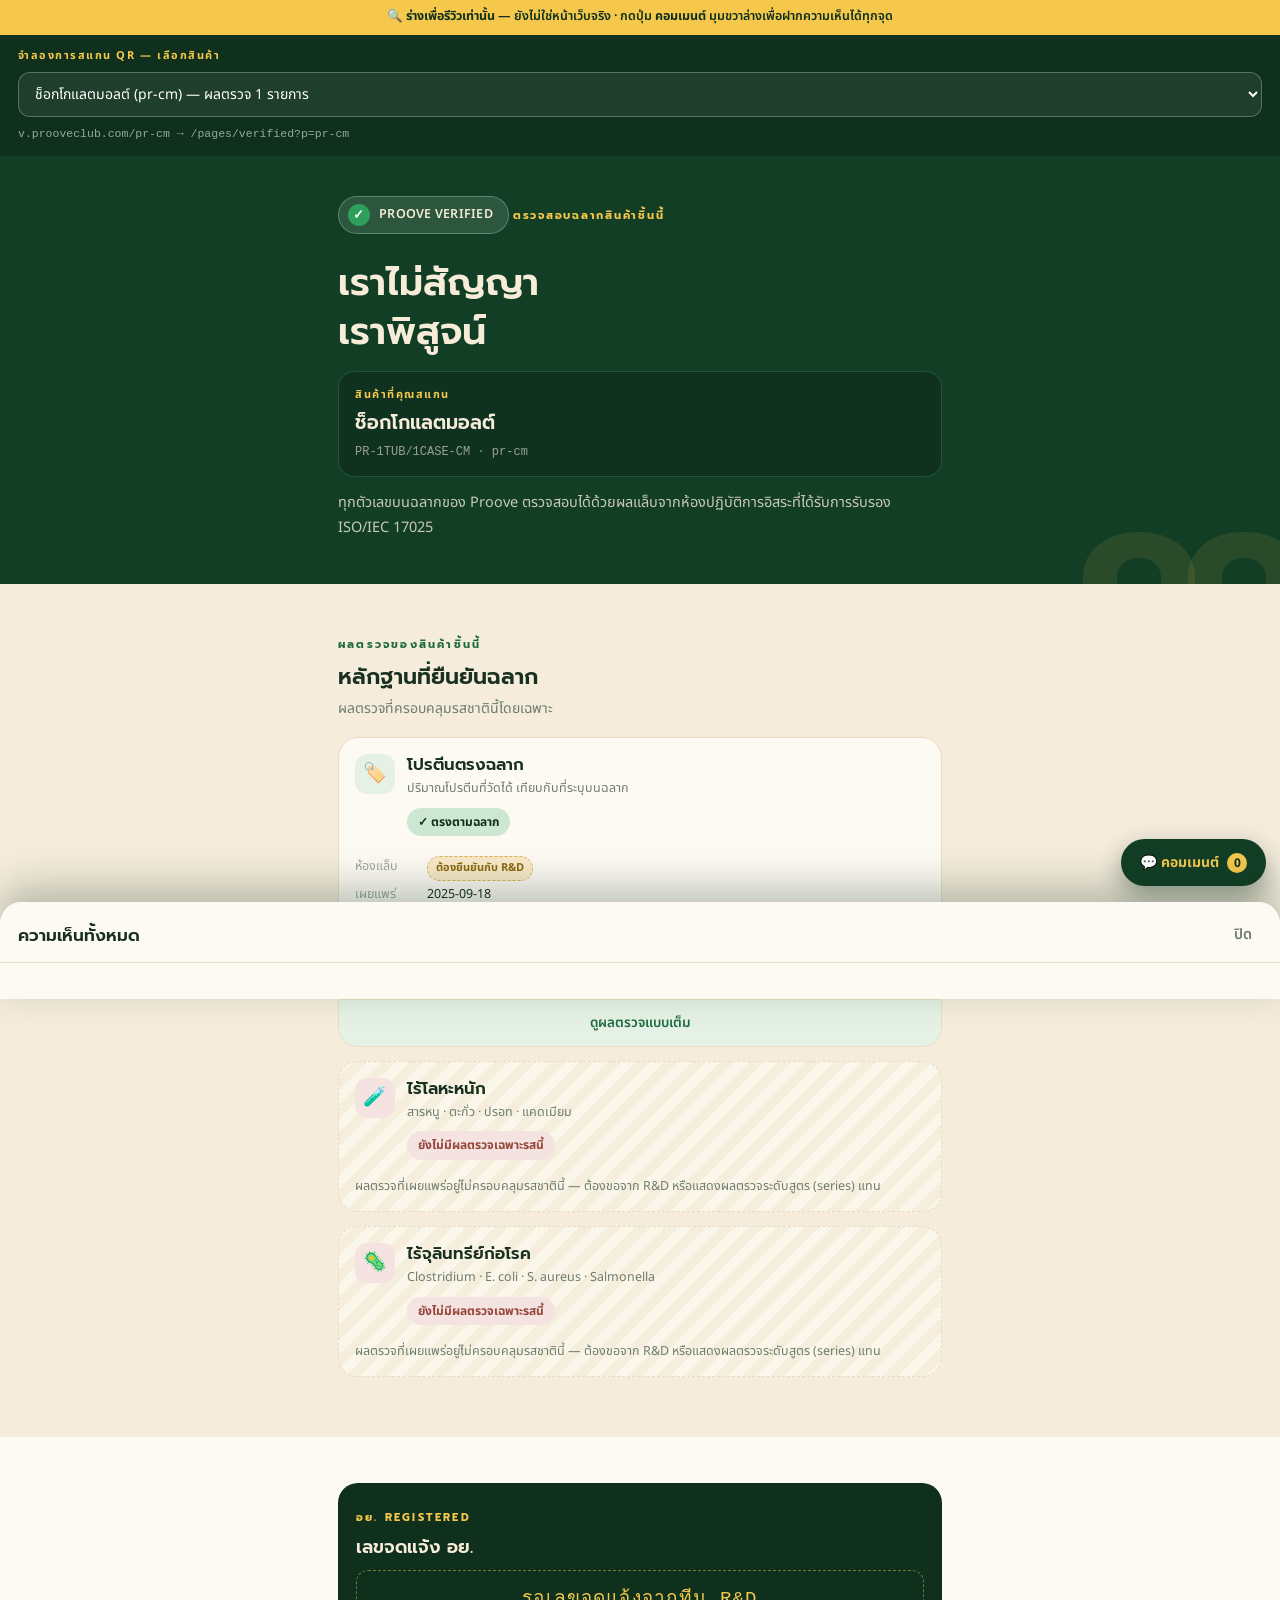
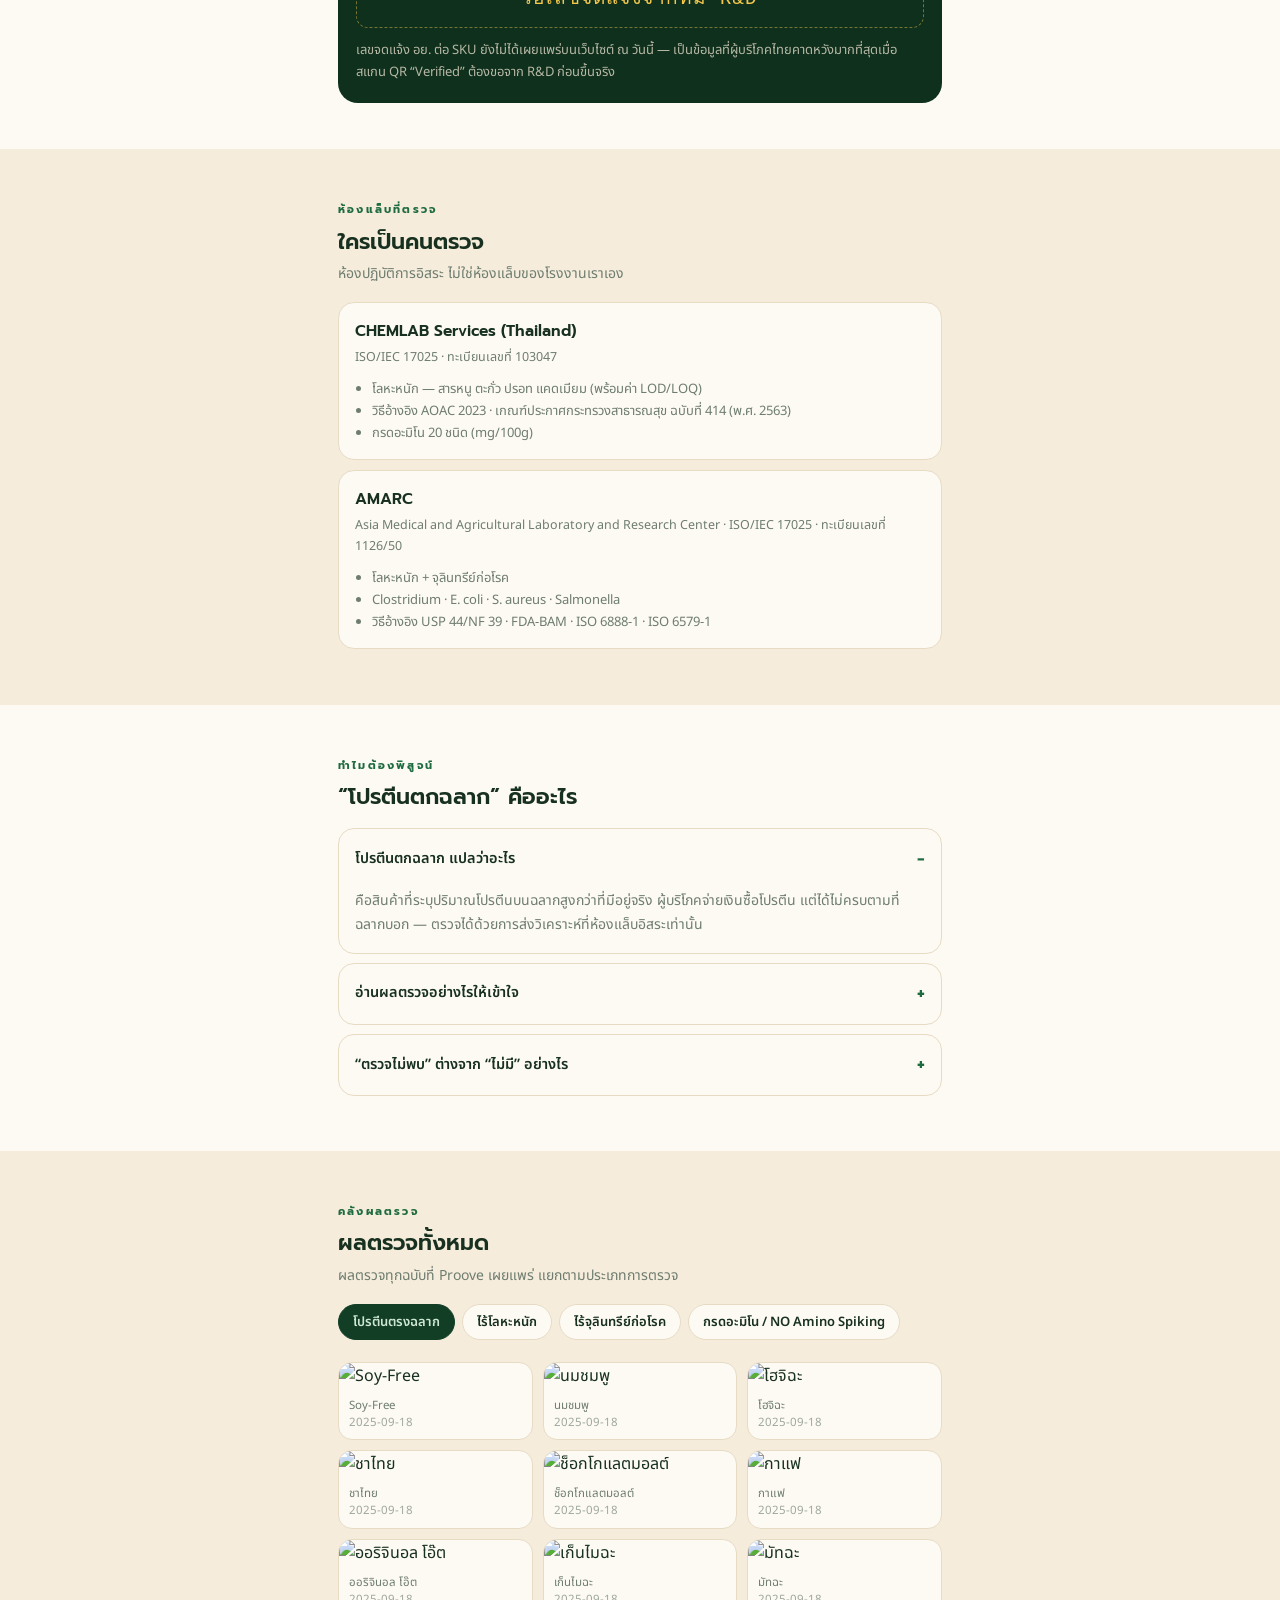
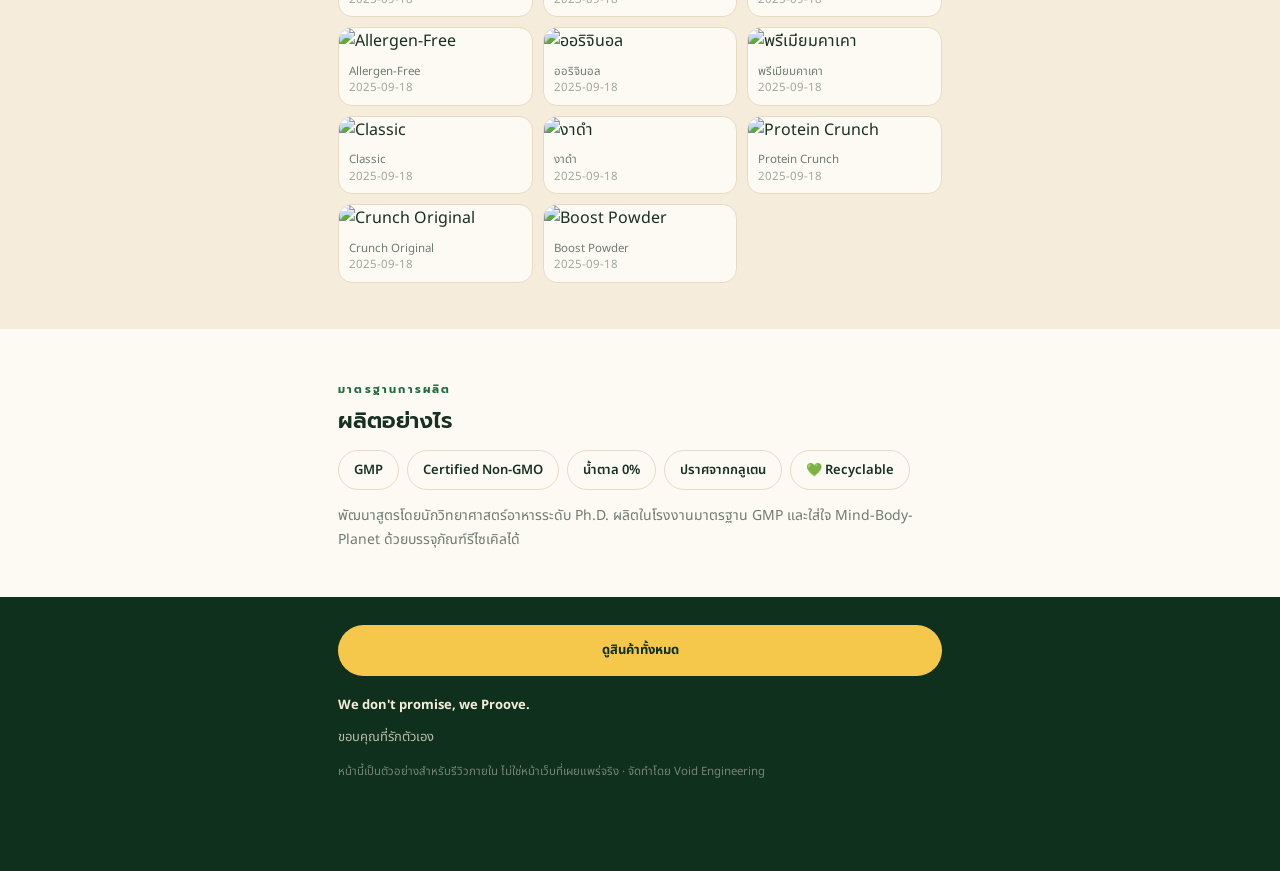
==== index.html @ 9b8b99ee "feat: Proove Verified landing-page staging prototype" ====
<!doctype html>
<html lang="th">
<head>
<meta charset="utf-8">
<meta name="viewport" content="width=device-width, initial-scale=1">
<meta name="robots" content="noindex, nofollow">
<title>Proove Verified — ตัวอย่างหน้าเว็บ (ร่างเพื่อรีวิว)</title>
<link rel="preconnect" href="https://fonts.googleapis.com">
<link rel="preconnect" href="https://fonts.gstatic.com" crossorigin>
<link href="https://fonts.googleapis.com/css2?family=Prompt:wght@500;600;700&family=Noto+Sans+Thai:wght@400;500;600;700&display=swap" rel="stylesheet">
<style>
:root{
  --cream:#F5ECDC; --cream-2:#F0E4CF; --paper:#FDFAF3;
  --green-950:#0E301D; --green-900:#123E26; --green-700:#1E6B40; --green-500:#2E9E5B;
  --mint:#CDE7D2; --mint-soft:#E4F1E4;
  --matcha:#7FA65A; --butter:#F5C84C; --butter-soft:#F9E9C9;
  --coral:#E07A6E; --lilac:#B9AEE0;
  --ink:#17301F; --ink-soft:#6E7D6F; --line:#E7DBC4;
  --radius:20px; --radius-lg:32px;
  --f-display:"Prompt","Noto Sans Thai",sans-serif;
  --f-body:"Noto Sans Thai","Prompt",sans-serif;
}
*{margin:0;padding:0;box-sizing:border-box}
html{scroll-behavior:smooth;-webkit-text-size-adjust:100%}
body{background:var(--cream);color:var(--ink);font-family:var(--f-body);font-size:15.5px;line-height:1.7;-webkit-font-smoothing:antialiased}
img{max-width:100%;display:block}
a{color:inherit}
button{font-family:inherit;cursor:pointer;border:none;background:none;color:inherit;font-size:inherit}
h1,h2,h3{font-family:var(--f-display);line-height:1.3;font-weight:600}
.wrap{max-width:640px;margin:0 auto;padding:0 18px}
.kicker{font-family:var(--f-display);font-size:11px;font-weight:700;letter-spacing:.2em;text-transform:uppercase;color:var(--green-700)}

/* ---------- reviewer bar ---------- */
.draftbar{background:var(--butter);color:var(--green-950);font-size:12.5px;font-weight:600;text-align:center;padding:8px 14px;line-height:1.5}
.draftbar b{font-weight:700}

/* ---------- QR simulator ---------- */
.simbar{background:var(--green-950);color:#DCEDDD;padding:12px 18px}
.simbar .lbl{font-size:11px;letter-spacing:.14em;text-transform:uppercase;color:var(--butter);font-weight:700;display:block;margin-bottom:7px}
.simbar select{width:100%;font-family:inherit;font-size:14px;padding:10px 12px;border-radius:12px;border:1px solid rgba(220,237,221,.3);background:rgba(255,255,255,.07);color:#fff}
.simbar select option{color:#17301F}
.simbar .url{font-size:11.5px;color:rgba(220,237,221,.65);margin-top:7px;word-break:break-all;font-family:ui-monospace,monospace}

/* ---------- hero ---------- */
.hero{background:var(--green-900);color:#F6ECD8;position:relative;overflow:hidden}
.hero .mark{position:absolute;right:-14px;bottom:-72px;font-family:var(--f-display);font-weight:700;font-size:190px;line-height:1;letter-spacing:-.06em;color:rgba(245,200,76,.10);pointer-events:none;user-select:none}
.hero .inner{position:relative;z-index:1;padding:26px 18px 30px;max-width:640px;margin:0 auto}
.hero .kicker{color:var(--butter);letter-spacing:.16em}
.seal{display:inline-flex;align-items:center;gap:9px;background:rgba(205,231,210,.14);border:1px solid rgba(205,231,210,.32);border-radius:999px;padding:7px 15px 7px 9px;margin-bottom:14px}
.seal .tick{width:22px;height:22px;border-radius:999px;background:var(--green-500);color:#fff;display:grid;place-items:center;font-size:13px;font-weight:700}
.seal span{font-size:12.5px;font-weight:600;letter-spacing:.02em}
.hero h1{font-size:clamp(27px,7.6vw,38px);margin:10px 0 0;color:#F6ECD8}
.hero .prod{margin-top:14px;padding:14px 16px;background:rgba(0,0,0,.18);border-radius:16px;border:1px solid rgba(205,231,210,.16)}
.hero .prod .cap{font-size:11px;letter-spacing:.14em;text-transform:uppercase;color:var(--butter);font-weight:700}
.hero .prod .nm{font-family:var(--f-display);font-size:19px;font-weight:600;margin-top:3px}
.hero .prod .sku{font-size:12px;color:rgba(246,236,216,.6);font-family:ui-monospace,monospace;margin-top:2px}
.hero .lead{font-size:14.5px;color:rgba(246,236,216,.8);margin-top:14px}

/* ---------- sections ---------- */
section{padding:34px 0}
section.tint{background:var(--paper)}
.sec-head{margin-bottom:16px}
.sec-head h2{font-size:22px;margin-top:5px}
.sec-head p{font-size:14px;color:var(--ink-soft);margin-top:6px}

/* ---------- evidence cards ---------- */
.ev{background:var(--paper);border:1px solid var(--line);border-radius:var(--radius);overflow:hidden;margin-bottom:14px}
.ev.miss{background:repeating-linear-gradient(135deg,#FBF6EA,#FBF6EA 10px,#F6EEDC 10px,#F6EEDC 20px);border-style:dashed}
.ev-top{display:flex;align-items:flex-start;gap:12px;padding:16px}
.ev-ico{flex:0 0 40px;height:40px;border-radius:12px;background:var(--mint-soft);display:grid;place-items:center;font-size:19px}
.ev-ttl{font-family:var(--f-display);font-size:16.5px;font-weight:600;line-height:1.35}
.ev-sub{font-size:12.5px;color:var(--ink-soft);margin-top:2px}
.res{display:inline-flex;align-items:center;gap:6px;border-radius:999px;padding:4px 11px;font-size:12px;font-weight:700;margin-top:8px}
.res.ok{background:var(--mint);color:var(--green-950)}
.res.tbc{background:var(--butter-soft);color:#8A6A10;border:1px dashed #D8B45C}
.res.none{background:#F4E3E0;color:#96453A}
.ev-meta{padding:0 16px 14px;font-size:12.5px;color:var(--ink-soft)}
.ev-meta dl{display:grid;grid-template-columns:auto 1fr;gap:3px 12px;margin-top:4px}
.ev-meta dt{color:#9AA79B}
.ev-meta dd{color:var(--ink)}
.ev-img{border-top:1px solid var(--line);background:#fff}
.ev-img img{width:100%}
.ev-open{display:block;width:100%;text-align:center;padding:13px;font-size:13.5px;font-weight:600;color:var(--green-700);border-top:1px solid var(--line);background:var(--mint-soft)}

/* ---------- อย. slot ---------- */
.fda{background:var(--green-950);color:#F6ECD8;border-radius:var(--radius);padding:20px 18px}
.fda h3{font-size:18px;color:#F6ECD8}
.fda .num{font-family:ui-monospace,monospace;font-size:19px;letter-spacing:.06em;color:var(--butter);margin-top:10px;padding:12px;border:1px dashed rgba(245,200,76,.45);border-radius:12px;text-align:center}
.fda p{font-size:13px;color:rgba(246,236,216,.72);margin-top:11px}

/* ---------- badges ---------- */
.badges{display:flex;flex-wrap:wrap;gap:8px}
.badge{background:var(--paper);border:1px solid var(--line);border-radius:999px;padding:8px 15px;font-size:13px;font-weight:600}

/* ---------- explainer ---------- */
.acc{border:1px solid var(--line);border-radius:16px;background:var(--paper);margin-bottom:9px;overflow:hidden}
.acc summary{padding:14px 16px;font-weight:600;font-size:14.5px;cursor:pointer;list-style:none;display:flex;justify-content:space-between;gap:10px;align-items:center}
.acc summary::-webkit-details-marker{display:none}
.acc summary::after{content:"+";font-family:var(--f-display);font-size:19px;color:var(--green-700)}
.acc[open] summary::after{content:"−"}
.acc .body{padding:0 16px 16px;font-size:14px;color:var(--ink-soft)}

/* ---------- labs ---------- */
.lab{background:var(--paper);border:1px solid var(--line);border-radius:16px;padding:15px 16px;margin-bottom:10px}
.lab .nm{font-family:var(--f-display);font-weight:600;font-size:15.5px}
.lab .acc2{font-size:12.5px;color:var(--ink-soft);margin-top:3px}
.lab ul{margin:9px 0 0 17px;font-size:13px;color:var(--ink-soft)}

/* ---------- all results ---------- */
.chips{display:flex;gap:7px;overflow-x:auto;padding-bottom:8px;margin-bottom:14px;-webkit-overflow-scrolling:touch}
.chip{flex:0 0 auto;border:1px solid var(--line);background:var(--paper);border-radius:999px;padding:7px 14px;font-size:13px;font-weight:600;white-space:nowrap}
.chip.on{background:var(--green-900);color:var(--mint);border-color:var(--green-900)}
.gal{display:grid;grid-template-columns:repeat(2,1fr);gap:10px}
.gal figure{background:var(--paper);border:1px solid var(--line);border-radius:14px;overflow:hidden}
.gal figcaption{font-size:11.5px;padding:8px 10px;color:var(--ink-soft);line-height:1.45}

/* ---------- footer ---------- */
footer{background:var(--green-950);color:rgba(246,236,216,.75);padding:28px 0 90px;font-size:13px}
footer .cta{display:block;background:var(--butter);color:var(--green-950);text-align:center;font-weight:700;padding:14px;border-radius:999px;text-decoration:none;margin-bottom:18px}
footer a.txt{color:var(--butter)}

/* ---------- lightbox ---------- */
.lb{position:fixed;inset:0;background:rgba(14,48,29,.94);z-index:200;display:none;overflow:auto;padding:52px 12px 24px}
.lb.on{display:block}
.lb img{margin:0 auto;max-width:760px;border-radius:12px}
.lb .x{position:fixed;top:10px;right:12px;width:40px;height:40px;border-radius:999px;background:rgba(255,255,255,.14);color:#fff;font-size:20px}
.lb .cap{color:rgba(246,236,216,.8);text-align:center;font-size:13px;max-width:760px;margin:12px auto 0}

/* ---------- comment layer ---------- */
.cbtn{position:fixed;right:14px;bottom:14px;z-index:150;background:var(--green-900);color:var(--butter);border-radius:999px;padding:13px 19px;font-weight:700;font-size:14px;box-shadow:0 10px 26px rgba(14,48,29,.4);display:flex;align-items:center;gap:8px}
.cbtn .n{background:var(--butter);color:var(--green-950);border-radius:999px;min-width:20px;height:20px;font-size:12px;display:grid;place-items:center;padding:0 5px}
body.cmode .anchor{outline:2px dashed rgba(224,122,110,.75);outline-offset:6px;border-radius:10px;position:relative;cursor:pointer}
body.cmode .anchor::after{content:"＋ คอมเมนต์";position:absolute;top:-11px;left:8px;background:var(--coral);color:#fff;font-size:10.5px;font-weight:700;padding:2px 8px;border-radius:999px;font-family:var(--f-body)}
.anchor.has{outline-color:var(--green-500)}
.panel{position:fixed;inset:auto 0 0 0;z-index:180;background:var(--paper);border-radius:22px 22px 0 0;box-shadow:0 -14px 40px rgba(14,48,29,.28);max-height:82vh;overflow:auto;transform:translateY(102%);transition:transform .28s cubic-bezier(.2,.7,.2,1)}
.panel.on{transform:none}
.panel .ph{position:sticky;top:0;background:var(--paper);padding:16px 18px 10px;border-bottom:1px solid var(--line);display:flex;justify-content:space-between;align-items:center;gap:10px}
.panel .ph h3{font-size:17px}
.panel .pb{padding:14px 18px 22px}
.note{border:1px solid var(--line);border-radius:14px;padding:12px;margin-bottom:10px;background:#fff}
.note .where{font-size:11.5px;font-weight:700;color:var(--green-700);text-transform:uppercase;letter-spacing:.08em}
.note .txt{font-size:14px;margin-top:4px;white-space:pre-wrap}
.note .del{font-size:12px;color:var(--coral);margin-top:6px;font-weight:600}
.panel textarea{width:100%;font-family:inherit;font-size:15px;padding:12px;border:1px solid var(--line);border-radius:14px;min-height:104px;background:#fff;color:var(--ink)}
.pbtn{display:block;width:100%;text-align:center;padding:13px;border-radius:999px;font-weight:700;font-size:14.5px;margin-top:9px}
.pbtn.pri{background:var(--green-700);color:#fff}
.pbtn.sec{background:var(--mint-soft);color:var(--green-900)}
.pbtn.ghost{background:none;color:var(--ink-soft);font-weight:600}
.empty{text-align:center;color:var(--ink-soft);font-size:14px;padding:22px 0}

@media(min-width:700px){
  body{font-size:16px}
  .gal{grid-template-columns:repeat(3,1fr)}
  .hero .inner{padding:40px 18px 44px}
  section{padding:46px 0}
}
</style>
</head>
<body>

<div class="draftbar">
  🔍 <b>ร่างเพื่อรีวิวเท่านั้น</b> — ยังไม่ใช่หน้าเว็บจริง · กดปุ่ม <b>คอมเมนต์</b> มุมขวาล่างเพื่อฝากความเห็นได้ทุกจุด
</div>

<div class="simbar">
  <label class="lbl" for="sim">จำลองการสแกน QR — เลือกสินค้า</label>
  <select id="sim"></select>
  <div class="url" id="simurl"></div>
</div>

<header class="hero">
  <span class="mark" aria-hidden="true">oo</span>
  <div class="inner">
    <div class="seal"><span class="tick">✓</span><span>PROOVE VERIFIED</span></div>
    <span class="kicker">ตรวจสอบฉลากสินค้าชิ้นนี้</span>
    <h1 id="heroTitle">เราไม่สัญญา<br>เราพิสูจน์</h1>
    <div class="prod" id="prodBox">
      <div class="cap">สินค้าที่คุณสแกน</div>
      <div class="nm" id="prodName">—</div>
      <div class="sku" id="prodSku">—</div>
    </div>
    <p class="lead">ทุกตัวเลขบนฉลากของ Proove ตรวจสอบได้ด้วยผลแล็บจากห้องปฏิบัติการอิสระที่ได้รับการรับรอง ISO/IEC 17025</p>
  </div>
</header>

<section>
  <div class="wrap">
    <div class="sec-head anchor" data-a="evidence-head">
      <span class="kicker">ผลตรวจของสินค้าชิ้นนี้</span>
      <h2>หลักฐานที่ยืนยันฉลาก</h2>
      <p>ผลตรวจที่ครอบคลุมรสชาตินี้โดยเฉพาะ</p>
    </div>
    <div id="evidence"></div>
  </div>
</section>

<section class="tint">
  <div class="wrap">
    <div class="anchor" data-a="fda">
      <div class="fda">
        <span class="kicker" style="color:var(--butter)">อย. REGISTERED</span>
        <h3 style="margin-top:6px">เลขจดแจ้ง อย.</h3>
        <div class="num" id="fdaNum">รอเลขจดแจ้งจากทีม R&amp;D</div>
        <p>เลขจดแจ้ง อย. ต่อ SKU ยังไม่ได้เผยแพร่บนเว็บไซต์ ณ วันนี้ — เป็นข้อมูลที่ผู้บริโภคไทยคาดหวังมากที่สุดเมื่อสแกน QR “Verified” ต้องขอจาก R&amp;D ก่อนขึ้นจริง</p>
      </div>
    </div>
  </div>
</section>

<section>
  <div class="wrap">
    <div class="sec-head anchor" data-a="labs">
      <span class="kicker">ห้องแล็บที่ตรวจ</span>
      <h2>ใครเป็นคนตรวจ</h2>
      <p>ห้องปฏิบัติการอิสระ ไม่ใช่ห้องแล็บของโรงงานเราเอง</p>
    </div>
    <div class="lab">
      <div class="nm">CHEMLAB Services (Thailand)</div>
      <div class="acc2">ISO/IEC 17025 · ทะเบียนเลขที่ 103047</div>
      <ul>
        <li>โลหะหนัก — สารหนู ตะกั่ว ปรอท แคดเมียม (พร้อมค่า LOD/LOQ)</li>
        <li>วิธีอ้างอิง AOAC 2023 · เกณฑ์ประกาศกระทรวงสาธารณสุข ฉบับที่ 414 (พ.ศ. 2563)</li>
        <li>กรดอะมิโน 20 ชนิด (mg/100g)</li>
      </ul>
    </div>
    <div class="lab">
      <div class="nm">AMARC</div>
      <div class="acc2">Asia Medical and Agricultural Laboratory and Research Center · ISO/IEC 17025 · ทะเบียนเลขที่ 1126/50</div>
      <ul>
        <li>โลหะหนัก + จุลินทรีย์ก่อโรค</li>
        <li>Clostridium · E. coli · S. aureus · Salmonella</li>
        <li>วิธีอ้างอิง USP 44/NF 39 · FDA-BAM · ISO 6888-1 · ISO 6579-1</li>
      </ul>
    </div>
  </div>
</section>

<section class="tint">
  <div class="wrap">
    <div class="sec-head anchor" data-a="explain">
      <span class="kicker">ทำไมต้องพิสูจน์</span>
      <h2>“โปรตีนตกฉลาก” คืออะไร</h2>
    </div>
    <details class="acc" open>
      <summary>โปรตีนตกฉลาก แปลว่าอะไร</summary>
      <div class="body">คือสินค้าที่ระบุปริมาณโปรตีนบนฉลากสูงกว่าที่มีอยู่จริง ผู้บริโภคจ่ายเงินซื้อโปรตีน แต่ได้ไม่ครบตามที่ฉลากบอก — ตรวจได้ด้วยการส่งวิเคราะห์ที่ห้องแล็บอิสระเท่านั้น</div>
    </details>
    <details class="acc">
      <summary>อ่านผลตรวจอย่างไรให้เข้าใจ</summary>
      <div class="body">ดู 3 อย่าง — (1) ชื่อห้องแล็บและเลขรับรอง ISO/IEC 17025 (2) วันที่ตรวจ และรุ่นการผลิตที่ตรวจ (3) ค่าที่วัดได้เทียบกับเกณฑ์มาตรฐาน ถ้ารายงานไม่มีสามอย่างนี้ ให้ถามต่อ</div>
    </details>
    <details class="acc">
      <summary>“ตรวจไม่พบ” ต่างจาก “ไม่มี” อย่างไร</summary>
      <div class="body">“ตรวจไม่พบ” (Not Detected) หมายถึงต่ำกว่าค่าที่เครื่องมือวัดได้ (LOD) ซึ่งเป็นมาตรฐานที่ห้องแล็บทั่วโลกใช้รายงาน ไม่ใช่การเลี่ยงคำตอบ</div>
    </details>
  </div>
</section>

<section>
  <div class="wrap">
    <div class="sec-head anchor" data-a="all">
      <span class="kicker">คลังผลตรวจ</span>
      <h2>ผลตรวจทั้งหมด</h2>
      <p>ผลตรวจทุกฉบับที่ Proove เผยแพร่ แยกตามประเภทการตรวจ</p>
    </div>
    <div class="chips" id="chips"></div>
    <div class="gal" id="gal"></div>
  </div>
</section>

<section class="tint">
  <div class="wrap">
    <div class="anchor" data-a="badges">
      <span class="kicker">มาตรฐานการผลิต</span>
      <h2 style="font-size:22px;margin:5px 0 14px">ผลิตอย่างไร</h2>
      <div class="badges">
        <span class="badge">GMP</span>
        <span class="badge">Certified Non-GMO</span>
        <span class="badge">น้ำตาล 0%</span>
        <span class="badge">ปราศจากกลูเตน</span>
        <span class="badge">💚 Recyclable</span>
      </div>
      <p style="font-size:14px;color:var(--ink-soft);margin-top:14px">พัฒนาสูตรโดยนักวิทยาศาสตร์อาหารระดับ Ph.D. ผลิตในโรงงานมาตรฐาน GMP และใส่ใจ Mind-Body-Planet ด้วยบรรจุภัณฑ์รีไซเคิลได้</p>
    </div>
  </div>
</section>

<footer>
  <div class="wrap">
    <a class="cta" href="#" onclick="return false">ดูสินค้าทั้งหมด</a>
    <p><b style="color:#F6ECD8">We don't promise, we Proove.</b></p>
    <p style="margin-top:10px">ขอบคุณที่รักตัวเอง</p>
    <p style="margin-top:14px;font-size:11.5px;opacity:.6">หน้านี้เป็นตัวอย่างสำหรับรีวิวภายใน ไม่ใช่หน้าเว็บที่เผยแพร่จริง · จัดทำโดย Void Engineering</p>
  </div>
</footer>

<button class="cbtn" id="cbtn">💬 คอมเมนต์ <span class="n" id="cn">0</span></button>

<div class="panel" id="panel">
  <div class="ph">
    <h3 id="panelTitle">ความเห็นทั้งหมด</h3>
    <button class="pbtn ghost" style="width:auto;margin:0;padding:6px 10px" id="panelClose">ปิด</button>
  </div>
  <div class="pb" id="panelBody"></div>
</div>

<div class="lb" id="lb"><button class="x" id="lbx">✕</button><img id="lbimg" alt=""><div class="cap" id="lbcap"></div></div>

<script>
/* ============================================================
   Proove Verified — landing page prototype
   Data is REAL: every lab image below is a live prooveclub.com
   Shopify CDN asset, pulled from the 5 verification articles.
   Nothing here is invented. Unknowns are shown as "ต้องยืนยัน".
   ============================================================ */

var CDN = "https://cdn.shopify.com/s/files/1/0746/5946/3457/files/";

/* the five source articles */
var SRC = {
  flagship: {t:"Proove ใส่จริง ตรงฉลาก พิสูจน์ได้", d:"2025-09-18", url:"https://prooveclub.com/blogs/news/we-dont-promise-we-proove-เราไม่แค่บอก-แต่เรา-พูดจริง-ใส่จริง-ตรวจสอบได้จริง"},
  heavy:    {t:"Proove โปรตีนพืชที่ปลอดภัย ไร้สารตะกั่ว", d:"2025-11-27", url:"https://prooveclub.com/blogs/news/proove-โปรตีนพืชที่ปลอดภัย-ไร้สารตะกั่ว-ตรวจสอบได้จริง"},
  micro:    {t:"Proove ปลอดภัย พิสูจน์ได้ ไร้เชื้อจุลินทรีย์ก่อโรค", d:"2026-03-17", url:"https://prooveclub.com/blogs/news/proove-ปลอดภัย-พิสูจน์ได้-ไร้เชื้อจุลินทรีย์ก่อโรค-ตรวจสอบได้จริง"},
  creatine: {t:"Proove Creatine+ ครีเอทีนตรงฉลาก", d:"2026-07-17", url:"https://prooveclub.com/blogs/news/proove-creatine-ครีเอทีนตรงฉลาก-ไร้จุลิทนรีย์และโลหะหนัก-มีผลตรวจรองรับ"},
  clear:    {t:"Proove Clear Protein Creatine+ NO Amino Spiking", d:"2026-08-20", url:"https://prooveclub.com/blogs/news/proove-clear-protein-creatineplus"}
};

/* test types */
var TEST = {
  label: {ico:"🏷️", ttl:"โปรตีนตรงฉลาก",        sub:"ปริมาณโปรตีนที่วัดได้ เทียบกับที่ระบุบนฉลาก", res:"ตรงตามฉลาก"},
  heavy: {ico:"🧪", ttl:"ไร้โลหะหนัก",           sub:"สารหนู · ตะกั่ว · ปรอท · แคดเมียม",        res:"ตรวจไม่พบ"},
  micro: {ico:"🦠", ttl:"ไร้จุลินทรีย์ก่อโรค",   sub:"Clostridium · E. coli · S. aureus · Salmonella", res:"ตรวจไม่พบ"},
  amino: {ico:"🔬", ttl:"กรดอะมิโนครบ ไม่มี Amino Spiking", sub:"โปรไฟล์กรดอะมิโน 20 ชนิด", res:"ครบตามโปรไฟล์"}
};

/* products keyed on the printed QR code (see qr-redirect-registry.md) */
var P = [
 {c:"pr-oo",  n:"ออริจินอล โอ๊ต",              sku:"PR-1TUB/1CASE-OO",  ev:{label:"original_oat.png?v=1773744846", heavy:"original-oat.png?v=1764236890"}},
 {c:"pr-on",  n:"ออริจินอล (Nut-free)",         sku:"PR-1TUB/1CASE-ON",  ev:{label:"allergen.png?v=1773744847", heavy:"original-allergen.png?v=1764236874", micro:"allergen.png?v=1773744847"}},
 {c:"pr-mc",  n:"มัทฉะพรีเมียม",                sku:"PR-1TUB/1CASE-MC",  ev:{label:"matcha_3b81e17c-77a2-4413-92d3-df56eaa9f2c9.png?v=1773744846", micro:"matcha_3b976900-d452-4838-80a8-640d9aad143e.png?v=1773745403"}},
 {c:"pr-cm",  n:"ช็อกโกแลตมอลต์",               sku:"PR-1TUB/1CASE-CM",  ev:{label:"choc_malt.png?v=1773744847"}},
 {c:"pr-cc",  n:"พรีเมียมคาเคา",                sku:"PR-1TUB-CC",        ev:{label:"cacao_429a9711-6f4b-4152-b6b8-d3484e6bc0c7.png?v=1773744846"}},
 {c:"pr-c",   n:"ดาร์กช็อกโกแลต",               sku:"PR-1TUB-C",         ev:{micro:"dark_choc.png?v=1773745403"}},
 {c:"pr-mb",  n:"มิกซ์เบอร์รี่",                sku:"PR-1TUB/1CASE-MB",  ev:{micro:"mixed_berry_2af1e2eb-ce90-4811-80f2-3d3c9c266acc.png?v=1773745403"}},
 {c:"pr-hj",  n:"โฮจิฉะ",                       sku:"PR-1TUB/1CASE-HJ",  ev:{label:"hojicha_681d59c5-c538-4f77-8ab2-8db5ebac6455.png?v=1773744847"}},
 {c:"pr-gm",  n:"เก็นไมฉะ",                     sku:"PR-1TUB/1CASE-GM",  ev:{label:"genmaicha_f93d647d-87b7-4d6c-a17b-cf3a6c8990c0.png?v=1773744847"}},
 {c:"pr-tt",  n:"ชาไทย",                        sku:"PR-1CASE-TT",       ev:{label:"thai_tea.png?v=1773744847"}},
 {c:"pr-cof", n:"กาแฟ",                         sku:"PR-1CASE-COF",      ev:{label:"coffee_0ef00254-a670-4a50-b96a-3b577869726c.png?v=1773744847"}},
 {c:"pr-ncp", n:"นมชมพู",                       sku:"PR-1TUB/1CASE-NCP", ev:{label:"nom_chompooh.png?v=1773744847"}},
 {c:"pr-bss", n:"งาดำ",                         sku:"PR-1TUB/1CASE-BSS", ev:{label:"sesame.png?v=1773744847"}},
 {c:"pr-e",   n:"ชาเอิร์ลเกรย์",                sku:"PR-1TUB/1CASE-E",   ev:{}},
 {c:"pr-p",   n:"วานิลลาอัญชัน",                sku:"PR-1TUB/1CASE-P",   ev:{}},
 {c:"clr-tf", n:"Clear Creatine+ ทรอปิคอล ยูซุ", sku:"PR-CREATINE-PT-TF-W1", ev:{heavy:"heavy-yuzu.png?v=1787199980", amino:"amino-yuzu.png?v=1787199981"}},
 {c:"clr-k",  n:"Clear Creatine+ คอมบูฉะ",       sku:"PR-CREATINE-PT-K-W1",  ev:{heavy:"heavy-kombucha.png?v=1787199980", amino:"amino-kombucha_b8bb8ad6-e56f-40ab-8eaa-51efdb68aa90.png?v=1787209333"}},
 {c:"clr-kg", n:"Clear Creatine+ องุ่นเคียวโฮ",  sku:"PR-CREATINE-PT-KG-W1", ev:{heavy:"heavy-kyoho.png?v=1787199980", amino:"amino-kyoho.png?v=1787199981"}}
];

/* which source article each test image came from, per product family */
function srcFor(code, test){
  if(code.indexOf("clr-")===0) return test==="micro" ? SRC.creatine : SRC.clear;
  if(test==="label") return SRC.flagship;
  if(test==="heavy") return SRC.heavy;
  if(test==="micro") return SRC.micro;
  return SRC.flagship;
}

/* the full gallery, grouped by test */
var GAL = {
  label: {ttl:"โปรตีนตรงฉลาก", src:SRC.flagship, items:[
    ["soy_free.png?v=1773744847","Soy-Free"],["nom_chompooh.png?v=1773744847","นมชมพู"],
    ["hojicha_681d59c5-c538-4f77-8ab2-8db5ebac6455.png?v=1773744847","โฮจิฉะ"],
    ["thai_tea.png?v=1773744847","ชาไทย"],["choc_malt.png?v=1773744847","ช็อกโกแลตมอลต์"],
    ["coffee_0ef00254-a670-4a50-b96a-3b577869726c.png?v=1773744847","กาแฟ"],
    ["original_oat.png?v=1773744846","ออริจินอล โอ๊ต"],
    ["genmaicha_f93d647d-87b7-4d6c-a17b-cf3a6c8990c0.png?v=1773744847","เก็นไมฉะ"],
    ["matcha_3b81e17c-77a2-4413-92d3-df56eaa9f2c9.png?v=1773744846","มัทฉะ"],
    ["allergen.png?v=1773744847","Allergen-Free"],
    ["original_b9b79fe7-96ba-465d-8c73-831c101bf50d.png?v=1773744847","ออริจินอล"],
    ["cacao_429a9711-6f4b-4152-b6b8-d3484e6bc0c7.png?v=1773744846","พรีเมียมคาเคา"],
    ["classic.png?v=1773744847","Classic"],["sesame.png?v=1773744847","งาดำ"],
    ["protein_crunch.png?v=1773744847","Protein Crunch"],
    ["crunch_original.png?v=1773744846","Crunch Original"],
    ["boost_powder.png?v=1773744846","Boost Powder"]
  ]},
  heavy: {ttl:"ไร้โลหะหนัก", src:SRC.heavy, items:[
    ["heavy-metal-not-found_cover.png?v=1764236843","ภาพรวมผลตรวจ"],
    ["original-allergen.png?v=1764236874","ออริจินอล Allergen-Free"],
    ["original-oat.png?v=1764236890","ออริจินอล โอ๊ต"],
    ["heavy-yuzu.png?v=1787199980","Clear Creatine+ ยูซุ"],
    ["heavy-kombucha.png?v=1787199980","Clear Creatine+ คอมบูฉะ"],
    ["heavy-kyoho.png?v=1787199980","Clear Creatine+ เคียวโฮ"]
  ]},
  micro: {ttl:"ไร้จุลินทรีย์ก่อโรค", src:SRC.micro, items:[
    ["01-27.png?v=1773745365","ภาพรวมผลตรวจ"],["soy_free.png?v=1773744847","Soy-Free"],
    ["matcha_3b976900-d452-4838-80a8-640d9aad143e.png?v=1773745403","มัทฉะ"],
    ["allergen.png?v=1773744847","Allergen-Free"],
    ["mixed_berry_2af1e2eb-ce90-4811-80f2-3d3c9c266acc.png?v=1773745403","มิกซ์เบอร์รี่"],
    ["classic.png?v=1773744847","Classic"],["dark_choc.png?v=1773745403","ดาร์กช็อกโกแลต"]
  ]},
  amino: {ttl:"กรดอะมิโน / NO Amino Spiking", src:SRC.clear, items:[
    ["amino-yuzu.png?v=1787199981","ยูซุ"],
    ["amino-kombucha_b8bb8ad6-e56f-40ab-8eaa-51efdb68aa90.png?v=1787209333","คอมบูฉะ"],
    ["amino-kyoho.png?v=1787199981","เคียวโฮ"]
  ]}
};

/* ---------- render ---------- */
var $ = function(id){ return document.getElementById(id); };

function currentCode(){
  var q = new URLSearchParams(location.search).get("p");
  if(q && P.filter(function(x){return x.c===q;}).length) return q;
  return "pr-cm";
}

function render(code){
  var p = P.filter(function(x){return x.c===code;})[0];
  $("prodName").textContent = p.n;
  $("prodSku").textContent  = p.sku + "  ·  " + p.c;
  $("simurl").textContent   = "v.prooveclub.com/" + p.c + "  →  /pages/verified?p=" + p.c;
  $("sim").value = code;
  history.replaceState(null,"","?p="+code);

  var order = ["label","heavy","micro","amino"];
  var out = "";
  var have = 0;
  order.forEach(function(t){
    var img = p.ev[t];
    if(t==="amino" && code.indexOf("clr-")!==0 && !img) return;   /* amino only applies to Clear */
    var T = TEST[t];
    if(img){
      have++;
      var s = srcFor(code,t);
      out += '<div class="ev anchor" data-a="ev-'+t+'">'
        + '<div class="ev-top"><div class="ev-ico">'+T.ico+'</div><div>'
        + '<div class="ev-ttl">'+T.ttl+'</div><div class="ev-sub">'+T.sub+'</div>'
        + '<span class="res ok">✓ '+T.res+'</span></div></div>'
        + '<div class="ev-meta"><dl>'
        + '<dt>ห้องแล็บ</dt><dd><span class="res tbc" style="margin:0;padding:2px 8px;font-size:11px">ต้องยืนยันกับ R&amp;D</span></dd>'
        + '<dt>เผยแพร่</dt><dd>'+s.d+'</dd>'
        + '<dt>ที่มา</dt><dd><a href="'+s.url+'" target="_blank" rel="noopener">'+s.t+'</a></dd>'
        + '<dt>ไฟล์ต้นฉบับ</dt><dd><span class="res tbc" style="margin:0;padding:2px 8px;font-size:11px">ยังไม่มี PDF</span></dd>'
        + '</dl></div>'
        + '<div class="ev-img"><img loading="lazy" src="'+CDN+img+'" alt="'+T.ttl+' '+p.n+'"></div>'
        + '<button class="ev-open" data-img="'+CDN+img+'" data-cap="'+T.ttl+' — '+p.n+'">ดูผลตรวจแบบเต็ม</button>'
        + '</div>';
    } else {
      out += '<div class="ev miss anchor" data-a="ev-'+t+'"><div class="ev-top">'
        + '<div class="ev-ico" style="background:#F4E3E0">'+T.ico+'</div><div>'
        + '<div class="ev-ttl">'+T.ttl+'</div><div class="ev-sub">'+T.sub+'</div>'
        + '<span class="res none">ยังไม่มีผลตรวจเฉพาะรสนี้</span></div></div>'
        + '<div class="ev-meta">ผลตรวจที่เผยแพร่อยู่ไม่ครอบคลุมรสชาตินี้ — ต้องขอจาก R&amp;D หรือแสดงผลตรวจระดับสูตร (series) แทน</div></div>';
    }
  });
  if(have===0){
    out = '<div class="ev miss anchor" data-a="ev-none"><div class="ev-top">'
      + '<div class="ev-ico" style="background:#F4E3E0">⚠️</div><div>'
      + '<div class="ev-ttl">ยังไม่มีผลตรวจสำหรับรสนี้เลย</div>'
      + '<div class="ev-sub">QR บนแพ็กเกจรสนี้จะพาผู้บริโภคมาเจอหน้าว่าง</div>'
      + '<span class="res none">ต้องตัดสินใจก่อนพิมพ์สติกเกอร์</span></div></div>'
      + '<div class="ev-meta">ทางเลือก — (1) ขอผลตรวจรสนี้จาก R&amp;D (2) แสดงผลตรวจระดับสูตรแทนรสชาติ (3) ยังไม่ติด QR บนรสนี้ในรอบพิมพ์แรก</div></div>' + out;
  }
  $("evidence").innerHTML = out;
  bindAnchors();
  paintNotes();
}

/* gallery */
var galKey = "label";
function paintGal(){
  var g = GAL[galKey];
  $("chips").innerHTML = Object.keys(GAL).map(function(k){
    return '<button class="chip'+(k===galKey?' on':'')+'" data-k="'+k+'">'+GAL[k].ttl+'</button>';
  }).join("");
  $("gal").innerHTML = g.items.map(function(it){
    return '<figure><img loading="lazy" src="'+CDN+it[0]+'" alt="'+it[1]+'">'
      + '<figcaption>'+it[1]+'<br><span style="opacity:.65">'+g.src.d+'</span></figcaption></figure>';
  }).join("");
  Array.prototype.forEach.call($("chips").children, function(b){
    b.onclick = function(){ galKey = b.dataset.k; paintGal(); };
  });
  Array.prototype.forEach.call($("gal").querySelectorAll("img"), function(im){
    im.onclick = function(){ openLB(im.src, im.alt); };
  });
}

/* lightbox */
function openLB(src,cap){ $("lbimg").src=src; $("lbcap").textContent=cap||""; $("lb").classList.add("on"); }
$("lbx").onclick = function(){ $("lb").classList.remove("on"); };
$("lb").onclick = function(e){ if(e.target===$("lb")) $("lb").classList.remove("on"); };
document.addEventListener("click", function(e){
  var b = e.target.closest && e.target.closest(".ev-open");
  if(b) openLB(b.dataset.img, b.dataset.cap);
});

/* ---------- comment layer ---------- */
var KEY = "proove-verified-notes-v1";
var notes = [];
try{ notes = JSON.parse(localStorage.getItem(KEY) || "[]"); }catch(e){ notes = []; }
function save(){ try{ localStorage.setItem(KEY, JSON.stringify(notes)); }catch(e){} paintNotes(); }

var LABELS = {
  "evidence-head":"หัวข้อ: หลักฐานที่ยืนยันฉลาก","ev-label":"การ์ด: โปรตีนตรงฉลาก",
  "ev-heavy":"การ์ด: ไร้โลหะหนัก","ev-micro":"การ์ด: ไร้จุลินทรีย์","ev-amino":"การ์ด: กรดอะมิโน",
  "ev-none":"การ์ด: ไม่มีผลตรวจ","fda":"ส่วน: เลขจดแจ้ง อย.","labs":"ส่วน: ห้องแล็บที่ตรวจ",
  "explain":"ส่วน: โปรตีนตกฉลากคืออะไร","all":"ส่วน: คลังผลตรวจ","badges":"ส่วน: มาตรฐานการผลิต",
  "general":"ความเห็นรวม"
};
function labelOf(a){ return LABELS[a] || a; }

var cmode = false;
$("cbtn").onclick = function(){
  if(!cmode){ cmode = true; document.body.classList.add("cmode"); openPanel("list"); }
  else { openPanel("list"); }
};
$("panelClose").onclick = function(){ $("panel").classList.remove("on"); };

function bindAnchors(){
  Array.prototype.forEach.call(document.querySelectorAll(".anchor"), function(el){
    el.onclick = function(e){
      if(!cmode) return;
      e.preventDefault(); e.stopPropagation();
      openPanel("add", el.dataset.a);
    };
  });
}

function openPanel(mode, anchor){
  var b = $("panelBody");
  if(mode === "add"){
    $("panelTitle").textContent = labelOf(anchor);
    b.innerHTML = '<textarea id="ta" placeholder="เขียนความเห็นตรงนี้ เช่น อยากให้ย้ายส่วนนี้ขึ้นบน / คำนี้ควรใช้คำว่า…"></textarea>'
      + '<button class="pbtn pri" id="addb">บันทึกความเห็น</button>'
      + '<button class="pbtn ghost" id="backb">ดูความเห็นทั้งหมด</button>';
    $("ta").focus();
    $("addb").onclick = function(){
      var v = $("ta").value.trim();
      if(v){ notes.push({a:anchor, t:v, at:new Date().toISOString(), p:currentCode()}); save(); }
      openPanel("list");
    };
    $("backb").onclick = function(){ openPanel("list"); };
  } else {
    $("panelTitle").textContent = "ความเห็นทั้งหมด (" + notes.length + ")";
    var list = notes.length
      ? notes.map(function(n,i){
          return '<div class="note"><div class="where">'+labelOf(n.a)+' · '+n.p+'</div>'
            + '<div class="txt">'+n.t.replace(/</g,"&lt;")+'</div>'
            + '<button class="del" data-i="'+i+'">ลบ</button></div>';
        }).join("")
      : '<div class="empty">ยังไม่มีความเห็น<br>แตะที่ส่วนไหนก็ได้บนหน้าเว็บเพื่อเพิ่มความเห็น</div>';
    b.innerHTML = list
      + '<button class="pbtn sec" id="genb">＋ เพิ่มความเห็นรวม</button>'
      + '<button class="pbtn pri" id="copyb">คัดลอกความเห็นทั้งหมด</button>'
      + '<button class="pbtn ghost" id="offb">ออกจากโหมดคอมเมนต์</button>';
    Array.prototype.forEach.call(b.querySelectorAll(".del"), function(d){
      d.onclick = function(){ notes.splice(+d.dataset.i,1); save(); openPanel("list"); };
    });
    $("genb").onclick = function(){ openPanel("add","general"); };
    $("offb").onclick = function(){ cmode=false; document.body.classList.remove("cmode"); $("panel").classList.remove("on"); };
    $("copyb").onclick = function(){
      var txt = "ความเห็นหน้า Proove Verified (ร่าง)\n" + new Date().toLocaleString("th-TH") + "\n\n"
        + notes.map(function(n,i){ return (i+1)+". ["+labelOf(n.a)+" · "+n.p+"]\n   "+n.t; }).join("\n\n");
      var done = function(){ $("copyb").textContent = "คัดลอกแล้ว ✓ วางในแชทได้เลย"; setTimeout(function(){ $("copyb").textContent="คัดลอกความเห็นทั้งหมด"; },2600); };
      if(navigator.clipboard && navigator.clipboard.writeText){ navigator.clipboard.writeText(txt).then(done, fallback); }
      else fallback();
      function fallback(){
        var ta = document.createElement("textarea");
        ta.value = txt; ta.style.position="fixed"; ta.style.opacity="0";
        document.body.appendChild(ta); ta.select();
        try{ document.execCommand("copy"); done(); }catch(e){ alert(txt); }
        document.body.removeChild(ta);
      }
    };
  }
  $("panel").classList.add("on");
}

function paintNotes(){
  $("cn").textContent = notes.length;
  Array.prototype.forEach.call(document.querySelectorAll(".anchor"), function(el){
    el.classList.toggle("has", notes.some(function(n){ return n.a === el.dataset.a; }));
  });
}

/* ---------- boot ---------- */
$("sim").innerHTML = P.map(function(p){
  var n = Object.keys(p.ev).length;
  return '<option value="'+p.c+'">'+p.n+'  ('+p.c+') — ผลตรวจ '+n+' รายการ</option>';
}).join("");
$("sim").onchange = function(){ render(this.value); window.scrollTo({top:0,behavior:"smooth"}); };

paintGal();
render(currentCode());
</script>
</body>
</html>
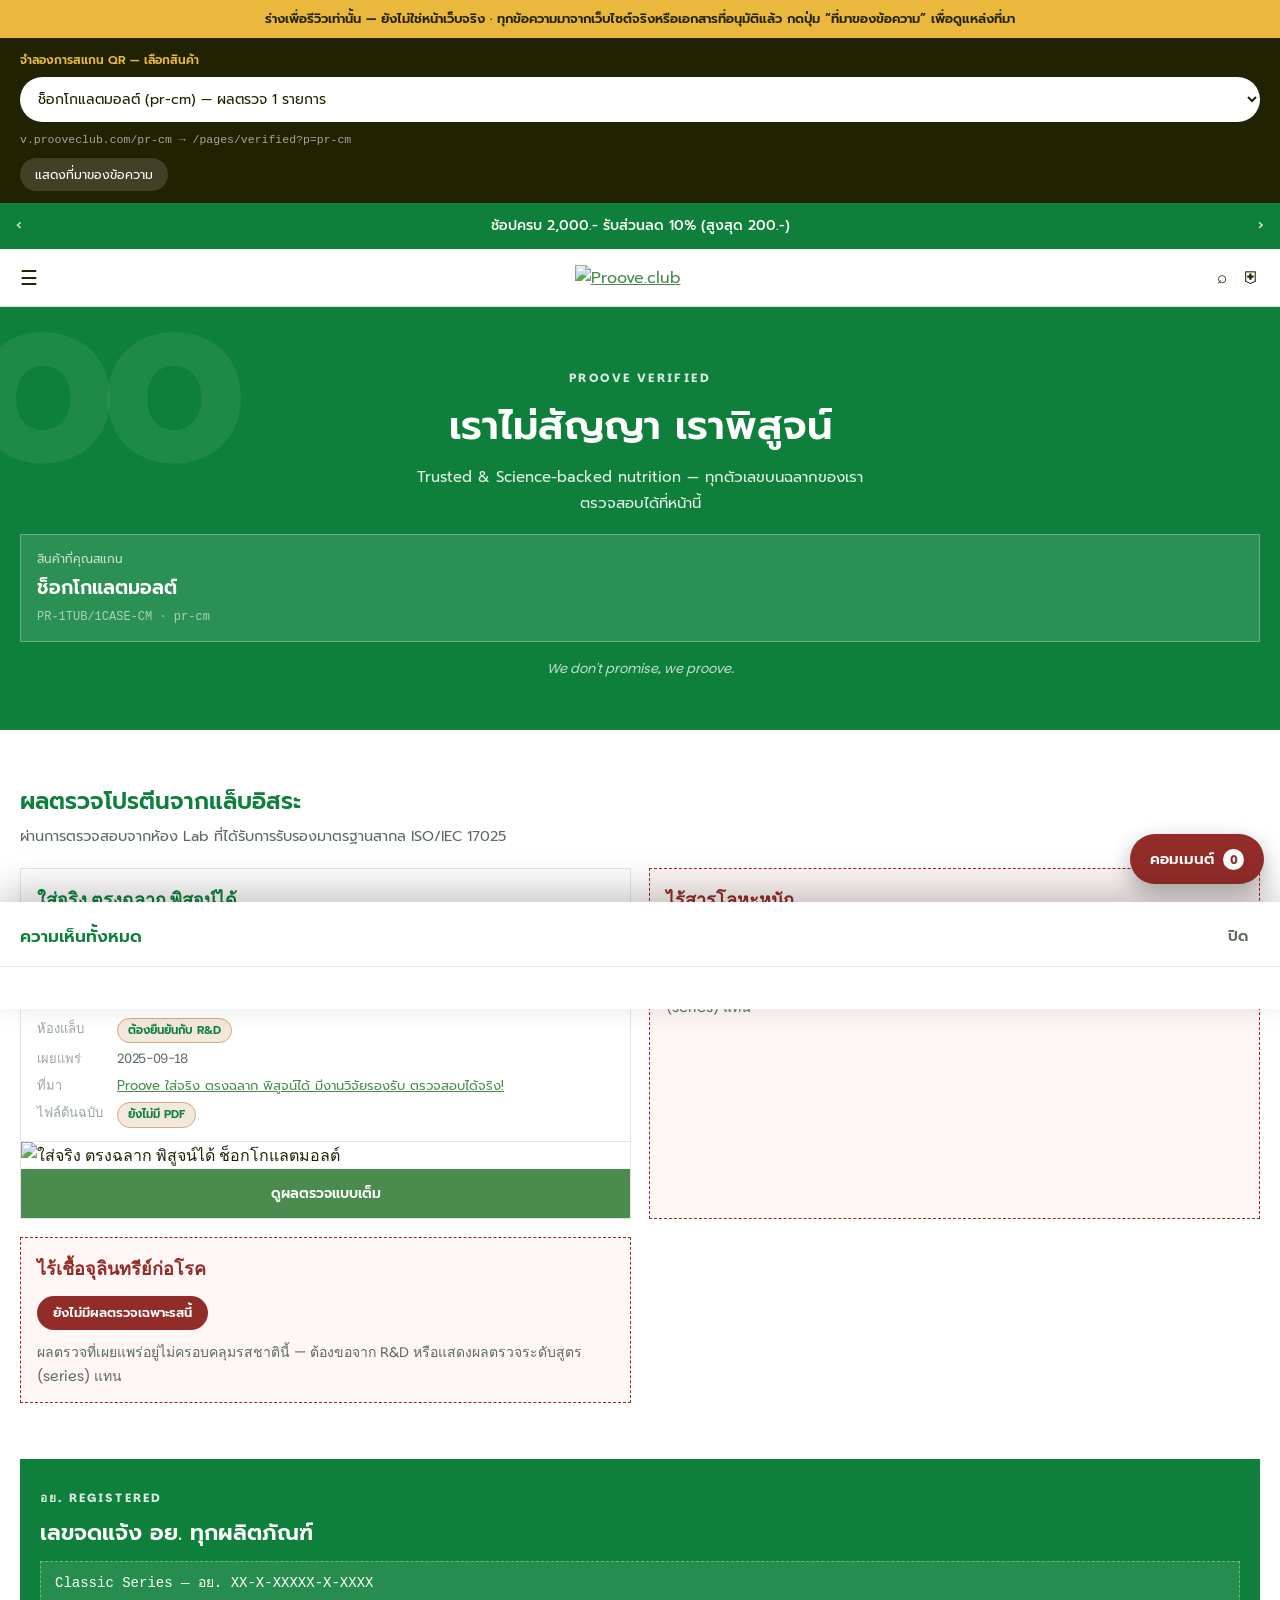
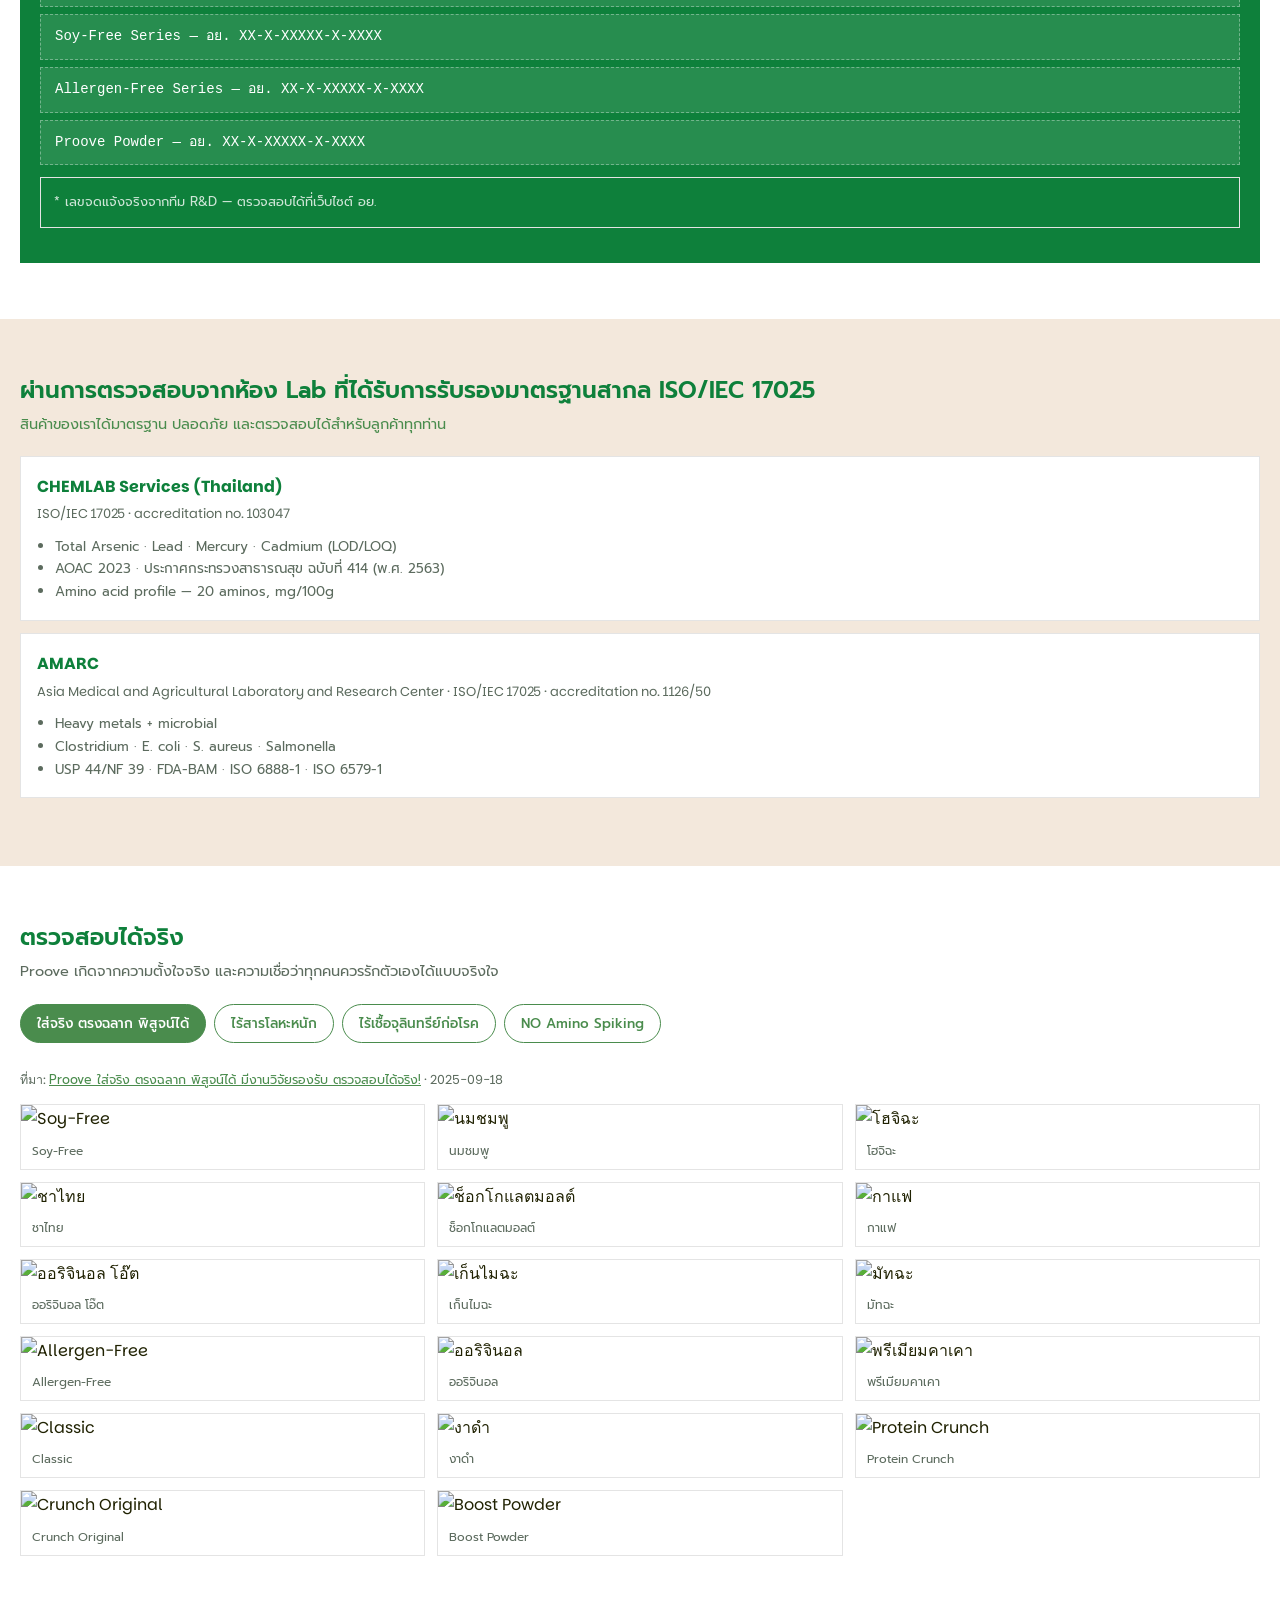
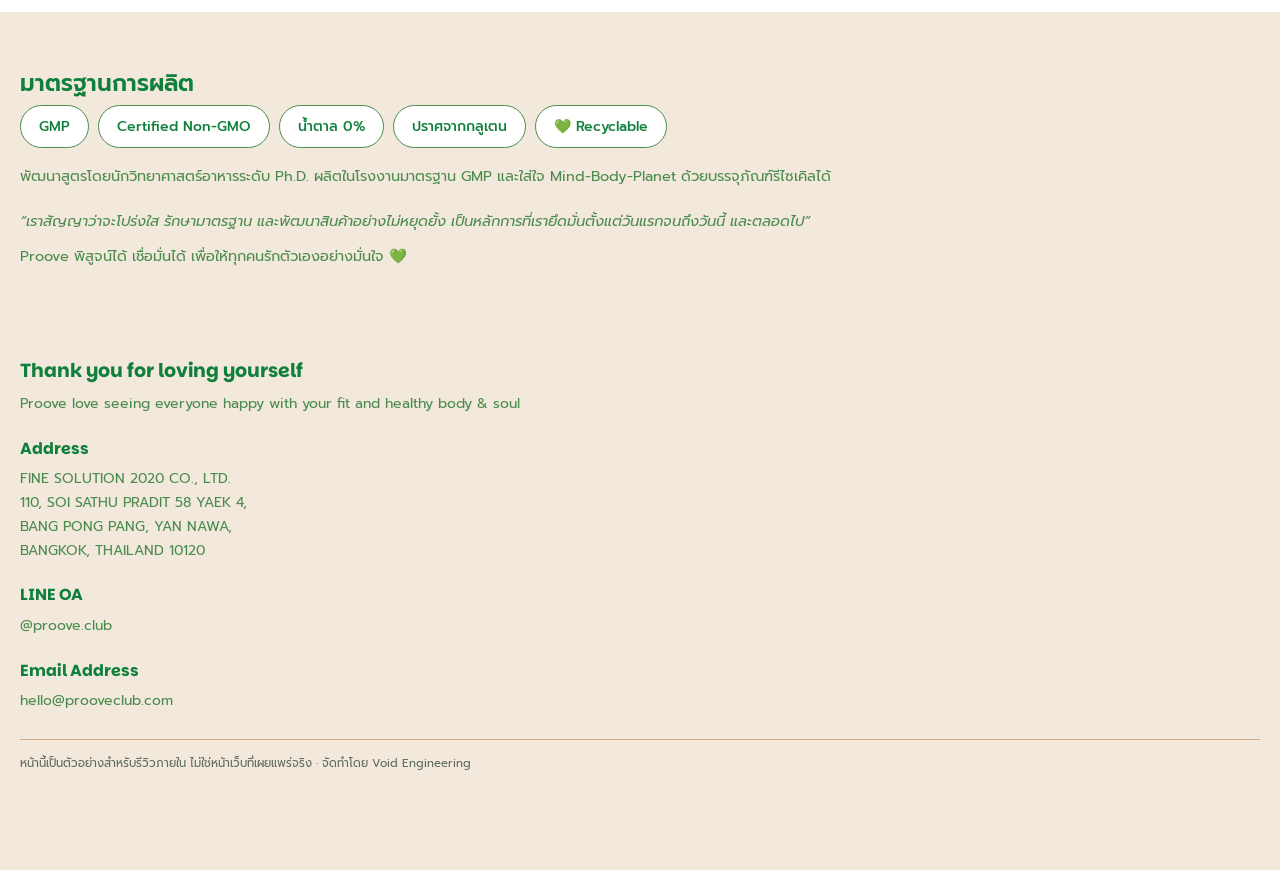
==== commit 6283d5b7: "fix: align to the live prooveclub.com theme and source every string Rebuilt against the live theme (" ====
--- a/index.html
+++ b/index.html
@@ -7,366 +7,428 @@
 <title>Proove Verified — ตัวอย่างหน้าเว็บ (ร่างเพื่อรีวิว)</title>
 <link rel="preconnect" href="https://fonts.googleapis.com">
 <link rel="preconnect" href="https://fonts.gstatic.com" crossorigin>
-<link href="https://fonts.googleapis.com/css2?family=Prompt:wght@500;600;700&family=Noto+Sans+Thai:wght@400;500;600;700&display=swap" rel="stylesheet">
+<link href="https://fonts.googleapis.com/css2?family=Prompt:wght@400;500;600;700&family=Parkinsans:wght@400;500;600;700&display=swap" rel="stylesheet">
 <style>
+/* ------------------------------------------------------------------
+   Palette, type and shape are lifted from the LIVE prooveclub.com
+   theme ("Proove - New Home | 14 Feb 25", Dawn 13.0.1), not from the
+   R5 redesign:
+     .color-inverse            bg 14,128,59   #0E803B  fg white
+     .color-background-1       fg/button 74,140,77 #4A8C4D
+     .color-scheme-993eb272    bg 243,232,220 #F3E8DC fg #0E803B
+     .color-accent-1           bg 145,44,41   #912C29
+     --buttons-radius 40px · --media-radius 0px · --page-width 130rem
+     body { font-family: "Parkinsans" }  html[lang=th] h1-h6,p,a,li { 'Prompt' }
+   ------------------------------------------------------------------ */
 :root{
-  --cream:#F5ECDC; --cream-2:#F0E4CF; --paper:#FDFAF3;
-  --green-950:#0E301D; --green-900:#123E26; --green-700:#1E6B40; --green-500:#2E9E5B;
-  --mint:#CDE7D2; --mint-soft:#E4F1E4;
-  --matcha:#7FA65A; --butter:#F5C84C; --butter-soft:#F9E9C9;
-  --coral:#E07A6E; --lilac:#B9AEE0;
-  --ink:#17301F; --ink-soft:#6E7D6F; --line:#E7DBC4;
-  --radius:20px; --radius-lg:32px;
-  --f-display:"Prompt","Noto Sans Thai",sans-serif;
-  --f-body:"Noto Sans Thai","Prompt",sans-serif;
+  --green:#0E803B;        /* .color-inverse background */
+  --green-2:#4A8C4D;      /* .color-background-1 foreground / buttons */
+  --green-dark:#010D06;   /* .color-inverse background-contrast */
+  --cream:#F3E8DC;        /* footer / scheme-993eb272 */
+  --tan:#D2AA7D;          /* scheme-993eb272 background-contrast */
+  --red:#912C29;          /* .color-accent-1 */
+  --gold:#EAB83C;         /* link colour, scheme-06a6eb29 */
+  --ink:#202202;          /* .color-background-2 button / Froonze text */
+  --grey:#5C6B5E;
+  --line:#E4E4E4;
+  --btn-radius:40px;      /* --buttons-radius */
+  --media-radius:0px;     /* --media-radius */
+  --page:1300px;          /* --page-width 130rem */
+  --f-th:"Prompt","Noto Sans Thai",sans-serif;
+  --f-en:"Parkinsans",Arial,sans-serif;
 }
 *{margin:0;padding:0;box-sizing:border-box}
-html{scroll-behavior:smooth;-webkit-text-size-adjust:100%}
-body{background:var(--cream);color:var(--ink);font-family:var(--f-body);font-size:15.5px;line-height:1.7;-webkit-font-smoothing:antialiased}
-img{max-width:100%;display:block}
-a{color:inherit}
+html{-webkit-text-size-adjust:100%}
+body{background:#fff;color:var(--ink);font-family:var(--f-en);font-size:16px;line-height:1.7}
+h1,h2,h3,h4,p,a,li{font-family:var(--f-th)}
+h1,h2,h3,h4{line-height:1.35;font-weight:600}
+.en{font-family:var(--f-en)}
+img{max-width:100%;display:block;border-radius:var(--media-radius)}
+a{color:var(--green-2)}
 button{font-family:inherit;cursor:pointer;border:none;background:none;color:inherit;font-size:inherit}
-h1,h2,h3{font-family:var(--f-display);line-height:1.3;font-weight:600}
-.wrap{max-width:640px;margin:0 auto;padding:0 18px}
-.kicker{font-family:var(--f-display);font-size:11px;font-weight:700;letter-spacing:.2em;text-transform:uppercase;color:var(--green-700)}
-
-/* ---------- reviewer bar ---------- */
-.draftbar{background:var(--butter);color:var(--green-950);font-size:12.5px;font-weight:600;text-align:center;padding:8px 14px;line-height:1.5}
-.draftbar b{font-weight:700}
-
-/* ---------- QR simulator ---------- */
-.simbar{background:var(--green-950);color:#DCEDDD;padding:12px 18px}
-.simbar .lbl{font-size:11px;letter-spacing:.14em;text-transform:uppercase;color:var(--butter);font-weight:700;display:block;margin-bottom:7px}
-.simbar select{width:100%;font-family:inherit;font-size:14px;padding:10px 12px;border-radius:12px;border:1px solid rgba(220,237,221,.3);background:rgba(255,255,255,.07);color:#fff}
-.simbar select option{color:#17301F}
-.simbar .url{font-size:11.5px;color:rgba(220,237,221,.65);margin-top:7px;word-break:break-all;font-family:ui-monospace,monospace}
-
-/* ---------- hero ---------- */
-.hero{background:var(--green-900);color:#F6ECD8;position:relative;overflow:hidden}
-.hero .mark{position:absolute;right:-14px;bottom:-72px;font-family:var(--f-display);font-weight:700;font-size:190px;line-height:1;letter-spacing:-.06em;color:rgba(245,200,76,.10);pointer-events:none;user-select:none}
-.hero .inner{position:relative;z-index:1;padding:26px 18px 30px;max-width:640px;margin:0 auto}
-.hero .kicker{color:var(--butter);letter-spacing:.16em}
-.seal{display:inline-flex;align-items:center;gap:9px;background:rgba(205,231,210,.14);border:1px solid rgba(205,231,210,.32);border-radius:999px;padding:7px 15px 7px 9px;margin-bottom:14px}
-.seal .tick{width:22px;height:22px;border-radius:999px;background:var(--green-500);color:#fff;display:grid;place-items:center;font-size:13px;font-weight:700}
-.seal span{font-size:12.5px;font-weight:600;letter-spacing:.02em}
-.hero h1{font-size:clamp(27px,7.6vw,38px);margin:10px 0 0;color:#F6ECD8}
-.hero .prod{margin-top:14px;padding:14px 16px;background:rgba(0,0,0,.18);border-radius:16px;border:1px solid rgba(205,231,210,.16)}
-.hero .prod .cap{font-size:11px;letter-spacing:.14em;text-transform:uppercase;color:var(--butter);font-weight:700}
-.hero .prod .nm{font-family:var(--f-display);font-size:19px;font-weight:600;margin-top:3px}
-.hero .prod .sku{font-size:12px;color:rgba(246,236,216,.6);font-family:ui-monospace,monospace;margin-top:2px}
-.hero .lead{font-size:14.5px;color:rgba(246,236,216,.8);margin-top:14px}
+.wrap{max-width:var(--page);margin:0 auto;padding:0 20px}
+
+/* ---------- staging chrome (not part of the design) ---------- */
+.draftbar{background:var(--gold);color:var(--ink);font-size:13px;font-weight:600;text-align:center;padding:9px 16px;line-height:1.5;font-family:var(--f-th)}
+.simbar{background:var(--ink);color:#fff;padding:12px 20px}
+.simbar .lbl{font-family:var(--f-th);font-size:12px;color:var(--gold);font-weight:600;display:block;margin-bottom:7px}
+.simbar select{width:100%;font-family:var(--f-th);font-size:14px;padding:11px 14px;border-radius:var(--btn-radius);border:none;background:#fff;color:var(--ink)}
+.simbar .url{font-size:11.5px;color:rgba(255,255,255,.6);margin-top:8px;word-break:break-all;font-family:ui-monospace,monospace}
+.srcbtn{display:inline-block;margin-top:9px;background:rgba(255,255,255,.14);color:#fff;font-family:var(--f-th);font-size:12.5px;padding:7px 15px;border-radius:var(--btn-radius)}
+
+/* ---------- source badges ---------- */
+[data-src]{position:relative}
+body.showsrc [data-src]{outline:1px dashed rgba(145,44,41,.4);outline-offset:3px}
+body.showsrc [data-src]::before{
+  content:attr(data-src);position:absolute;top:-9px;left:0;z-index:5;
+  background:var(--red);color:#fff;font-family:var(--f-en);font-size:9.5px;font-weight:700;
+  letter-spacing:.06em;padding:1px 7px;border-radius:var(--btn-radius);white-space:nowrap}
+body.showsrc [data-src="TODO"]::before{background:var(--gold);color:var(--ink)}
+
+/* ---------- live site chrome ---------- */
+.announce{background:var(--green);color:#fff;text-align:center;font-family:var(--f-th);font-size:14px;font-weight:500;padding:11px 44px;position:relative}
+.announce .ar{position:absolute;top:50%;transform:translateY(-50%);opacity:.8;font-size:15px}
+.announce .ar.l{left:16px} .announce .ar.r{right:16px}
+header.site{background:#fff;border-bottom:1px solid var(--line)}
+header.site .bar{max-width:var(--page);margin:0 auto;display:flex;align-items:center;padding:14px 20px}
+header.site .burger{font-size:20px;line-height:1;color:var(--ink)}
+header.site .logo{margin:0 auto}
+header.site .logo img{height:26px;width:auto}
+header.site .icons{display:flex;gap:16px;font-size:17px;color:var(--ink)}
+
+/* ---------- hero (mirrors the live article banner) ---------- */
+.hero{background:var(--green);color:#fff;position:relative;overflow:hidden;text-align:center}
+.hero .mark{position:absolute;left:-30px;top:-40px;font-family:var(--f-en);font-weight:700;font-size:230px;line-height:1;letter-spacing:-.08em;color:rgba(255,255,255,.07);pointer-events:none;user-select:none}
+.hero .inner{position:relative;z-index:1;max-width:var(--page);margin:0 auto;padding:34px 20px 30px}
+.hero .kick{font-family:var(--f-en);font-size:12px;font-weight:700;letter-spacing:.2em;color:#fff;opacity:.85}
+.hero h1{font-size:clamp(28px,7.4vw,40px);color:#fff;margin:9px 0 0;font-weight:600}
+.hero .lead{font-size:15px;color:rgba(255,255,255,.9);margin-top:12px;max-width:46ch;margin-left:auto;margin-right:auto}
+.hero .tag{font-family:var(--f-en);font-size:13px;color:rgba(255,255,255,.75);margin-top:16px;font-style:italic}
+.prodbox{background:rgba(255,255,255,.12);border:1px solid rgba(255,255,255,.28);padding:14px 16px;margin-top:18px;text-align:left}
+.prodbox .cap{font-family:var(--f-th);font-size:12px;color:rgba(255,255,255,.75)}
+.prodbox .nm{font-family:var(--f-th);font-size:19px;font-weight:600;margin-top:2px;color:#fff}
+.prodbox .sku{font-family:ui-monospace,monospace;font-size:12px;color:rgba(255,255,255,.6);margin-top:3px}
 
 /* ---------- sections ---------- */
-section{padding:34px 0}
-section.tint{background:var(--paper)}
-.sec-head{margin-bottom:16px}
-.sec-head h2{font-size:22px;margin-top:5px}
-.sec-head p{font-size:14px;color:var(--ink-soft);margin-top:6px}
-
-/* ---------- evidence cards ---------- */
-.ev{background:var(--paper);border:1px solid var(--line);border-radius:var(--radius);overflow:hidden;margin-bottom:14px}
-.ev.miss{background:repeating-linear-gradient(135deg,#FBF6EA,#FBF6EA 10px,#F6EEDC 10px,#F6EEDC 20px);border-style:dashed}
-.ev-top{display:flex;align-items:flex-start;gap:12px;padding:16px}
-.ev-ico{flex:0 0 40px;height:40px;border-radius:12px;background:var(--mint-soft);display:grid;place-items:center;font-size:19px}
-.ev-ttl{font-family:var(--f-display);font-size:16.5px;font-weight:600;line-height:1.35}
-.ev-sub{font-size:12.5px;color:var(--ink-soft);margin-top:2px}
-.res{display:inline-flex;align-items:center;gap:6px;border-radius:999px;padding:4px 11px;font-size:12px;font-weight:700;margin-top:8px}
-.res.ok{background:var(--mint);color:var(--green-950)}
-.res.tbc{background:var(--butter-soft);color:#8A6A10;border:1px dashed #D8B45C}
-.res.none{background:#F4E3E0;color:#96453A}
-.ev-meta{padding:0 16px 14px;font-size:12.5px;color:var(--ink-soft)}
-.ev-meta dl{display:grid;grid-template-columns:auto 1fr;gap:3px 12px;margin-top:4px}
-.ev-meta dt{color:#9AA79B}
-.ev-meta dd{color:var(--ink)}
-.ev-img{border-top:1px solid var(--line);background:#fff}
-.ev-img img{width:100%}
-.ev-open{display:block;width:100%;text-align:center;padding:13px;font-size:13.5px;font-weight:600;color:var(--green-700);border-top:1px solid var(--line);background:var(--mint-soft)}
-
-/* ---------- อย. slot ---------- */
-.fda{background:var(--green-950);color:#F6ECD8;border-radius:var(--radius);padding:20px 18px}
-.fda h3{font-size:18px;color:#F6ECD8}
-.fda .num{font-family:ui-monospace,monospace;font-size:19px;letter-spacing:.06em;color:var(--butter);margin-top:10px;padding:12px;border:1px dashed rgba(245,200,76,.45);border-radius:12px;text-align:center}
-.fda p{font-size:13px;color:rgba(246,236,216,.72);margin-top:11px}
+section{padding:38px 0}
+section.cream{background:var(--cream)}
+.sec-h{font-size:23px;color:var(--green);font-weight:600;margin-bottom:6px}
+.sec-p{font-size:14.5px;color:var(--grey);margin-bottom:20px}
+section.cream .sec-p{color:var(--green-2)}
+
+/* ---------- evidence ---------- */
+.ev{border:1px solid var(--line);margin-bottom:18px;background:#fff}
+.ev.gap{border:1px dashed var(--red);background:#FDF6F5}
+.ev-h{padding:16px 16px 14px}
+.ev-h .t{font-size:18px;font-weight:600;color:var(--green)}
+.ev.gap .ev-h .t{color:var(--red)}
+.ev-h .s{font-size:14px;color:var(--grey);margin-top:5px}
+.pillres{display:inline-block;font-family:var(--f-th);font-size:13px;font-weight:600;padding:6px 16px;border-radius:var(--btn-radius);margin-top:11px}
+.pillres.ok{background:var(--green);color:#fff}
+.pillres.no{background:var(--red);color:#fff}
+.pillres.tbc{background:var(--cream);color:var(--green);border:1px solid var(--tan)}
+.ev-lines{padding:0 16px 14px;font-size:14.5px;color:var(--ink)}
+.ev-lines div{margin-top:3px}
+.ev-meta{border-top:1px solid var(--line);padding:13px 16px;font-size:13px;color:var(--grey);display:grid;grid-template-columns:auto 1fr;gap:5px 14px}
+.ev-meta b{font-weight:500;color:#9AA79B}
+.ev-open{display:block;width:100%;text-align:center;padding:14px;font-family:var(--f-th);font-size:14px;font-weight:600;color:#fff;background:var(--green-2)}
+.ev-img{border-top:1px solid var(--line)}
+
+/* ---------- อย. ---------- */
+.fda{background:var(--green);color:#fff;padding:24px 20px}
+.fda .kick{font-family:var(--f-en);font-size:12px;font-weight:700;letter-spacing:.18em;opacity:.85}
+.fda h2{font-size:22px;color:#fff;margin-top:7px}
+.fda ul{list-style:none;margin-top:14px}
+.fda li{font-family:ui-monospace,monospace;font-size:14px;padding:10px 14px;background:rgba(255,255,255,.1);margin-bottom:7px;border:1px dashed rgba(255,255,255,.35)}
+.fda .note{font-size:13px;color:rgba(255,255,255,.8);margin-top:12px}
+
+/* ---------- labs ---------- */
+.lab{border:1px solid var(--line);padding:16px;margin-bottom:12px;background:#fff}
+.lab .n{font-family:var(--f-en);font-weight:700;font-size:16px;color:var(--green)}
+.lab .a{font-size:13px;color:var(--grey);margin-top:3px}
+.lab ul{margin:10px 0 0 18px;font-size:13.5px;color:var(--grey)}
 
 /* ---------- badges ---------- */
-.badges{display:flex;flex-wrap:wrap;gap:8px}
-.badge{background:var(--paper);border:1px solid var(--line);border-radius:999px;padding:8px 15px;font-size:13px;font-weight:600}
-
-/* ---------- explainer ---------- */
-.acc{border:1px solid var(--line);border-radius:16px;background:var(--paper);margin-bottom:9px;overflow:hidden}
-.acc summary{padding:14px 16px;font-weight:600;font-size:14.5px;cursor:pointer;list-style:none;display:flex;justify-content:space-between;gap:10px;align-items:center}
-.acc summary::-webkit-details-marker{display:none}
-.acc summary::after{content:"+";font-family:var(--f-display);font-size:19px;color:var(--green-700)}
-.acc[open] summary::after{content:"−"}
-.acc .body{padding:0 16px 16px;font-size:14px;color:var(--ink-soft)}
-
-/* ---------- labs ---------- */
-.lab{background:var(--paper);border:1px solid var(--line);border-radius:16px;padding:15px 16px;margin-bottom:10px}
-.lab .nm{font-family:var(--f-display);font-weight:600;font-size:15.5px}
-.lab .acc2{font-size:12.5px;color:var(--ink-soft);margin-top:3px}
-.lab ul{margin:9px 0 0 17px;font-size:13px;color:var(--ink-soft)}
-
-/* ---------- all results ---------- */
-.chips{display:flex;gap:7px;overflow-x:auto;padding-bottom:8px;margin-bottom:14px;-webkit-overflow-scrolling:touch}
-.chip{flex:0 0 auto;border:1px solid var(--line);background:var(--paper);border-radius:999px;padding:7px 14px;font-size:13px;font-weight:600;white-space:nowrap}
-.chip.on{background:var(--green-900);color:var(--mint);border-color:var(--green-900)}
-.gal{display:grid;grid-template-columns:repeat(2,1fr);gap:10px}
-.gal figure{background:var(--paper);border:1px solid var(--line);border-radius:14px;overflow:hidden}
-.gal figcaption{font-size:11.5px;padding:8px 10px;color:var(--ink-soft);line-height:1.45}
-
-/* ---------- footer ---------- */
-footer{background:var(--green-950);color:rgba(246,236,216,.75);padding:28px 0 90px;font-size:13px}
-footer .cta{display:block;background:var(--butter);color:var(--green-950);text-align:center;font-weight:700;padding:14px;border-radius:999px;text-decoration:none;margin-bottom:18px}
-footer a.txt{color:var(--butter)}
+.badges{display:flex;flex-wrap:wrap;gap:9px}
+.badge{background:#fff;border:1px solid var(--green-2);color:var(--green);border-radius:var(--btn-radius);padding:9px 18px;font-family:var(--f-th);font-size:14px;font-weight:500}
+
+/* ---------- archive ---------- */
+.chips{display:flex;gap:8px;overflow-x:auto;padding-bottom:10px;margin-bottom:16px}
+.chip{flex:0 0 auto;border:1px solid var(--green-2);color:var(--green-2);background:#fff;border-radius:var(--btn-radius);padding:8px 16px;font-family:var(--f-th);font-size:13.5px;font-weight:500;white-space:nowrap}
+.chip.on{background:var(--green-2);color:#fff}
+.gal{display:grid;grid-template-columns:repeat(2,1fr);gap:12px}
+.gal figure{border:1px solid var(--line);background:#fff}
+.gal figcaption{font-family:var(--f-th);font-size:12px;padding:9px 11px;color:var(--grey);line-height:1.5}
+.galsrc{font-size:12.5px;color:var(--grey);margin-bottom:14px}
+
+/* ---------- footer (live: cream + green) ---------- */
+footer.site{background:var(--cream);color:var(--green);padding:34px 0 96px}
+footer.site h3{font-family:var(--f-en);font-size:19px;font-weight:700;color:var(--green)}
+footer.site h4{font-family:var(--f-en);font-size:16px;font-weight:700;margin-top:22px;color:var(--green)}
+footer.site p{font-size:14px;margin-top:8px;color:var(--green-2)}
+footer.site .fine{font-size:11.5px;color:var(--grey);margin-top:26px;border-top:1px solid var(--tan);padding-top:14px}
 
 /* ---------- lightbox ---------- */
-.lb{position:fixed;inset:0;background:rgba(14,48,29,.94);z-index:200;display:none;overflow:auto;padding:52px 12px 24px}
+.lb{position:fixed;inset:0;background:rgba(1,13,6,.95);z-index:200;display:none;overflow:auto;padding:56px 12px 24px}
 .lb.on{display:block}
-.lb img{margin:0 auto;max-width:760px;border-radius:12px}
-.lb .x{position:fixed;top:10px;right:12px;width:40px;height:40px;border-radius:999px;background:rgba(255,255,255,.14);color:#fff;font-size:20px}
-.lb .cap{color:rgba(246,236,216,.8);text-align:center;font-size:13px;max-width:760px;margin:12px auto 0}
+.lb img{margin:0 auto;max-width:820px}
+.lb .x{position:fixed;top:12px;right:14px;width:42px;height:42px;border-radius:50%;background:rgba(255,255,255,.16);color:#fff;font-size:20px}
+.lb .cap{color:rgba(255,255,255,.85);text-align:center;font-family:var(--f-th);font-size:13.5px;max-width:820px;margin:12px auto 0}
 
 /* ---------- comment layer ---------- */
-.cbtn{position:fixed;right:14px;bottom:14px;z-index:150;background:var(--green-900);color:var(--butter);border-radius:999px;padding:13px 19px;font-weight:700;font-size:14px;box-shadow:0 10px 26px rgba(14,48,29,.4);display:flex;align-items:center;gap:8px}
-.cbtn .n{background:var(--butter);color:var(--green-950);border-radius:999px;min-width:20px;height:20px;font-size:12px;display:grid;place-items:center;padding:0 5px}
-body.cmode .anchor{outline:2px dashed rgba(224,122,110,.75);outline-offset:6px;border-radius:10px;position:relative;cursor:pointer}
-body.cmode .anchor::after{content:"＋ คอมเมนต์";position:absolute;top:-11px;left:8px;background:var(--coral);color:#fff;font-size:10.5px;font-weight:700;padding:2px 8px;border-radius:999px;font-family:var(--f-body)}
-.anchor.has{outline-color:var(--green-500)}
-.panel{position:fixed;inset:auto 0 0 0;z-index:180;background:var(--paper);border-radius:22px 22px 0 0;box-shadow:0 -14px 40px rgba(14,48,29,.28);max-height:82vh;overflow:auto;transform:translateY(102%);transition:transform .28s cubic-bezier(.2,.7,.2,1)}
+.cbtn{position:fixed;right:16px;bottom:16px;z-index:150;background:var(--red);color:#fff;border-radius:var(--btn-radius);padding:14px 20px;font-family:var(--f-th);font-weight:600;font-size:15px;box-shadow:0 8px 22px rgba(0,0,0,.3);display:flex;align-items:center;gap:9px}
+.cbtn .n{background:#fff;color:var(--red);border-radius:50%;min-width:21px;height:21px;font-size:12px;display:grid;place-items:center;padding:0 5px;font-family:var(--f-en);font-weight:700}
+body.cmode .anchor{outline:2px dashed rgba(145,44,41,.7);outline-offset:6px;cursor:pointer;position:relative}
+body.cmode .anchor::after{content:"＋ คอมเมนต์";position:absolute;top:-12px;right:6px;background:var(--red);color:#fff;font-family:var(--f-th);font-size:11px;font-weight:600;padding:2px 10px;border-radius:var(--btn-radius);z-index:6}
+.anchor.has{outline-color:var(--green)}
+.panel{position:fixed;inset:auto 0 0 0;z-index:180;background:#fff;max-height:84vh;overflow:auto;transform:translateY(102%);transition:transform .28s ease;box-shadow:0 -12px 34px rgba(0,0,0,.22)}
 .panel.on{transform:none}
-.panel .ph{position:sticky;top:0;background:var(--paper);padding:16px 18px 10px;border-bottom:1px solid var(--line);display:flex;justify-content:space-between;align-items:center;gap:10px}
-.panel .ph h3{font-size:17px}
-.panel .pb{padding:14px 18px 22px}
-.note{border:1px solid var(--line);border-radius:14px;padding:12px;margin-bottom:10px;background:#fff}
-.note .where{font-size:11.5px;font-weight:700;color:var(--green-700);text-transform:uppercase;letter-spacing:.08em}
-.note .txt{font-size:14px;margin-top:4px;white-space:pre-wrap}
-.note .del{font-size:12px;color:var(--coral);margin-top:6px;font-weight:600}
-.panel textarea{width:100%;font-family:inherit;font-size:15px;padding:12px;border:1px solid var(--line);border-radius:14px;min-height:104px;background:#fff;color:var(--ink)}
-.pbtn{display:block;width:100%;text-align:center;padding:13px;border-radius:999px;font-weight:700;font-size:14.5px;margin-top:9px}
-.pbtn.pri{background:var(--green-700);color:#fff}
-.pbtn.sec{background:var(--mint-soft);color:var(--green-900)}
-.pbtn.ghost{background:none;color:var(--ink-soft);font-weight:600}
-.empty{text-align:center;color:var(--ink-soft);font-size:14px;padding:22px 0}
-
-@media(min-width:700px){
-  body{font-size:16px}
+.panel .ph{position:sticky;top:0;background:#fff;padding:16px 20px 12px;border-bottom:1px solid var(--line);display:flex;justify-content:space-between;align-items:center;gap:10px}
+.panel .ph h3{font-size:17px;color:var(--green)}
+.panel .pb{padding:16px 20px 26px}
+.note{border:1px solid var(--line);padding:13px;margin-bottom:11px}
+.note .where{font-family:var(--f-en);font-size:11px;font-weight:700;color:var(--red);letter-spacing:.05em}
+.note .txt{font-family:var(--f-th);font-size:14.5px;margin-top:5px;white-space:pre-wrap}
+.note .del{font-family:var(--f-th);font-size:12.5px;color:var(--red);margin-top:7px;font-weight:600}
+.panel textarea{width:100%;font-family:var(--f-th);font-size:15px;padding:13px;border:1px solid var(--line);min-height:110px;color:var(--ink)}
+.pbtn{display:block;width:100%;text-align:center;padding:14px;border-radius:var(--btn-radius);font-family:var(--f-th);font-weight:600;font-size:15px;margin-top:10px}
+.pbtn.pri{background:var(--green-2);color:#fff}
+.pbtn.sec{background:var(--cream);color:var(--green)}
+.pbtn.ghost{background:none;color:var(--grey)}
+.empty{text-align:center;color:var(--grey);font-family:var(--f-th);font-size:14.5px;padding:26px 0}
+
+@media(min-width:760px){
   .gal{grid-template-columns:repeat(3,1fr)}
-  .hero .inner{padding:40px 18px 44px}
-  section{padding:46px 0}
+  .hero .inner{padding:56px 20px 50px}
+  section{padding:56px 0}
+  .evgrid{display:grid;grid-template-columns:repeat(2,1fr);gap:18px}
+  .evgrid .ev{margin-bottom:0}
 }
 </style>
 </head>
 <body>
 
 <div class="draftbar">
-  🔍 <b>ร่างเพื่อรีวิวเท่านั้น</b> — ยังไม่ใช่หน้าเว็บจริง · กดปุ่ม <b>คอมเมนต์</b> มุมขวาล่างเพื่อฝากความเห็นได้ทุกจุด
+  ร่างเพื่อรีวิวเท่านั้น — ยังไม่ใช่หน้าเว็บจริง · ทุกข้อความมาจากเว็บไซต์จริงหรือเอกสารที่อนุมัติแล้ว กดปุ่ม “ที่มาของข้อความ” เพื่อดูแหล่งที่มา
 </div>
 
 <div class="simbar">
   <label class="lbl" for="sim">จำลองการสแกน QR — เลือกสินค้า</label>
   <select id="sim"></select>
   <div class="url" id="simurl"></div>
+  <button class="srcbtn" id="srcbtn">แสดงที่มาของข้อความ</button>
 </div>
 
-<header class="hero">
+<!-- live site chrome ------------------------------------------------ -->
+<div class="announce" data-src="SITE">
+  <span class="ar l">‹</span>ช้อปครบ 2,000.- รับส่วนลด 10% (สูงสุด 200.-)<span class="ar r">›</span>
+</div>
+<header class="site">
+  <div class="bar">
+    <span class="burger">☰</span>
+    <a class="logo" href="https://prooveclub.com" target="_blank" rel="noopener">
+      <img src="https://prooveclub.com/cdn/shop/files/LOGO-2025.png?v=1754565949&width=180" alt="Proove.club">
+    </a>
+    <span class="icons"><span>⌕</span><span>⛨</span></span>
+  </div>
+</header>
+
+<!-- hero ------------------------------------------------------------ -->
+<div class="hero">
   <span class="mark" aria-hidden="true">oo</span>
   <div class="inner">
-    <div class="seal"><span class="tick">✓</span><span>PROOVE VERIFIED</span></div>
-    <span class="kicker">ตรวจสอบฉลากสินค้าชิ้นนี้</span>
-    <h1 id="heroTitle">เราไม่สัญญา<br>เราพิสูจน์</h1>
-    <div class="prod" id="prodBox">
-      <div class="cap">สินค้าที่คุณสแกน</div>
+    <span class="kick" data-src="CAMPAIGN">PROOVE VERIFIED</span>
+    <h1 data-src="TRUST">เราไม่สัญญา เราพิสูจน์</h1>
+    <p class="lead" data-src="TRUST">Trusted &amp; Science-backed nutrition — ทุกตัวเลขบนฉลากของเรา ตรวจสอบได้ที่หน้านี้</p>
+    <div class="prodbox">
+      <div class="cap" data-src="TODO">สินค้าที่คุณสแกน</div>
       <div class="nm" id="prodName">—</div>
       <div class="sku" id="prodSku">—</div>
     </div>
-    <p class="lead">ทุกตัวเลขบนฉลากของ Proove ตรวจสอบได้ด้วยผลแล็บจากห้องปฏิบัติการอิสระที่ได้รับการรับรอง ISO/IEC 17025</p>
-  </div>
-</header>
-
+    <p class="tag en" data-src="SITE">We don't promise, we proove.</p>
+  </div>
+</div>
+
+<!-- evidence -------------------------------------------------------- -->
 <section>
   <div class="wrap">
-    <div class="sec-head anchor" data-a="evidence-head">
-      <span class="kicker">ผลตรวจของสินค้าชิ้นนี้</span>
-      <h2>หลักฐานที่ยืนยันฉลาก</h2>
-      <p>ผลตรวจที่ครอบคลุมรสชาตินี้โดยเฉพาะ</p>
+    <div class="anchor" data-a="evidence-head">
+      <h2 class="sec-h" data-src="TRUST">ผลตรวจโปรตีนจากแล็บอิสระ</h2>
+      <p class="sec-p" data-src="A4">ผ่านการตรวจสอบจากห้อง Lab ที่ได้รับการรับรองมาตรฐานสากล ISO/IEC 17025</p>
     </div>
-    <div id="evidence"></div>
+    <div id="evidence" class="evgrid"></div>
   </div>
 </section>
 
-<section class="tint">
+<!-- อย. ------------------------------------------------------------- -->
+<section style="padding-top:0">
   <div class="wrap">
     <div class="anchor" data-a="fda">
       <div class="fda">
-        <span class="kicker" style="color:var(--butter)">อย. REGISTERED</span>
-        <h3 style="margin-top:6px">เลขจดแจ้ง อย.</h3>
-        <div class="num" id="fdaNum">รอเลขจดแจ้งจากทีม R&amp;D</div>
-        <p>เลขจดแจ้ง อย. ต่อ SKU ยังไม่ได้เผยแพร่บนเว็บไซต์ ณ วันนี้ — เป็นข้อมูลที่ผู้บริโภคไทยคาดหวังมากที่สุดเมื่อสแกน QR “Verified” ต้องขอจาก R&amp;D ก่อนขึ้นจริง</p>
+        <span class="kick en" data-src="TRUST">อย. REGISTERED</span>
+        <h2 data-src="TRUST">เลขจดแจ้ง อย. ทุกผลิตภัณฑ์</h2>
+        <ul data-src="TODO">
+          <li>Classic Series — อย. XX-X-XXXXX-X-XXXX</li>
+          <li>Soy-Free Series — อย. XX-X-XXXXX-X-XXXX</li>
+          <li>Allergen-Free Series — อย. XX-X-XXXXX-X-XXXX</li>
+          <li>Proove Powder — อย. XX-X-XXXXX-X-XXXX</li>
+        </ul>
+        <p class="note" data-src="TRUST">* เลขจดแจ้งจริงจากทีม R&amp;D — ตรวจสอบได้ที่เว็บไซต์ อย.</p>
       </div>
     </div>
   </div>
 </section>
 
+<!-- labs ------------------------------------------------------------ -->
+<section class="cream">
+  <div class="wrap">
+    <div class="anchor" data-a="labs">
+      <h2 class="sec-h" data-src="A4">ผ่านการตรวจสอบจากห้อง Lab ที่ได้รับการรับรองมาตรฐานสากล ISO/IEC 17025</h2>
+      <p class="sec-p" data-src="A4">สินค้าของเราได้มาตรฐาน ปลอดภัย และตรวจสอบได้สำหรับลูกค้าทุกท่าน</p>
+      <div class="lab" data-src="INVENTORY">
+        <div class="n">CHEMLAB Services (Thailand)</div>
+        <div class="a">ISO/IEC 17025 · accreditation no. 103047</div>
+        <ul>
+          <li>Total Arsenic · Lead · Mercury · Cadmium (LOD/LOQ)</li>
+          <li>AOAC 2023 · ประกาศกระทรวงสาธารณสุข ฉบับที่ 414 (พ.ศ. 2563)</li>
+          <li>Amino acid profile — 20 aminos, mg/100g</li>
+        </ul>
+      </div>
+      <div class="lab" data-src="INVENTORY">
+        <div class="n">AMARC</div>
+        <div class="a">Asia Medical and Agricultural Laboratory and Research Center · ISO/IEC 17025 · accreditation no. 1126/50</div>
+        <ul>
+          <li>Heavy metals + microbial</li>
+          <li>Clostridium · E. coli · S. aureus · Salmonella</li>
+          <li>USP 44/NF 39 · FDA-BAM · ISO 6888-1 · ISO 6579-1</li>
+        </ul>
+      </div>
+    </div>
+  </div>
+</section>
+
+<!-- archive --------------------------------------------------------- -->
 <section>
   <div class="wrap">
-    <div class="sec-head anchor" data-a="labs">
-      <span class="kicker">ห้องแล็บที่ตรวจ</span>
-      <h2>ใครเป็นคนตรวจ</h2>
-      <p>ห้องปฏิบัติการอิสระ ไม่ใช่ห้องแล็บของโรงงานเราเอง</p>
+    <div class="anchor" data-a="archive">
+      <h2 class="sec-h" data-src="A3">ตรวจสอบได้จริง</h2>
+      <p class="sec-p" data-src="A5">Proove เกิดจากความตั้งใจจริง และความเชื่อว่าทุกคนควรรักตัวเองได้แบบจริงใจ</p>
+      <div class="chips" id="chips"></div>
+      <div class="galsrc" id="galsrc"></div>
+      <div class="gal" id="gal"></div>
     </div>
-    <div class="lab">
-      <div class="nm">CHEMLAB Services (Thailand)</div>
-      <div class="acc2">ISO/IEC 17025 · ทะเบียนเลขที่ 103047</div>
-      <ul>
-        <li>โลหะหนัก — สารหนู ตะกั่ว ปรอท แคดเมียม (พร้อมค่า LOD/LOQ)</li>
-        <li>วิธีอ้างอิง AOAC 2023 · เกณฑ์ประกาศกระทรวงสาธารณสุข ฉบับที่ 414 (พ.ศ. 2563)</li>
-        <li>กรดอะมิโน 20 ชนิด (mg/100g)</li>
-      </ul>
-    </div>
-    <div class="lab">
-      <div class="nm">AMARC</div>
-      <div class="acc2">Asia Medical and Agricultural Laboratory and Research Center · ISO/IEC 17025 · ทะเบียนเลขที่ 1126/50</div>
-      <ul>
-        <li>โลหะหนัก + จุลินทรีย์ก่อโรค</li>
-        <li>Clostridium · E. coli · S. aureus · Salmonella</li>
-        <li>วิธีอ้างอิง USP 44/NF 39 · FDA-BAM · ISO 6888-1 · ISO 6579-1</li>
-      </ul>
-    </div>
   </div>
 </section>
 
-<section class="tint">
-  <div class="wrap">
-    <div class="sec-head anchor" data-a="explain">
-      <span class="kicker">ทำไมต้องพิสูจน์</span>
-      <h2>“โปรตีนตกฉลาก” คืออะไร</h2>
-    </div>
-    <details class="acc" open>
-      <summary>โปรตีนตกฉลาก แปลว่าอะไร</summary>
-      <div class="body">คือสินค้าที่ระบุปริมาณโปรตีนบนฉลากสูงกว่าที่มีอยู่จริง ผู้บริโภคจ่ายเงินซื้อโปรตีน แต่ได้ไม่ครบตามที่ฉลากบอก — ตรวจได้ด้วยการส่งวิเคราะห์ที่ห้องแล็บอิสระเท่านั้น</div>
-    </details>
-    <details class="acc">
-      <summary>อ่านผลตรวจอย่างไรให้เข้าใจ</summary>
-      <div class="body">ดู 3 อย่าง — (1) ชื่อห้องแล็บและเลขรับรอง ISO/IEC 17025 (2) วันที่ตรวจ และรุ่นการผลิตที่ตรวจ (3) ค่าที่วัดได้เทียบกับเกณฑ์มาตรฐาน ถ้ารายงานไม่มีสามอย่างนี้ ให้ถามต่อ</div>
-    </details>
-    <details class="acc">
-      <summary>“ตรวจไม่พบ” ต่างจาก “ไม่มี” อย่างไร</summary>
-      <div class="body">“ตรวจไม่พบ” (Not Detected) หมายถึงต่ำกว่าค่าที่เครื่องมือวัดได้ (LOD) ซึ่งเป็นมาตรฐานที่ห้องแล็บทั่วโลกใช้รายงาน ไม่ใช่การเลี่ยงคำตอบ</div>
-    </details>
-  </div>
-</section>
-
-<section>
-  <div class="wrap">
-    <div class="sec-head anchor" data-a="all">
-      <span class="kicker">คลังผลตรวจ</span>
-      <h2>ผลตรวจทั้งหมด</h2>
-      <p>ผลตรวจทุกฉบับที่ Proove เผยแพร่ แยกตามประเภทการตรวจ</p>
-    </div>
-    <div class="chips" id="chips"></div>
-    <div class="gal" id="gal"></div>
-  </div>
-</section>
-
-<section class="tint">
+<!-- badges ---------------------------------------------------------- -->
+<section class="cream">
   <div class="wrap">
     <div class="anchor" data-a="badges">
-      <span class="kicker">มาตรฐานการผลิต</span>
-      <h2 style="font-size:22px;margin:5px 0 14px">ผลิตอย่างไร</h2>
-      <div class="badges">
-        <span class="badge">GMP</span>
-        <span class="badge">Certified Non-GMO</span>
+      <h2 class="sec-h" data-src="TRUST">มาตรฐานการผลิต</h2>
+      <div class="badges" data-src="TRUST">
+        <span class="badge en">GMP</span>
+        <span class="badge en">Certified Non-GMO</span>
         <span class="badge">น้ำตาล 0%</span>
         <span class="badge">ปราศจากกลูเตน</span>
         <span class="badge">💚 Recyclable</span>
       </div>
-      <p style="font-size:14px;color:var(--ink-soft);margin-top:14px">พัฒนาสูตรโดยนักวิทยาศาสตร์อาหารระดับ Ph.D. ผลิตในโรงงานมาตรฐาน GMP และใส่ใจ Mind-Body-Planet ด้วยบรรจุภัณฑ์รีไซเคิลได้</p>
+      <p class="sec-p" style="margin-top:16px" data-src="TRUST">พัฒนาสูตรโดยนักวิทยาศาสตร์อาหารระดับ Ph.D. ผลิตในโรงงานมาตรฐาน GMP และใส่ใจ Mind-Body-Planet ด้วยบรรจุภัณฑ์รีไซเคิลได้</p>
+      <p class="sec-p" style="margin:14px 0 0;font-style:italic" data-src="A4">“เราสัญญาว่าจะโปร่งใส รักษามาตรฐาน และพัฒนาสินค้าอย่างไม่หยุดยั้ง เป็นหลักการที่เรายึดมั่นตั้งแต่วันแรกจนถึงวันนี้ และตลอดไป”</p>
+      <p class="sec-p" style="margin:10px 0 0" data-src="A4">Proove พิสูจน์ได้ เชื่อมั่นได้ เพื่อให้ทุกคนรักตัวเองอย่างมั่นใจ 💚</p>
     </div>
   </div>
 </section>
 
-<footer>
-  <div class="wrap">
-    <a class="cta" href="#" onclick="return false">ดูสินค้าทั้งหมด</a>
-    <p><b style="color:#F6ECD8">We don't promise, we Proove.</b></p>
-    <p style="margin-top:10px">ขอบคุณที่รักตัวเอง</p>
-    <p style="margin-top:14px;font-size:11.5px;opacity:.6">หน้านี้เป็นตัวอย่างสำหรับรีวิวภายใน ไม่ใช่หน้าเว็บที่เผยแพร่จริง · จัดทำโดย Void Engineering</p>
+<!-- footer (live) --------------------------------------------------- -->
+<footer class="site">
+  <div class="wrap" data-src="SITE">
+    <h3>Thank you for loving yourself</h3>
+    <p>Proove love seeing everyone happy with your fit and healthy body &amp; soul</p>
+    <h4>Address</h4>
+    <p>FINE SOLUTION 2020 CO., LTD.<br>110, SOI SATHU PRADIT 58 YAEK 4,<br>BANG PONG PANG, YAN NAWA,<br>BANGKOK, THAILAND 10120</p>
+    <h4>LINE OA</h4>
+    <p>@proove.club</p>
+    <h4>Email Address</h4>
+    <p>hello@prooveclub.com</p>
+    <p class="fine">หน้านี้เป็นตัวอย่างสำหรับรีวิวภายใน ไม่ใช่หน้าเว็บที่เผยแพร่จริง · จัดทำโดย Void Engineering</p>
   </div>
 </footer>
 
-<button class="cbtn" id="cbtn">💬 คอมเมนต์ <span class="n" id="cn">0</span></button>
+<button class="cbtn" id="cbtn">คอมเมนต์ <span class="n" id="cn">0</span></button>
 
 <div class="panel" id="panel">
-  <div class="ph">
-    <h3 id="panelTitle">ความเห็นทั้งหมด</h3>
-    <button class="pbtn ghost" style="width:auto;margin:0;padding:6px 10px" id="panelClose">ปิด</button>
-  </div>
+  <div class="ph"><h3 id="panelTitle">ความเห็นทั้งหมด</h3>
+    <button class="pbtn ghost" style="width:auto;margin:0;padding:7px 12px" id="panelClose">ปิด</button></div>
   <div class="pb" id="panelBody"></div>
 </div>
 
 <div class="lb" id="lb"><button class="x" id="lbx">✕</button><img id="lbimg" alt=""><div class="cap" id="lbcap"></div></div>
 
 <script>
-/* ============================================================
-   Proove Verified — landing page prototype
-   Data is REAL: every lab image below is a live prooveclub.com
-   Shopify CDN asset, pulled from the 5 verification articles.
-   Nothing here is invented. Unknowns are shown as "ต้องยืนยัน".
-   ============================================================ */
+/* =========================================================================
+   Proove Verified — landing-page prototype (staging)
+
+   COPY RULE: every visible Thai/English string carries data-src naming where
+   it came from. Nothing is written by the agent except strings marked TODO,
+   which are placeholders awaiting Pimmy's copywriter (requirements G-5).
+     SITE      live prooveclub.com (header, footer, banner, announcement)
+     TRUST     proove-shopify-theme templates/page.trust.json (approved R5 copy)
+     A1..A5    the five live verification articles (title / summary / body)
+     INVENTORY blogs-verification-content-inventory.md (lab accreditations)
+     CAMPAIGN  2026-08-24 Pimmy sync — the campaign name
+     TODO      placeholder, not proposed copy
+
+   DATA: every image is a live prooveclub.com Shopify CDN asset.
+   ========================================================================= */
 
 var CDN = "https://cdn.shopify.com/s/files/1/0746/5946/3457/files/";
 
-/* the five source articles */
+/* the five source articles — titles verbatim from the live store */
 var SRC = {
-  flagship: {t:"Proove ใส่จริง ตรงฉลาก พิสูจน์ได้", d:"2025-09-18", url:"https://prooveclub.com/blogs/news/we-dont-promise-we-proove-เราไม่แค่บอก-แต่เรา-พูดจริง-ใส่จริง-ตรวจสอบได้จริง"},
-  heavy:    {t:"Proove โปรตีนพืชที่ปลอดภัย ไร้สารตะกั่ว", d:"2025-11-27", url:"https://prooveclub.com/blogs/news/proove-โปรตีนพืชที่ปลอดภัย-ไร้สารตะกั่ว-ตรวจสอบได้จริง"},
-  micro:    {t:"Proove ปลอดภัย พิสูจน์ได้ ไร้เชื้อจุลินทรีย์ก่อโรค", d:"2026-03-17", url:"https://prooveclub.com/blogs/news/proove-ปลอดภัย-พิสูจน์ได้-ไร้เชื้อจุลินทรีย์ก่อโรค-ตรวจสอบได้จริง"},
-  creatine: {t:"Proove Creatine+ ครีเอทีนตรงฉลาก", d:"2026-07-17", url:"https://prooveclub.com/blogs/news/proove-creatine-ครีเอทีนตรงฉลาก-ไร้จุลิทนรีย์และโลหะหนัก-มีผลตรวจรองรับ"},
-  clear:    {t:"Proove Clear Protein Creatine+ NO Amino Spiking", d:"2026-08-20", url:"https://prooveclub.com/blogs/news/proove-clear-protein-creatineplus"}
+  A5:{k:"A5", t:"Proove ใส่จริง ตรงฉลาก พิสูจน์ได้ มีงานวิจัยรองรับ ตรวจสอบได้จริง!", d:"2025-09-18",
+      u:"https://prooveclub.com/blogs/news/we-dont-promise-we-proove-เราไม่แค่บอก-แต่เรา-พูดจริง-ใส่จริง-ตรวจสอบได้จริง"},
+  A4:{k:"A4", t:"Proove โปรตีนพืชที่ปลอดภัย ไร้สารตะกั่ว ตรวจสอบได้จริง", d:"2025-11-27",
+      u:"https://prooveclub.com/blogs/news/proove-โปรตีนพืชที่ปลอดภัย-ไร้สารตะกั่ว-ตรวจสอบได้จริง"},
+  A3:{k:"A3", t:"Proove ปลอดภัย พิสูจน์ได้ ไร้เชื้อจุลินทรีย์ก่อโรค ตรวจสอบได้จริง!", d:"2026-03-17",
+      u:"https://prooveclub.com/blogs/news/proove-ปลอดภัย-พิสูจน์ได้-ไร้เชื้อจุลินทรีย์ก่อโรค-ตรวจสอบได้จริง"},
+  A2:{k:"A2", t:"Proove Creatine+ ครีเอทีนตรงฉลาก ไร้จุลินทรีย์ก่อโรคและโลหะหนัก มีผลตรวจรองรับ", d:"2026-07-17",
+      u:"https://prooveclub.com/blogs/news/proove-creatine-ครีเอทีนตรงฉลาก-ไร้จุลิทนรีย์และโลหะหนัก-มีผลตรวจรองรับ"},
+  A1:{k:"A1", t:"Proove Clear Protein Creatine+ โปรตีนใสตรงฉลาก ไร้จุลินทรีย์ก่อโรคและโลหะหนัก มีผลตรวจรองรับ NO Amino Spiking", d:"2026-08-20",
+      u:"https://prooveclub.com/blogs/news/proove-clear-protein-creatineplus"}
 };
 
-/* test types */
+/* test types — every string verbatim from the article it summarises */
 var TEST = {
-  label: {ico:"🏷️", ttl:"โปรตีนตรงฉลาก",        sub:"ปริมาณโปรตีนที่วัดได้ เทียบกับที่ระบุบนฉลาก", res:"ตรงตามฉลาก"},
-  heavy: {ico:"🧪", ttl:"ไร้โลหะหนัก",           sub:"สารหนู · ตะกั่ว · ปรอท · แคดเมียม",        res:"ตรวจไม่พบ"},
-  micro: {ico:"🦠", ttl:"ไร้จุลินทรีย์ก่อโรค",   sub:"Clostridium · E. coli · S. aureus · Salmonella", res:"ตรวจไม่พบ"},
-  amino: {ico:"🔬", ttl:"กรดอะมิโนครบ ไม่มี Amino Spiking", sub:"โปรไฟล์กรดอะมิโน 20 ชนิด", res:"ครบตามโปรไฟล์"}
+  label:{ ttl:"ใส่จริง ตรงฉลาก พิสูจน์ได้", ttlSrc:"A5",
+          sub:"ยืนยันด้วยงานวิจัย คุณภาพที่มั่นใจได้ 100%", subSrc:"A5",
+          res:"ตรวจสอบได้จริง", resSrc:"A5", lines:[] },
+  heavy:{ ttl:"ไร้สารโลหะหนัก", ttlSrc:"A4",
+          sub:"ผลการตรวจวิเคราะห์สารปนเปื้อนในโปรตีนพืช Proove", subSrc:"A4",
+          res:"ตรวจไม่พบ", resSrc:"A4",
+          lines:["✅ สารหนู (Arsenic) : ตรวจไม่พบ","✅ สารตะกั่ว (Lead) : ตรวจไม่พบ",
+                 "✅ สารปรอท (Mercury) : ตรวจไม่พบ","✅ สารแคดเมียม (Cadmium) : ตรวจไม่พบ"],
+          linesSrc:"A4" },
+  micro:{ ttl:"ไร้เชื้อจุลินทรีย์ก่อโรค", ttlSrc:"A3",
+          sub:"Proove มีผลตรวจตามมาตรฐานตามประกาศกระทรวงสาธารณสุข ปลอดภัย มั่นใจ ไร้เชื้อจุลินทรีย์ก่อโรคปนเปื้อน", subSrc:"A3",
+          res:"ตรวจไม่พบ", resSrc:"A3", lines:[] },
+  amino:{ ttl:"NO Amino Spiking", ttlSrc:"A1",
+          sub:"โปรตีนใสตรงฉลาก ไร้จุลินทรีย์ก่อโรคและโลหะหนัก มีผลตรวจรองรับ จาก Lab มาตรฐาน ISO", subSrc:"SITE",
+          res:"มีผลตรวจรองรับ", resSrc:"A1", lines:[] }
 };
 
-/* products keyed on the printed QR code (see qr-redirect-registry.md) */
+/* products keyed on the printed QR code (qr-redirect-registry.md) */
 var P = [
- {c:"pr-oo",  n:"ออริจินอล โอ๊ต",              sku:"PR-1TUB/1CASE-OO",  ev:{label:"original_oat.png?v=1773744846", heavy:"original-oat.png?v=1764236890"}},
- {c:"pr-on",  n:"ออริจินอล (Nut-free)",         sku:"PR-1TUB/1CASE-ON",  ev:{label:"allergen.png?v=1773744847", heavy:"original-allergen.png?v=1764236874", micro:"allergen.png?v=1773744847"}},
- {c:"pr-mc",  n:"มัทฉะพรีเมียม",                sku:"PR-1TUB/1CASE-MC",  ev:{label:"matcha_3b81e17c-77a2-4413-92d3-df56eaa9f2c9.png?v=1773744846", micro:"matcha_3b976900-d452-4838-80a8-640d9aad143e.png?v=1773745403"}},
- {c:"pr-cm",  n:"ช็อกโกแลตมอลต์",               sku:"PR-1TUB/1CASE-CM",  ev:{label:"choc_malt.png?v=1773744847"}},
- {c:"pr-cc",  n:"พรีเมียมคาเคา",                sku:"PR-1TUB-CC",        ev:{label:"cacao_429a9711-6f4b-4152-b6b8-d3484e6bc0c7.png?v=1773744846"}},
- {c:"pr-c",   n:"ดาร์กช็อกโกแลต",               sku:"PR-1TUB-C",         ev:{micro:"dark_choc.png?v=1773745403"}},
- {c:"pr-mb",  n:"มิกซ์เบอร์รี่",                sku:"PR-1TUB/1CASE-MB",  ev:{micro:"mixed_berry_2af1e2eb-ce90-4811-80f2-3d3c9c266acc.png?v=1773745403"}},
- {c:"pr-hj",  n:"โฮจิฉะ",                       sku:"PR-1TUB/1CASE-HJ",  ev:{label:"hojicha_681d59c5-c538-4f77-8ab2-8db5ebac6455.png?v=1773744847"}},
- {c:"pr-gm",  n:"เก็นไมฉะ",                     sku:"PR-1TUB/1CASE-GM",  ev:{label:"genmaicha_f93d647d-87b7-4d6c-a17b-cf3a6c8990c0.png?v=1773744847"}},
- {c:"pr-tt",  n:"ชาไทย",                        sku:"PR-1CASE-TT",       ev:{label:"thai_tea.png?v=1773744847"}},
- {c:"pr-cof", n:"กาแฟ",                         sku:"PR-1CASE-COF",      ev:{label:"coffee_0ef00254-a670-4a50-b96a-3b577869726c.png?v=1773744847"}},
- {c:"pr-ncp", n:"นมชมพู",                       sku:"PR-1TUB/1CASE-NCP", ev:{label:"nom_chompooh.png?v=1773744847"}},
- {c:"pr-bss", n:"งาดำ",                         sku:"PR-1TUB/1CASE-BSS", ev:{label:"sesame.png?v=1773744847"}},
- {c:"pr-e",   n:"ชาเอิร์ลเกรย์",                sku:"PR-1TUB/1CASE-E",   ev:{}},
- {c:"pr-p",   n:"วานิลลาอัญชัน",                sku:"PR-1TUB/1CASE-P",   ev:{}},
- {c:"clr-tf", n:"Clear Creatine+ ทรอปิคอล ยูซุ", sku:"PR-CREATINE-PT-TF-W1", ev:{heavy:"heavy-yuzu.png?v=1787199980", amino:"amino-yuzu.png?v=1787199981"}},
- {c:"clr-k",  n:"Clear Creatine+ คอมบูฉะ",       sku:"PR-CREATINE-PT-K-W1",  ev:{heavy:"heavy-kombucha.png?v=1787199980", amino:"amino-kombucha_b8bb8ad6-e56f-40ab-8eaa-51efdb68aa90.png?v=1787209333"}},
- {c:"clr-kg", n:"Clear Creatine+ องุ่นเคียวโฮ",  sku:"PR-CREATINE-PT-KG-W1", ev:{heavy:"heavy-kyoho.png?v=1787199980", amino:"amino-kyoho.png?v=1787199981"}}
+ {c:"pr-oo",  n:"ออริจินอล โอ๊ต",               sku:"PR-1TUB/1CASE-OO",  ev:{label:"original_oat.png?v=1773744846", heavy:"original-oat.png?v=1764236890"}},
+ {c:"pr-on",  n:"ออริจินอล (Nut-free)",          sku:"PR-1TUB/1CASE-ON",  ev:{label:"allergen.png?v=1773744847", heavy:"original-allergen.png?v=1764236874", micro:"allergen.png?v=1773744847"}},
+ {c:"pr-mc",  n:"มัทฉะพรีเมียม",                 sku:"PR-1TUB/1CASE-MC",  ev:{label:"matcha_3b81e17c-77a2-4413-92d3-df56eaa9f2c9.png?v=1773744846", micro:"matcha_3b976900-d452-4838-80a8-640d9aad143e.png?v=1773745403"}},
+ {c:"pr-cm",  n:"ช็อกโกแลตมอลต์",                sku:"PR-1TUB/1CASE-CM",  ev:{label:"choc_malt.png?v=1773744847"}},
+ {c:"pr-cc",  n:"พรีเมียมคาเคา",                 sku:"PR-1TUB-CC",        ev:{label:"cacao_429a9711-6f4b-4152-b6b8-d3484e6bc0c7.png?v=1773744846"}},
+ {c:"pr-c",   n:"ดาร์กช็อกโกแลต",                sku:"PR-1TUB-C",         ev:{micro:"dark_choc.png?v=1773745403"}},
+ {c:"pr-mb",  n:"มิกซ์เบอร์รี่",                 sku:"PR-1TUB/1CASE-MB",  ev:{micro:"mixed_berry_2af1e2eb-ce90-4811-80f2-3d3c9c266acc.png?v=1773745403"}},
+ {c:"pr-hj",  n:"โฮจิฉะ",                        sku:"PR-1TUB/1CASE-HJ",  ev:{label:"hojicha_681d59c5-c538-4f77-8ab2-8db5ebac6455.png?v=1773744847"}},
+ {c:"pr-gm",  n:"เก็นไมฉะ",                      sku:"PR-1TUB/1CASE-GM",  ev:{label:"genmaicha_f93d647d-87b7-4d6c-a17b-cf3a6c8990c0.png?v=1773744847"}},
+ {c:"pr-tt",  n:"ชาไทย",                         sku:"PR-1CASE-TT",       ev:{label:"thai_tea.png?v=1773744847"}},
+ {c:"pr-cof", n:"กาแฟ",                          sku:"PR-1CASE-COF",      ev:{label:"coffee_0ef00254-a670-4a50-b96a-3b577869726c.png?v=1773744847"}},
+ {c:"pr-ncp", n:"นมชมพู",                        sku:"PR-1TUB/1CASE-NCP", ev:{label:"nom_chompooh.png?v=1773744847"}},
+ {c:"pr-bss", n:"งาดำ",                          sku:"PR-1TUB/1CASE-BSS", ev:{label:"sesame.png?v=1773744847"}},
+ {c:"pr-e",   n:"ชาเอิร์ลเกรย์",                 sku:"PR-1TUB/1CASE-E",   ev:{}},
+ {c:"pr-p",   n:"วานิลลาอัญชัน",                 sku:"PR-1TUB/1CASE-P",   ev:{}},
+ {c:"clr-tf", n:"Clear Creatine+ ทรอปิคอล ยูซุ",  sku:"PR-CREATINE-PT-TF-W1", ev:{heavy:"heavy-yuzu.png?v=1787199980", amino:"amino-yuzu.png?v=1787199981"}},
+ {c:"clr-k",  n:"Clear Creatine+ คอมบูฉะ",        sku:"PR-CREATINE-PT-K-W1",  ev:{heavy:"heavy-kombucha.png?v=1787199980", amino:"amino-kombucha_b8bb8ad6-e56f-40ab-8eaa-51efdb68aa90.png?v=1787209333"}},
+ {c:"clr-kg", n:"Clear Creatine+ องุ่นเคียวโฮ",   sku:"PR-CREATINE-PT-KG-W1", ev:{heavy:"heavy-kyoho.png?v=1787199980", amino:"amino-kyoho.png?v=1787199981"}}
 ];
 
-/* which source article each test image came from, per product family */
 function srcFor(code, test){
-  if(code.indexOf("clr-")===0) return test==="micro" ? SRC.creatine : SRC.clear;
-  if(test==="label") return SRC.flagship;
-  if(test==="heavy") return SRC.heavy;
-  if(test==="micro") return SRC.micro;
-  return SRC.flagship;
-}
-
-/* the full gallery, grouped by test */
+  var clear = code.indexOf("clr-") === 0;
+  if(clear) return (test === "micro") ? SRC.A2 : SRC.A1;
+  if(test === "heavy") return SRC.A4;
+  if(test === "micro") return SRC.A3;
+  return SRC.A5;
+}
+
+/* archive, grouped by the article it came from */
 var GAL = {
-  label: {ttl:"โปรตีนตรงฉลาก", src:SRC.flagship, items:[
+  A5:{ chip:"ใส่จริง ตรงฉลาก พิสูจน์ได้", src:SRC.A5, items:[
     ["soy_free.png?v=1773744847","Soy-Free"],["nom_chompooh.png?v=1773744847","นมชมพู"],
     ["hojicha_681d59c5-c538-4f77-8ab2-8db5ebac6455.png?v=1773744847","โฮจิฉะ"],
     ["thai_tea.png?v=1773744847","ชาไทย"],["choc_malt.png?v=1773744847","ช็อกโกแลตมอลต์"],
@@ -382,136 +444,143 @@
     ["crunch_original.png?v=1773744846","Crunch Original"],
     ["boost_powder.png?v=1773744846","Boost Powder"]
   ]},
-  heavy: {ttl:"ไร้โลหะหนัก", src:SRC.heavy, items:[
-    ["heavy-metal-not-found_cover.png?v=1764236843","ภาพรวมผลตรวจ"],
+  A4:{ chip:"ไร้สารโลหะหนัก", src:SRC.A4, items:[
+    ["heavy-metal-not-found_cover.png?v=1764236843","ภาพรวม"],
     ["original-allergen.png?v=1764236874","ออริจินอล Allergen-Free"],
-    ["original-oat.png?v=1764236890","ออริจินอล โอ๊ต"],
-    ["heavy-yuzu.png?v=1787199980","Clear Creatine+ ยูซุ"],
-    ["heavy-kombucha.png?v=1787199980","Clear Creatine+ คอมบูฉะ"],
-    ["heavy-kyoho.png?v=1787199980","Clear Creatine+ เคียวโฮ"]
+    ["original-oat.png?v=1764236890","ออริจินอล โอ๊ต"]
   ]},
-  micro: {ttl:"ไร้จุลินทรีย์ก่อโรค", src:SRC.micro, items:[
-    ["01-27.png?v=1773745365","ภาพรวมผลตรวจ"],["soy_free.png?v=1773744847","Soy-Free"],
+  A3:{ chip:"ไร้เชื้อจุลินทรีย์ก่อโรค", src:SRC.A3, items:[
+    ["01-27.png?v=1773745365","ภาพรวม"],["soy_free.png?v=1773744847","Soy-Free"],
     ["matcha_3b976900-d452-4838-80a8-640d9aad143e.png?v=1773745403","มัทฉะ"],
     ["allergen.png?v=1773744847","Allergen-Free"],
     ["mixed_berry_2af1e2eb-ce90-4811-80f2-3d3c9c266acc.png?v=1773745403","มิกซ์เบอร์รี่"],
     ["classic.png?v=1773744847","Classic"],["dark_choc.png?v=1773745403","ดาร์กช็อกโกแลต"]
   ]},
-  amino: {ttl:"กรดอะมิโน / NO Amino Spiking", src:SRC.clear, items:[
-    ["amino-yuzu.png?v=1787199981","ยูซุ"],
-    ["amino-kombucha_b8bb8ad6-e56f-40ab-8eaa-51efdb68aa90.png?v=1787209333","คอมบูฉะ"],
-    ["amino-kyoho.png?v=1787199981","เคียวโฮ"]
+  A1:{ chip:"NO Amino Spiking", src:SRC.A1, items:[
+    ["heavy-yuzu.png?v=1787199980","ทรอปิคอล ยูซุ — โลหะหนัก"],
+    ["heavy-kombucha.png?v=1787199980","คอมบูฉะ — โลหะหนัก"],
+    ["heavy-kyoho.png?v=1787199980","องุ่นเคียวโฮ — โลหะหนัก"],
+    ["amino-yuzu.png?v=1787199981","ทรอปิคอล ยูซุ — กรดอะมิโน"],
+    ["amino-kombucha_b8bb8ad6-e56f-40ab-8eaa-51efdb68aa90.png?v=1787209333","คอมบูฉะ — กรดอะมิโน"],
+    ["amino-kyoho.png?v=1787199981","องุ่นเคียวโฮ — กรดอะมิโน"]
   ]}
 };
 
-/* ---------- render ---------- */
 var $ = function(id){ return document.getElementById(id); };
+function esc(s){ return String(s).replace(/&/g,"&amp;").replace(/</g,"&lt;").replace(/"/g,"&quot;"); }
 
 function currentCode(){
   var q = new URLSearchParams(location.search).get("p");
-  if(q && P.filter(function(x){return x.c===q;}).length) return q;
-  return "pr-cm";
+  return (q && P.some(function(x){ return x.c === q; })) ? q : "pr-cm";
 }
 
 function render(code){
-  var p = P.filter(function(x){return x.c===code;})[0];
+  var p = P.filter(function(x){ return x.c === code; })[0];
   $("prodName").textContent = p.n;
   $("prodSku").textContent  = p.sku + "  ·  " + p.c;
   $("simurl").textContent   = "v.prooveclub.com/" + p.c + "  →  /pages/verified?p=" + p.c;
   $("sim").value = code;
-  history.replaceState(null,"","?p="+code);
-
-  var order = ["label","heavy","micro","amino"];
-  var out = "";
-  var have = 0;
-  order.forEach(function(t){
-    var img = p.ev[t];
-    if(t==="amino" && code.indexOf("clr-")!==0 && !img) return;   /* amino only applies to Clear */
-    var T = TEST[t];
+  history.replaceState(null, "", "?p=" + code);
+
+  var out = "", have = 0;
+  ["label","heavy","micro","amino"].forEach(function(t){
+    var img = p.ev[t], T = TEST[t];
+    if(t === "amino" && code.indexOf("clr-") !== 0 && !img) return;
     if(img){
       have++;
-      var s = srcFor(code,t);
+      var s = srcFor(code, t);
       out += '<div class="ev anchor" data-a="ev-'+t+'">'
-        + '<div class="ev-top"><div class="ev-ico">'+T.ico+'</div><div>'
-        + '<div class="ev-ttl">'+T.ttl+'</div><div class="ev-sub">'+T.sub+'</div>'
-        + '<span class="res ok">✓ '+T.res+'</span></div></div>'
-        + '<div class="ev-meta"><dl>'
-        + '<dt>ห้องแล็บ</dt><dd><span class="res tbc" style="margin:0;padding:2px 8px;font-size:11px">ต้องยืนยันกับ R&amp;D</span></dd>'
-        + '<dt>เผยแพร่</dt><dd>'+s.d+'</dd>'
-        + '<dt>ที่มา</dt><dd><a href="'+s.url+'" target="_blank" rel="noopener">'+s.t+'</a></dd>'
-        + '<dt>ไฟล์ต้นฉบับ</dt><dd><span class="res tbc" style="margin:0;padding:2px 8px;font-size:11px">ยังไม่มี PDF</span></dd>'
-        + '</dl></div>'
-        + '<div class="ev-img"><img loading="lazy" src="'+CDN+img+'" alt="'+T.ttl+' '+p.n+'"></div>'
-        + '<button class="ev-open" data-img="'+CDN+img+'" data-cap="'+T.ttl+' — '+p.n+'">ดูผลตรวจแบบเต็ม</button>'
+        + '<div class="ev-h">'
+        +   '<div class="t" data-src="'+T.ttlSrc+'">'+esc(T.ttl)+'</div>'
+        +   '<div class="s" data-src="'+T.subSrc+'">'+esc(T.sub)+'</div>'
+        +   '<span class="pillres ok" data-src="'+T.resSrc+'">'+esc(T.res)+'</span>'
+        + '</div>'
+        + (T.lines.length
+            ? '<div class="ev-lines" data-src="'+T.linesSrc+'">'+T.lines.map(function(l){ return '<div>'+esc(l)+'</div>'; }).join("")+'</div>'
+            : '')
+        + '<div class="ev-meta">'
+        +   '<b>ห้องแล็บ</b><span><span class="pillres tbc" style="margin:0;padding:2px 10px;font-size:11.5px">ต้องยืนยันกับ R&amp;D</span></span>'
+        +   '<b>เผยแพร่</b><span>'+s.d+'</span>'
+        +   '<b>ที่มา</b><span><a href="'+s.u+'" target="_blank" rel="noopener">'+esc(s.t)+'</a></span>'
+        +   '<b>ไฟล์ต้นฉบับ</b><span><span class="pillres tbc" style="margin:0;padding:2px 10px;font-size:11.5px">ยังไม่มี PDF</span></span>'
+        + '</div>'
+        + '<div class="ev-img"><img loading="lazy" src="'+CDN+img+'" alt="'+esc(T.ttl+" "+p.n)+'"></div>'
+        + '<button class="ev-open" data-img="'+CDN+img+'" data-cap="'+esc(T.ttl+" — "+p.n)+'">ดูผลตรวจแบบเต็ม</button>'
         + '</div>';
     } else {
-      out += '<div class="ev miss anchor" data-a="ev-'+t+'"><div class="ev-top">'
-        + '<div class="ev-ico" style="background:#F4E3E0">'+T.ico+'</div><div>'
-        + '<div class="ev-ttl">'+T.ttl+'</div><div class="ev-sub">'+T.sub+'</div>'
-        + '<span class="res none">ยังไม่มีผลตรวจเฉพาะรสนี้</span></div></div>'
-        + '<div class="ev-meta">ผลตรวจที่เผยแพร่อยู่ไม่ครอบคลุมรสชาตินี้ — ต้องขอจาก R&amp;D หรือแสดงผลตรวจระดับสูตร (series) แทน</div></div>';
+      out += '<div class="ev gap anchor" data-a="ev-'+t+'"><div class="ev-h">'
+        + '<div class="t" data-src="'+T.ttlSrc+'">'+esc(T.ttl)+'</div>'
+        + '<span class="pillres no" data-src="TODO">ยังไม่มีผลตรวจเฉพาะรสนี้</span>'
+        + '<div class="s" data-src="TODO" style="margin-top:11px">ผลตรวจที่เผยแพร่อยู่ไม่ครอบคลุมรสชาตินี้ — ต้องขอจาก R&amp;D หรือแสดงผลตรวจระดับสูตร (series) แทน</div>'
+        + '</div></div>';
     }
   });
-  if(have===0){
-    out = '<div class="ev miss anchor" data-a="ev-none"><div class="ev-top">'
-      + '<div class="ev-ico" style="background:#F4E3E0">⚠️</div><div>'
-      + '<div class="ev-ttl">ยังไม่มีผลตรวจสำหรับรสนี้เลย</div>'
-      + '<div class="ev-sub">QR บนแพ็กเกจรสนี้จะพาผู้บริโภคมาเจอหน้าว่าง</div>'
-      + '<span class="res none">ต้องตัดสินใจก่อนพิมพ์สติกเกอร์</span></div></div>'
-      + '<div class="ev-meta">ทางเลือก — (1) ขอผลตรวจรสนี้จาก R&amp;D (2) แสดงผลตรวจระดับสูตรแทนรสชาติ (3) ยังไม่ติด QR บนรสนี้ในรอบพิมพ์แรก</div></div>' + out;
+  if(have === 0){
+    out = '<div class="ev gap anchor" data-a="ev-none"><div class="ev-h">'
+      + '<div class="t" data-src="TODO">ยังไม่มีผลตรวจสำหรับรสนี้เลย</div>'
+      + '<span class="pillres no" data-src="TODO">ต้องตัดสินใจก่อนพิมพ์สติกเกอร์</span>'
+      + '<div class="s" data-src="TODO" style="margin-top:11px">QR บนแพ็กเกจรสนี้จะพาผู้บริโภคมาเจอหน้าที่ไม่มีข้อมูลของสินค้าในมือ — '
+      + 'ทางเลือก: ขอผลตรวจรสนี้จาก R&amp;D · แสดงผลตรวจระดับสูตรแทนรสชาติ · ยังไม่ติด QR บนรสนี้ในรอบพิมพ์แรก</div>'
+      + '</div></div>' + out;
   }
   $("evidence").innerHTML = out;
   bindAnchors();
   paintNotes();
 }
 
-/* gallery */
-var galKey = "label";
+/* archive */
+var galKey = "A5";
 function paintGal(){
   var g = GAL[galKey];
   $("chips").innerHTML = Object.keys(GAL).map(function(k){
-    return '<button class="chip'+(k===galKey?' on':'')+'" data-k="'+k+'">'+GAL[k].ttl+'</button>';
+    return '<button class="chip'+(k===galKey?" on":"")+'" data-k="'+k+'">'+esc(GAL[k].chip)+'</button>';
   }).join("");
+  $("galsrc").innerHTML = 'ที่มา: <a href="'+g.src.u+'" target="_blank" rel="noopener">'+esc(g.src.t)+'</a> · '+g.src.d;
   $("gal").innerHTML = g.items.map(function(it){
-    return '<figure><img loading="lazy" src="'+CDN+it[0]+'" alt="'+it[1]+'">'
-      + '<figcaption>'+it[1]+'<br><span style="opacity:.65">'+g.src.d+'</span></figcaption></figure>';
+    return '<figure><img loading="lazy" src="'+CDN+it[0]+'" alt="'+esc(it[1])+'"><figcaption>'+esc(it[1])+'</figcaption></figure>';
   }).join("");
   Array.prototype.forEach.call($("chips").children, function(b){
     b.onclick = function(){ galKey = b.dataset.k; paintGal(); };
   });
   Array.prototype.forEach.call($("gal").querySelectorAll("img"), function(im){
-    im.onclick = function(){ openLB(im.src, im.alt); };
+    im.onclick = function(){ if(!cmode) openLB(im.src, im.alt); };
   });
 }
 
 /* lightbox */
-function openLB(src,cap){ $("lbimg").src=src; $("lbcap").textContent=cap||""; $("lb").classList.add("on"); }
+function openLB(src, cap){ $("lbimg").src = src; $("lbcap").textContent = cap || ""; $("lb").classList.add("on"); }
 $("lbx").onclick = function(){ $("lb").classList.remove("on"); };
-$("lb").onclick = function(e){ if(e.target===$("lb")) $("lb").classList.remove("on"); };
+$("lb").onclick  = function(e){ if(e.target === $("lb")) $("lb").classList.remove("on"); };
 document.addEventListener("click", function(e){
   var b = e.target.closest && e.target.closest(".ev-open");
-  if(b) openLB(b.dataset.img, b.dataset.cap);
+  if(b && !cmode) openLB(b.dataset.img, b.dataset.cap);
 });
 
+/* source-badge toggle */
+$("srcbtn").onclick = function(){
+  document.body.classList.toggle("showsrc");
+  this.textContent = document.body.classList.contains("showsrc")
+    ? "ซ่อนที่มาของข้อความ" : "แสดงที่มาของข้อความ";
+};
+
 /* ---------- comment layer ---------- */
-var KEY = "proove-verified-notes-v1";
-var notes = [];
+var KEY = "proove-verified-notes-v1", notes = [];
 try{ notes = JSON.parse(localStorage.getItem(KEY) || "[]"); }catch(e){ notes = []; }
 function save(){ try{ localStorage.setItem(KEY, JSON.stringify(notes)); }catch(e){} paintNotes(); }
 
 var LABELS = {
-  "evidence-head":"หัวข้อ: หลักฐานที่ยืนยันฉลาก","ev-label":"การ์ด: โปรตีนตรงฉลาก",
-  "ev-heavy":"การ์ด: ไร้โลหะหนัก","ev-micro":"การ์ด: ไร้จุลินทรีย์","ev-amino":"การ์ด: กรดอะมิโน",
-  "ev-none":"การ์ด: ไม่มีผลตรวจ","fda":"ส่วน: เลขจดแจ้ง อย.","labs":"ส่วน: ห้องแล็บที่ตรวจ",
-  "explain":"ส่วน: โปรตีนตกฉลากคืออะไร","all":"ส่วน: คลังผลตรวจ","badges":"ส่วน: มาตรฐานการผลิต",
-  "general":"ความเห็นรวม"
+  "evidence-head":"หัวข้อ: ผลตรวจโปรตีนจากแล็บอิสระ","ev-label":"การ์ด: ใส่จริง ตรงฉลาก พิสูจน์ได้",
+  "ev-heavy":"การ์ด: ไร้สารโลหะหนัก","ev-micro":"การ์ด: ไร้เชื้อจุลินทรีย์ก่อโรค",
+  "ev-amino":"การ์ด: NO Amino Spiking","ev-none":"การ์ด: ไม่มีผลตรวจ",
+  "fda":"ส่วน: เลขจดแจ้ง อย.","labs":"ส่วน: ห้องแล็บ","archive":"ส่วน: คลังผลตรวจ",
+  "badges":"ส่วน: มาตรฐานการผลิต","general":"ความเห็นรวม"
 };
 function labelOf(a){ return LABELS[a] || a; }
 
 var cmode = false;
 $("cbtn").onclick = function(){
-  if(!cmode){ cmode = true; document.body.classList.add("cmode"); openPanel("list"); }
-  else { openPanel("list"); }
+  if(!cmode){ cmode = true; document.body.classList.add("cmode"); }
+  openPanel("list");
 };
 $("panelClose").onclick = function(){ $("panel").classList.remove("on"); };
 
@@ -529,47 +598,48 @@
   var b = $("panelBody");
   if(mode === "add"){
     $("panelTitle").textContent = labelOf(anchor);
-    b.innerHTML = '<textarea id="ta" placeholder="เขียนความเห็นตรงนี้ เช่น อยากให้ย้ายส่วนนี้ขึ้นบน / คำนี้ควรใช้คำว่า…"></textarea>'
+    b.innerHTML = '<textarea id="ta" placeholder="เขียนความเห็นตรงนี้"></textarea>'
       + '<button class="pbtn pri" id="addb">บันทึกความเห็น</button>'
       + '<button class="pbtn ghost" id="backb">ดูความเห็นทั้งหมด</button>';
     $("ta").focus();
     $("addb").onclick = function(){
       var v = $("ta").value.trim();
-      if(v){ notes.push({a:anchor, t:v, at:new Date().toISOString(), p:currentCode()}); save(); }
+      if(v) { notes.push({a:anchor, t:v, at:new Date().toISOString(), p:currentCode()}); save(); }
       openPanel("list");
     };
     $("backb").onclick = function(){ openPanel("list"); };
   } else {
     $("panelTitle").textContent = "ความเห็นทั้งหมด (" + notes.length + ")";
-    var list = notes.length
-      ? notes.map(function(n,i){
-          return '<div class="note"><div class="where">'+labelOf(n.a)+' · '+n.p+'</div>'
-            + '<div class="txt">'+n.t.replace(/</g,"&lt;")+'</div>'
-            + '<button class="del" data-i="'+i+'">ลบ</button></div>';
-        }).join("")
-      : '<div class="empty">ยังไม่มีความเห็น<br>แตะที่ส่วนไหนก็ได้บนหน้าเว็บเพื่อเพิ่มความเห็น</div>';
-    b.innerHTML = list
+    b.innerHTML = (notes.length
+        ? notes.map(function(n,i){
+            return '<div class="note"><div class="where">'+esc(labelOf(n.a))+' · '+esc(n.p)+'</div>'
+              + '<div class="txt">'+esc(n.t)+'</div><button class="del" data-i="'+i+'">ลบ</button></div>';
+          }).join("")
+        : '<div class="empty">ยังไม่มีความเห็น<br>แตะที่ส่วนไหนก็ได้บนหน้าเว็บเพื่อเพิ่มความเห็น</div>')
       + '<button class="pbtn sec" id="genb">＋ เพิ่มความเห็นรวม</button>'
       + '<button class="pbtn pri" id="copyb">คัดลอกความเห็นทั้งหมด</button>'
       + '<button class="pbtn ghost" id="offb">ออกจากโหมดคอมเมนต์</button>';
     Array.prototype.forEach.call(b.querySelectorAll(".del"), function(d){
-      d.onclick = function(){ notes.splice(+d.dataset.i,1); save(); openPanel("list"); };
+      d.onclick = function(){ notes.splice(+d.dataset.i, 1); save(); openPanel("list"); };
     });
-    $("genb").onclick = function(){ openPanel("add","general"); };
-    $("offb").onclick = function(){ cmode=false; document.body.classList.remove("cmode"); $("panel").classList.remove("on"); };
+    $("genb").onclick = function(){ openPanel("add", "general"); };
+    $("offb").onclick = function(){ cmode = false; document.body.classList.remove("cmode"); $("panel").classList.remove("on"); };
     $("copyb").onclick = function(){
       var txt = "ความเห็นหน้า Proove Verified (ร่าง)\n" + new Date().toLocaleString("th-TH") + "\n\n"
         + notes.map(function(n,i){ return (i+1)+". ["+labelOf(n.a)+" · "+n.p+"]\n   "+n.t; }).join("\n\n");
-      var done = function(){ $("copyb").textContent = "คัดลอกแล้ว ✓ วางในแชทได้เลย"; setTimeout(function(){ $("copyb").textContent="คัดลอกความเห็นทั้งหมด"; },2600); };
-      if(navigator.clipboard && navigator.clipboard.writeText){ navigator.clipboard.writeText(txt).then(done, fallback); }
-      else fallback();
+      var done = function(){
+        $("copyb").textContent = "คัดลอกแล้ว ✓ วางในแชทได้เลย";
+        setTimeout(function(){ $("copyb").textContent = "คัดลอกความเห็นทั้งหมด"; }, 2600);
+      };
       function fallback(){
         var ta = document.createElement("textarea");
-        ta.value = txt; ta.style.position="fixed"; ta.style.opacity="0";
+        ta.value = txt; ta.style.position = "fixed"; ta.style.opacity = "0";
         document.body.appendChild(ta); ta.select();
         try{ document.execCommand("copy"); done(); }catch(e){ alert(txt); }
         document.body.removeChild(ta);
       }
+      if(navigator.clipboard && navigator.clipboard.writeText) navigator.clipboard.writeText(txt).then(done, fallback);
+      else fallback();
     };
   }
   $("panel").classList.add("on");
@@ -584,10 +654,9 @@
 
 /* ---------- boot ---------- */
 $("sim").innerHTML = P.map(function(p){
-  var n = Object.keys(p.ev).length;
-  return '<option value="'+p.c+'">'+p.n+'  ('+p.c+') — ผลตรวจ '+n+' รายการ</option>';
+  return '<option value="'+p.c+'">'+p.n+'  ('+p.c+') — ผลตรวจ '+Object.keys(p.ev).length+' รายการ</option>';
 }).join("");
-$("sim").onchange = function(){ render(this.value); window.scrollTo({top:0,behavior:"smooth"}); };
+$("sim").onchange = function(){ render(this.value); window.scrollTo({top:0, behavior:"smooth"}); };
 
 paintGal();
 render(currentCode());
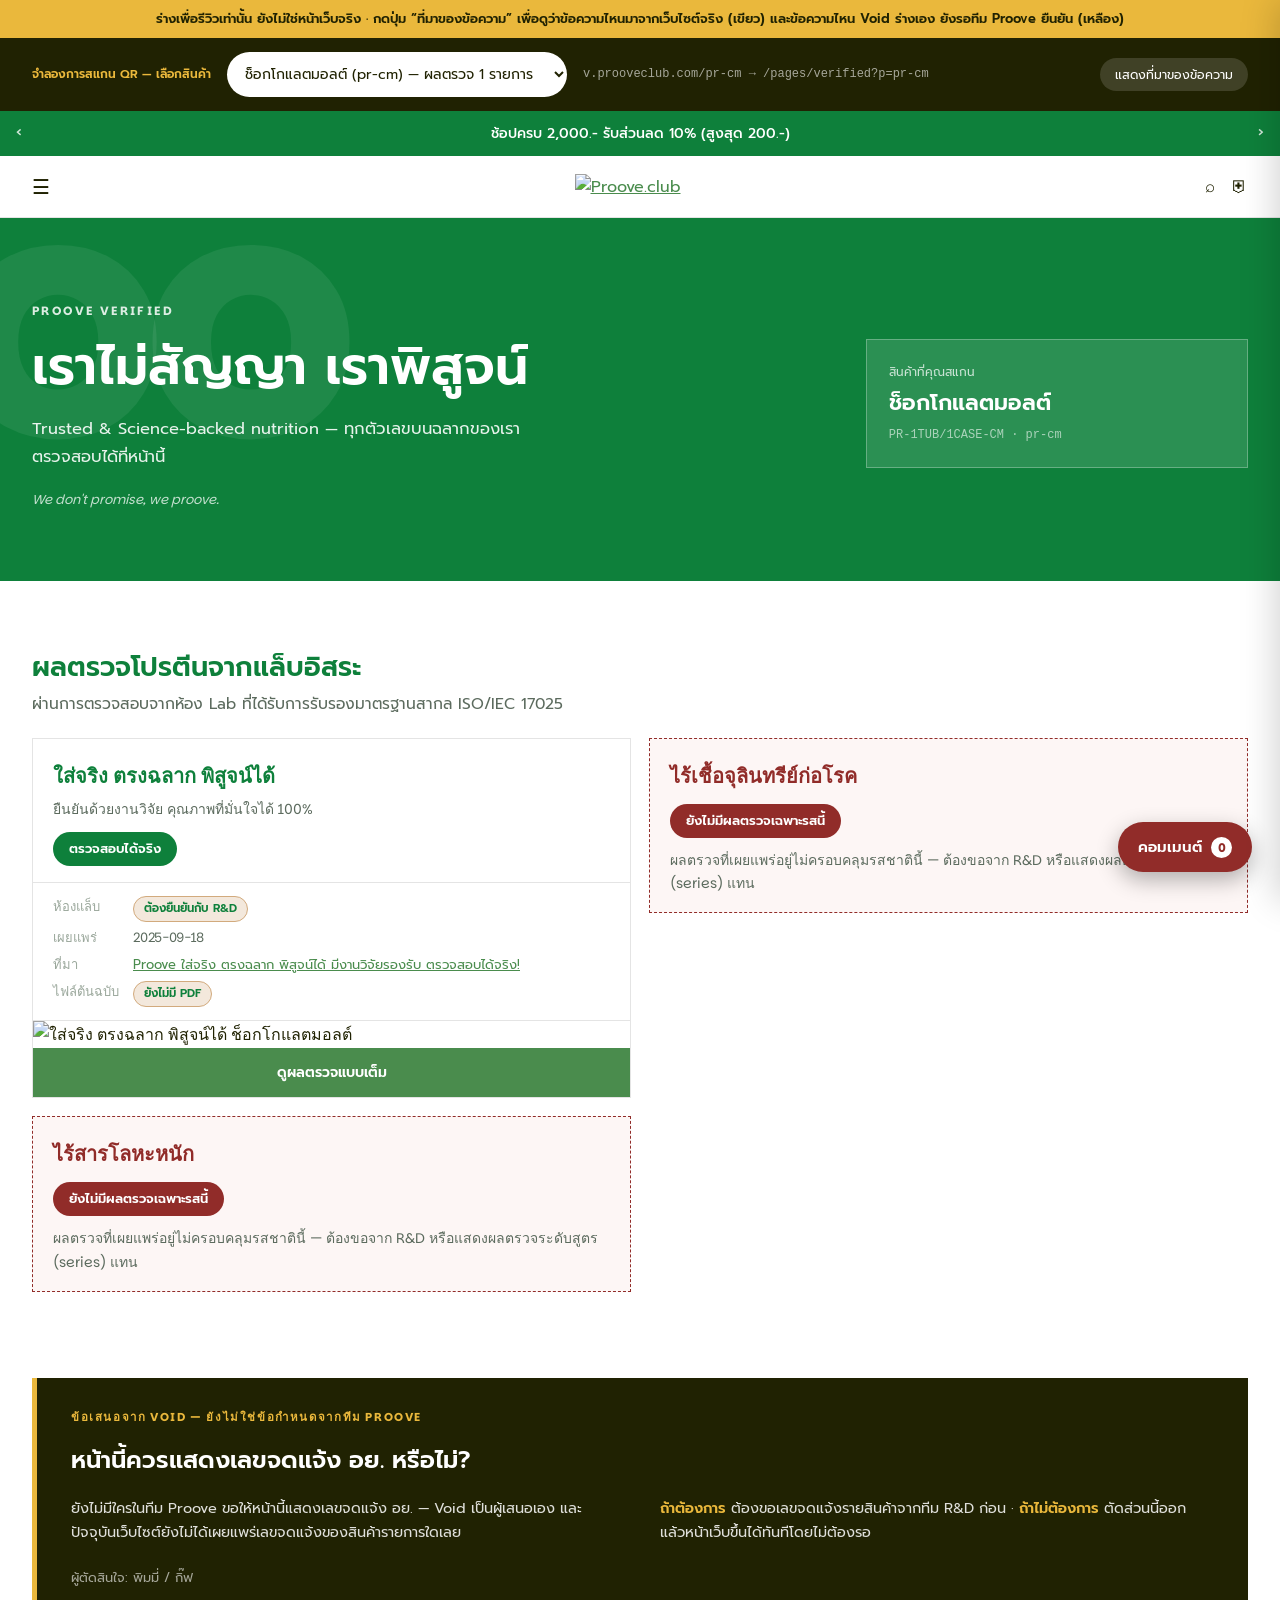
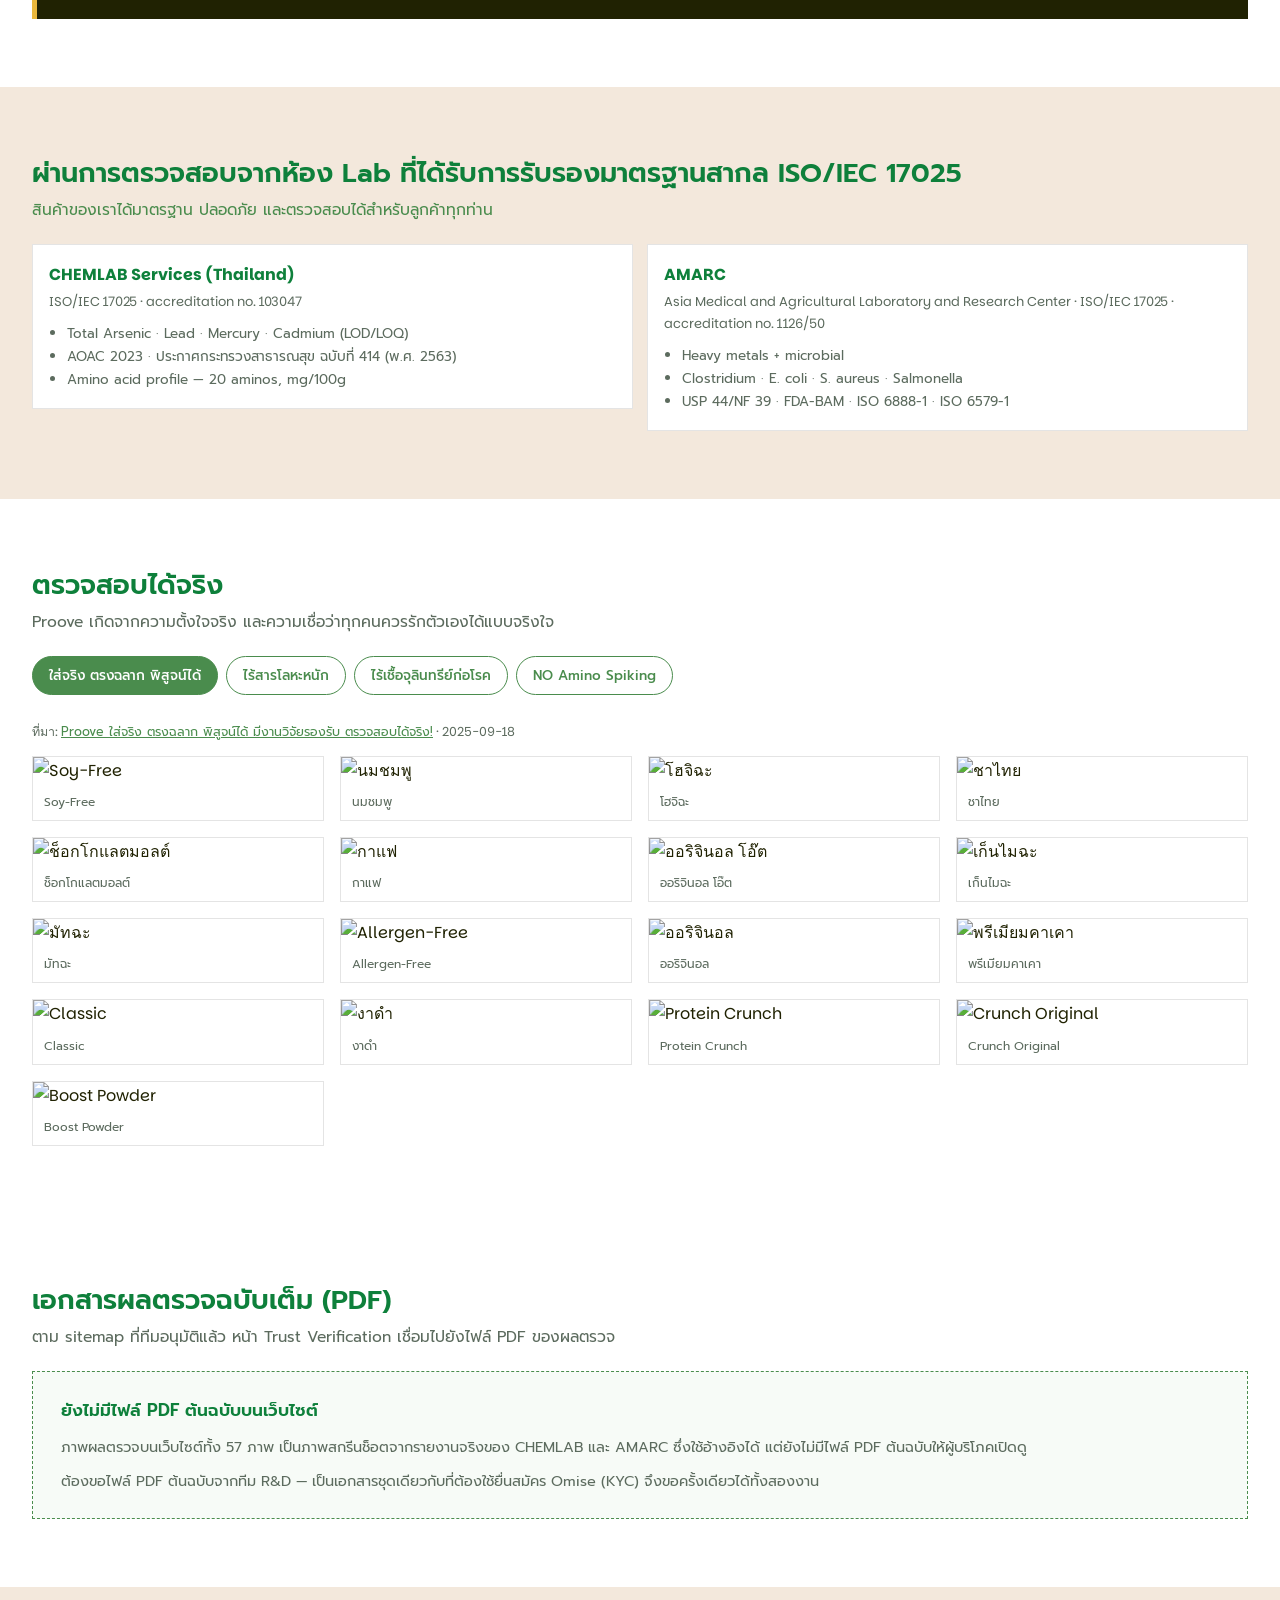
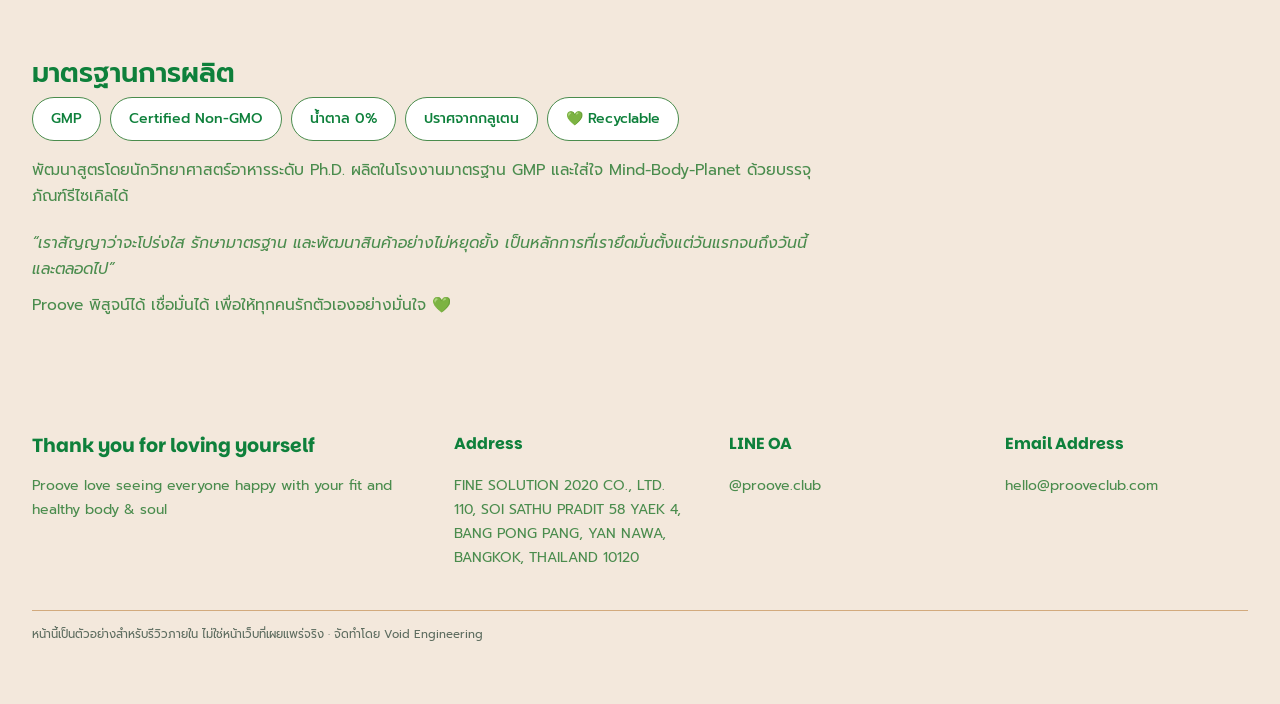
==== commit 9a9e723c: "fix: correct copy provenance, demote อย., restore the PDF requirement, add desktop Follows the 2026-" ====
--- a/index.html
+++ b/index.html
@@ -63,7 +63,10 @@
   content:attr(data-src);position:absolute;top:-9px;left:0;z-index:5;
   background:var(--red);color:#fff;font-family:var(--f-en);font-size:9.5px;font-weight:700;
   letter-spacing:.06em;padding:1px 7px;border-radius:var(--btn-radius);white-space:nowrap}
-body.showsrc [data-src="TODO"]::before{background:var(--gold);color:var(--ink)}
+body.showsrc [data-src="TODO"]::before,
+body.showsrc [data-src="VOID-DRAFT"]::before{background:var(--gold);color:var(--ink)}
+body.showsrc [data-src="VOID-PROPOSAL"]::before{background:var(--ink);color:var(--gold)}
+body.showsrc [data-src="SITEMAP"]::before{background:var(--green);color:#fff}
 
 /* ---------- live site chrome ---------- */
 .announce{background:var(--green);color:#fff;text-align:center;font-family:var(--f-th);font-size:14px;font-weight:500;padding:11px 44px;position:relative}
@@ -84,6 +87,7 @@
 .hero h1{font-size:clamp(28px,7.4vw,40px);color:#fff;margin:9px 0 0;font-weight:600}
 .hero .lead{font-size:15px;color:rgba(255,255,255,.9);margin-top:12px;max-width:46ch;margin-left:auto;margin-right:auto}
 .hero .tag{font-family:var(--f-en);font-size:13px;color:rgba(255,255,255,.75);margin-top:16px;font-style:italic}
+.heroR{margin-top:18px}
 .prodbox{background:rgba(255,255,255,.12);border:1px solid rgba(255,255,255,.28);padding:14px 16px;margin-top:18px;text-align:left}
 .prodbox .cap{font-family:var(--f-th);font-size:12px;color:rgba(255,255,255,.75)}
 .prodbox .nm{font-family:var(--f-th);font-size:19px;font-weight:600;margin-top:2px;color:#fff}
@@ -114,13 +118,18 @@
 .ev-open{display:block;width:100%;text-align:center;padding:14px;font-family:var(--f-th);font-size:14px;font-weight:600;color:#fff;background:var(--green-2)}
 .ev-img{border-top:1px solid var(--line)}
 
-/* ---------- อย. ---------- */
-.fda{background:var(--green);color:#fff;padding:24px 20px}
-.fda .kick{font-family:var(--f-en);font-size:12px;font-weight:700;letter-spacing:.18em;opacity:.85}
-.fda h2{font-size:22px;color:#fff;margin-top:7px}
-.fda ul{list-style:none;margin-top:14px}
-.fda li{font-family:ui-monospace,monospace;font-size:14px;padding:10px 14px;background:rgba(255,255,255,.1);margin-bottom:7px;border:1px dashed rgba(255,255,255,.35)}
-.fda .note{font-size:13px;color:rgba(255,255,255,.8);margin-top:12px}
+/* ---------- open question (Void proposal, not content) ---------- */
+.ask{background:var(--ink);color:#fff;padding:24px 20px;border-left:5px solid var(--gold)}
+.ask .kick{font-family:var(--f-en);font-size:11.5px;font-weight:700;letter-spacing:.14em;color:var(--gold)}
+.ask h2{font-size:21px;color:#fff;margin-top:9px}
+.ask p{font-size:14.5px;color:rgba(255,255,255,.86);margin-top:11px}
+.ask b{color:var(--gold);font-weight:600}
+.ask .who{font-size:13px;color:rgba(255,255,255,.6);margin-top:14px}
+
+/* ---------- PDF documents (client requirement C2, blocked) ---------- */
+.pdfgap{border:1px dashed var(--green-2);background:#F7FBF7;padding:18px}
+.pdfgap .t{font-family:var(--f-th);font-size:17px;font-weight:600;color:var(--green)}
+.pdfgap p{font-size:14.5px;color:var(--grey);margin-top:10px}
 
 /* ---------- labs ---------- */
 .lab{border:1px solid var(--line);padding:16px;margin-bottom:12px;background:#fff}
@@ -177,19 +186,77 @@
 .pbtn.ghost{background:none;color:var(--grey)}
 .empty{text-align:center;color:var(--grey);font-family:var(--f-th);font-size:14.5px;padding:26px 0}
 
+/* ======================= tablet ======================= */
 @media(min-width:760px){
+  .heroR{margin-top:0}
   .gal{grid-template-columns:repeat(3,1fr)}
-  .hero .inner{padding:56px 20px 50px}
   section{padding:56px 0}
-  .evgrid{display:grid;grid-template-columns:repeat(2,1fr);gap:18px}
-  .evgrid .ev{margin-bottom:0}
-}
+  .evgrid{column-count:2;column-gap:18px}
+  .evgrid .ev{break-inside:avoid;margin-bottom:18px;display:inline-block;width:100%}
+  .labgrid{display:grid;grid-template-columns:repeat(2,1fr);gap:14px;align-items:start}
+  .lab{margin-bottom:0}
+  .wrap{padding:0 32px}
+  header.site .bar{padding:16px 32px}
+
+  /* simulator becomes a single control strip */
+  .simbar{display:grid;grid-template-columns:auto minmax(280px,340px) 1fr auto;
+          align-items:center;gap:16px;padding:14px 32px}
+  .simbar .lbl{margin:0;white-space:nowrap}
+  .simbar select{width:100%}
+  .simbar .url{margin:0;font-size:12px}
+  .srcbtn{margin:0;white-space:nowrap}
+
+  /* hero gets room; product identity sits beside the claim */
+  .hero .inner{padding:62px 32px 56px;display:grid;grid-template-columns:1.35fr .65fr;
+               gap:40px;align-items:center;text-align:left}
+  .hero .mark{font-size:340px;left:-50px;top:-70px}
+  .hero h1{font-size:44px}
+  .hero .lead{margin-left:0;margin-right:0;font-size:16.5px}
+  .hero .tag{margin-top:18px}
+  .hero .prodbox{margin-top:0;align-self:stretch;display:flex;flex-direction:column;
+                 justify-content:center;padding:22px}
+  .hero .prodbox .nm{font-size:22px}
+  .heroL{grid-column:1} .heroR{grid-column:2}
+
+  .sec-h{font-size:27px}
+  .ask{padding:30px 34px;display:grid;grid-template-columns:1fr 1fr;gap:8px 34px}
+  .ask .kick{grid-column:1/-1}
+  .ask h2{grid-column:1/-1;font-size:24px}
+  .ask .who{grid-column:1/-1}
+  .pdfgap{padding:24px 28px}
+
+  footer.site{padding:46px 0 60px}
+  footer.site .wrap{display:grid;grid-template-columns:1.6fr 1fr 1fr 1fr;gap:8px 32px;align-items:start}
+  footer.site h3{grid-column:1;grid-row:1}
+  footer.site h3 + p{grid-column:1;grid-row:2}
+  footer.site h4{margin-top:0;grid-row:1}
+  footer.site .fine{grid-column:1/-1;margin-top:32px}
+}
+
+/* ======================= desktop ======================= */
+@media(min-width:1100px){
+  .gal{grid-template-columns:repeat(4,1fr);gap:16px}
+  section{padding:68px 0}
+  .hero .inner{padding:78px 32px 70px}
+  .hero h1{font-size:52px}
+  .sec-p{font-size:15.5px;max-width:78ch}
+  .ev-h{padding:20px 20px 16px}
+  .ev-h .t{font-size:20px}
+  .ev-lines,.ev-meta{padding-left:20px;padding-right:20px}
+  .lb img{max-width:1040px}
+  /* the review panel docks right instead of covering the page */
+  .panel{inset:0 0 0 auto;width:420px;max-height:none;transform:translateX(102%);
+         box-shadow:-12px 0 34px rgba(0,0,0,.18)}
+  .panel.on{transform:none}
+  .cbtn{right:28px;bottom:28px}
+}
+
 </style>
 </head>
 <body>
 
 <div class="draftbar">
-  ร่างเพื่อรีวิวเท่านั้น — ยังไม่ใช่หน้าเว็บจริง · ทุกข้อความมาจากเว็บไซต์จริงหรือเอกสารที่อนุมัติแล้ว กดปุ่ม “ที่มาของข้อความ” เพื่อดูแหล่งที่มา
+  ร่างเพื่อรีวิวเท่านั้น ยังไม่ใช่หน้าเว็บจริง · กดปุ่ม “ที่มาของข้อความ” เพื่อดูว่าข้อความไหนมาจากเว็บไซต์จริง (เขียว) และข้อความไหน Void ร่างเอง ยังรอทีม Proove ยืนยัน (เหลือง)
 </div>
 
 <div class="simbar">
@@ -217,15 +284,19 @@
 <div class="hero">
   <span class="mark" aria-hidden="true">oo</span>
   <div class="inner">
-    <span class="kick" data-src="CAMPAIGN">PROOVE VERIFIED</span>
-    <h1 data-src="TRUST">เราไม่สัญญา เราพิสูจน์</h1>
-    <p class="lead" data-src="TRUST">Trusted &amp; Science-backed nutrition — ทุกตัวเลขบนฉลากของเรา ตรวจสอบได้ที่หน้านี้</p>
-    <div class="prodbox">
-      <div class="cap" data-src="TODO">สินค้าที่คุณสแกน</div>
-      <div class="nm" id="prodName">—</div>
-      <div class="sku" id="prodSku">—</div>
+    <div class="heroL">
+      <span class="kick" data-src="CAMPAIGN">PROOVE VERIFIED</span>
+      <h1 data-src="VOID-DRAFT">เราไม่สัญญา เราพิสูจน์</h1>
+      <p class="lead" data-src="VOID-DRAFT">Trusted &amp; Science-backed nutrition — ทุกตัวเลขบนฉลากของเรา ตรวจสอบได้ที่หน้านี้</p>
+      <p class="tag en" data-src="SITE">We don't promise, we proove.</p>
     </div>
-    <p class="tag en" data-src="SITE">We don't promise, we proove.</p>
+    <div class="heroR">
+      <div class="prodbox">
+        <div class="cap" data-src="TODO">สินค้าที่คุณสแกน</div>
+        <div class="nm" id="prodName">—</div>
+        <div class="sku" id="prodSku">—</div>
+      </div>
+    </div>
   </div>
 </div>
 
@@ -233,27 +304,29 @@
 <section>
   <div class="wrap">
     <div class="anchor" data-a="evidence-head">
-      <h2 class="sec-h" data-src="TRUST">ผลตรวจโปรตีนจากแล็บอิสระ</h2>
+      <h2 class="sec-h" data-src="VOID-DRAFT">ผลตรวจโปรตีนจากแล็บอิสระ</h2>
       <p class="sec-p" data-src="A4">ผ่านการตรวจสอบจากห้อง Lab ที่ได้รับการรับรองมาตรฐานสากล ISO/IEC 17025</p>
     </div>
     <div id="evidence" class="evgrid"></div>
   </div>
 </section>
 
-<!-- อย. ------------------------------------------------------------- -->
+<!-- OPEN QUESTION, not page content -------------------------------
+     อย. เลขจดแจ้ง was never requested by anyone at Proove. It entered on
+     2026-08-21 as an item in Void's own design-review ask list and had
+     hardened into a "must" requirement owned by R&D by 08-31. Demoted here
+     to what it actually is: a proposal awaiting Pimmy/Gift.
+     See assistant:.../shopify-rebuild/verified-page-requirements-provenance.md
+     ------------------------------------------------------------------ -->
 <section style="padding-top:0">
   <div class="wrap">
     <div class="anchor" data-a="fda">
-      <div class="fda">
-        <span class="kick en" data-src="TRUST">อย. REGISTERED</span>
-        <h2 data-src="TRUST">เลขจดแจ้ง อย. ทุกผลิตภัณฑ์</h2>
-        <ul data-src="TODO">
-          <li>Classic Series — อย. XX-X-XXXXX-X-XXXX</li>
-          <li>Soy-Free Series — อย. XX-X-XXXXX-X-XXXX</li>
-          <li>Allergen-Free Series — อย. XX-X-XXXXX-X-XXXX</li>
-          <li>Proove Powder — อย. XX-X-XXXXX-X-XXXX</li>
-        </ul>
-        <p class="note" data-src="TRUST">* เลขจดแจ้งจริงจากทีม R&amp;D — ตรวจสอบได้ที่เว็บไซต์ อย.</p>
+      <div class="ask" data-src="VOID-PROPOSAL">
+        <span class="kick en">ข้อเสนอจาก VOID — ยังไม่ใช่ข้อกำหนดจากทีม PROOVE</span>
+        <h2>หน้านี้ควรแสดงเลขจดแจ้ง อย. หรือไม่?</h2>
+        <p>ยังไม่มีใครในทีม Proove ขอให้หน้านี้แสดงเลขจดแจ้ง อย. — Void เป็นผู้เสนอเอง และปัจจุบันเว็บไซต์ยังไม่ได้เผยแพร่เลขจดแจ้งของสินค้ารายการใดเลย</p>
+        <p><b>ถ้าต้องการ</b> ต้องขอเลขจดแจ้งรายสินค้าจากทีม R&amp;D ก่อน · <b>ถ้าไม่ต้องการ</b> ตัดส่วนนี้ออก แล้วหน้าเว็บขึ้นได้ทันทีโดยไม่ต้องรอ</p>
+        <p class="who">ผู้ตัดสินใจ: พิมมี่ / กิ๊ฟ</p>
       </div>
     </div>
   </div>
@@ -265,7 +338,7 @@
     <div class="anchor" data-a="labs">
       <h2 class="sec-h" data-src="A4">ผ่านการตรวจสอบจากห้อง Lab ที่ได้รับการรับรองมาตรฐานสากล ISO/IEC 17025</h2>
       <p class="sec-p" data-src="A4">สินค้าของเราได้มาตรฐาน ปลอดภัย และตรวจสอบได้สำหรับลูกค้าทุกท่าน</p>
-      <div class="lab" data-src="INVENTORY">
+      <div class="labgrid"><div class="lab" data-src="INVENTORY">
         <div class="n">CHEMLAB Services (Thailand)</div>
         <div class="a">ISO/IEC 17025 · accreditation no. 103047</div>
         <ul>
@@ -283,6 +356,7 @@
           <li>USP 44/NF 39 · FDA-BAM · ISO 6888-1 · ISO 6579-1</li>
         </ul>
       </div>
+      </div>
     </div>
   </div>
 </section>
@@ -300,19 +374,36 @@
   </div>
 </section>
 
+<!-- PDF documents = the ONE requirement the client actually recorded
+     (Guy's approved sitemap, 2025-11-21: Trust Verification -> Link to pdf)
+     ------------------------------------------------------------------ -->
+<section>
+  <div class="wrap">
+    <div class="anchor" data-a="pdf">
+      <h2 class="sec-h" data-src="SITEMAP">เอกสารผลตรวจฉบับเต็ม (PDF)</h2>
+      <p class="sec-p" data-src="SITEMAP">ตาม sitemap ที่ทีมอนุมัติแล้ว หน้า Trust Verification เชื่อมไปยังไฟล์ PDF ของผลตรวจ</p>
+      <div class="pdfgap">
+        <div class="t">ยังไม่มีไฟล์ PDF ต้นฉบับบนเว็บไซต์</div>
+        <p>ภาพผลตรวจบนเว็บไซต์ทั้ง 57 ภาพ เป็นภาพสกรีนช็อตจากรายงานจริงของ CHEMLAB และ AMARC ซึ่งใช้อ้างอิงได้ แต่ยังไม่มีไฟล์ PDF ต้นฉบับให้ผู้บริโภคเปิดดู</p>
+        <p>ต้องขอไฟล์ PDF ต้นฉบับจากทีม R&amp;D — เป็นเอกสารชุดเดียวกับที่ต้องใช้ยื่นสมัคร Omise (KYC) จึงขอครั้งเดียวได้ทั้งสองงาน</p>
+      </div>
+    </div>
+  </div>
+</section>
+
 <!-- badges ---------------------------------------------------------- -->
 <section class="cream">
   <div class="wrap">
     <div class="anchor" data-a="badges">
-      <h2 class="sec-h" data-src="TRUST">มาตรฐานการผลิต</h2>
-      <div class="badges" data-src="TRUST">
+      <h2 class="sec-h" data-src="VOID-DRAFT">มาตรฐานการผลิต</h2>
+      <div class="badges" data-src="VOID-DRAFT">
         <span class="badge en">GMP</span>
         <span class="badge en">Certified Non-GMO</span>
         <span class="badge">น้ำตาล 0%</span>
         <span class="badge">ปราศจากกลูเตน</span>
         <span class="badge">💚 Recyclable</span>
       </div>
-      <p class="sec-p" style="margin-top:16px" data-src="TRUST">พัฒนาสูตรโดยนักวิทยาศาสตร์อาหารระดับ Ph.D. ผลิตในโรงงานมาตรฐาน GMP และใส่ใจ Mind-Body-Planet ด้วยบรรจุภัณฑ์รีไซเคิลได้</p>
+      <p class="sec-p" style="margin-top:16px" data-src="VOID-DRAFT">พัฒนาสูตรโดยนักวิทยาศาสตร์อาหารระดับ Ph.D. ผลิตในโรงงานมาตรฐาน GMP และใส่ใจ Mind-Body-Planet ด้วยบรรจุภัณฑ์รีไซเคิลได้</p>
       <p class="sec-p" style="margin:14px 0 0;font-style:italic" data-src="A4">“เราสัญญาว่าจะโปร่งใส รักษามาตรฐาน และพัฒนาสินค้าอย่างไม่หยุดยั้ง เป็นหลักการที่เรายึดมั่นตั้งแต่วันแรกจนถึงวันนี้ และตลอดไป”</p>
       <p class="sec-p" style="margin:10px 0 0" data-src="A4">Proove พิสูจน์ได้ เชื่อมั่นได้ เพื่อให้ทุกคนรักตัวเองอย่างมั่นใจ 💚</p>
     </div>
@@ -348,15 +439,22 @@
 /* =========================================================================
    Proove Verified — landing-page prototype (staging)
 
-   COPY RULE: every visible Thai/English string carries data-src naming where
-   it came from. Nothing is written by the agent except strings marked TODO,
-   which are placeholders awaiting Pimmy's copywriter (requirements G-5).
+   COPY RULE: every visible string carries data-src naming its origin.
+   A source is CLIENT-ORIGINATED only. Void's own earlier output is never a
+   source for Void's next output (corrected 2026-09-02, provenance audit).
+
+   Client-originated:
      SITE      live prooveclub.com (header, footer, banner, announcement)
-     TRUST     proove-shopify-theme templates/page.trust.json (approved R5 copy)
+     SITEMAP   Guy's client-approved sitemap, 2025-11-21
      A1..A5    the five live verification articles (title / summary / body)
      INVENTORY blogs-verification-content-inventory.md (lab accreditations)
      CAMPAIGN  2026-08-24 Pimmy sync — the campaign name
-     TODO      placeholder, not proposed copy
+
+   NOT sources, drawn in gold/black so review can see them:
+     VOID-DRAFT     written by Void, awaiting Pimmy's copywriter (G-5).
+                    Was mislabelled TRUST, citing Void's own page.trust.json.
+     VOID-PROPOSAL  a Void proposal presented as a question, not as content
+     TODO           placeholder, not proposed copy
 
    DATA: every image is a live prooveclub.com Shopify CDN asset.
    ========================================================================= */
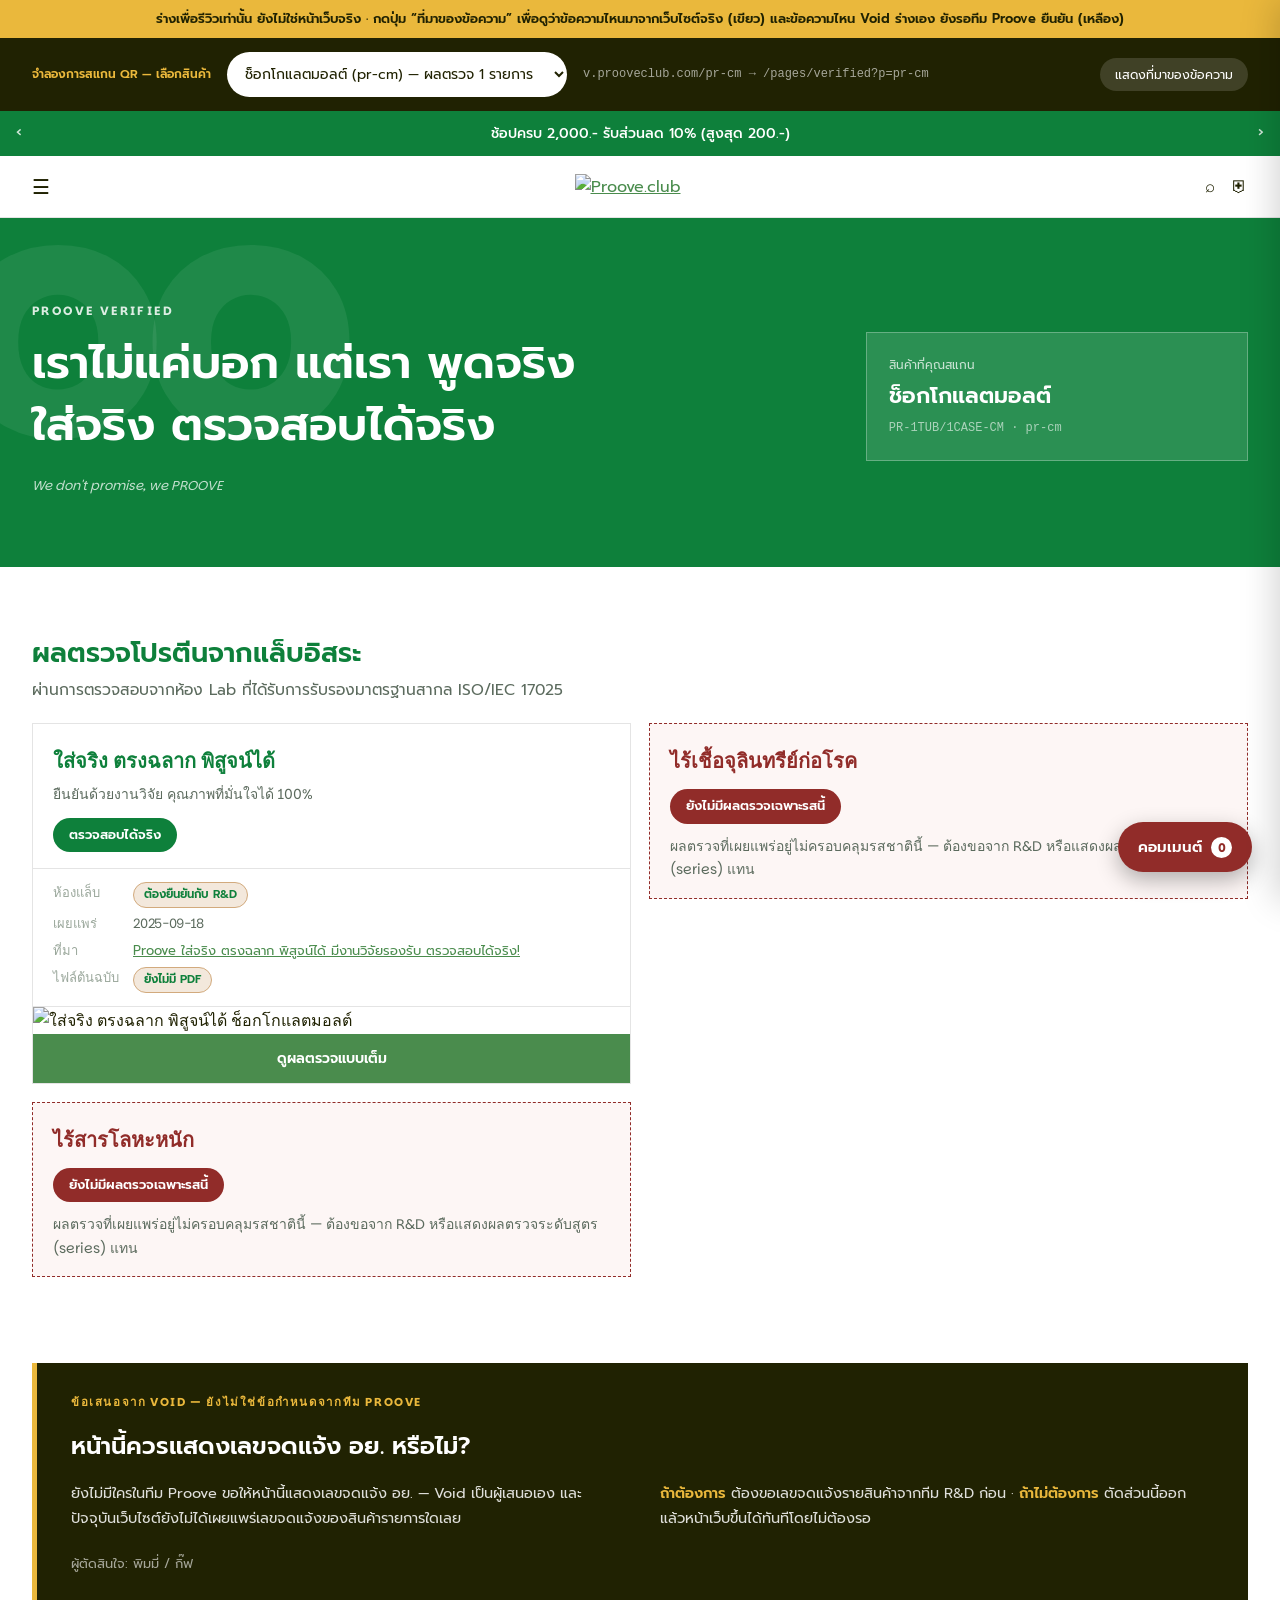
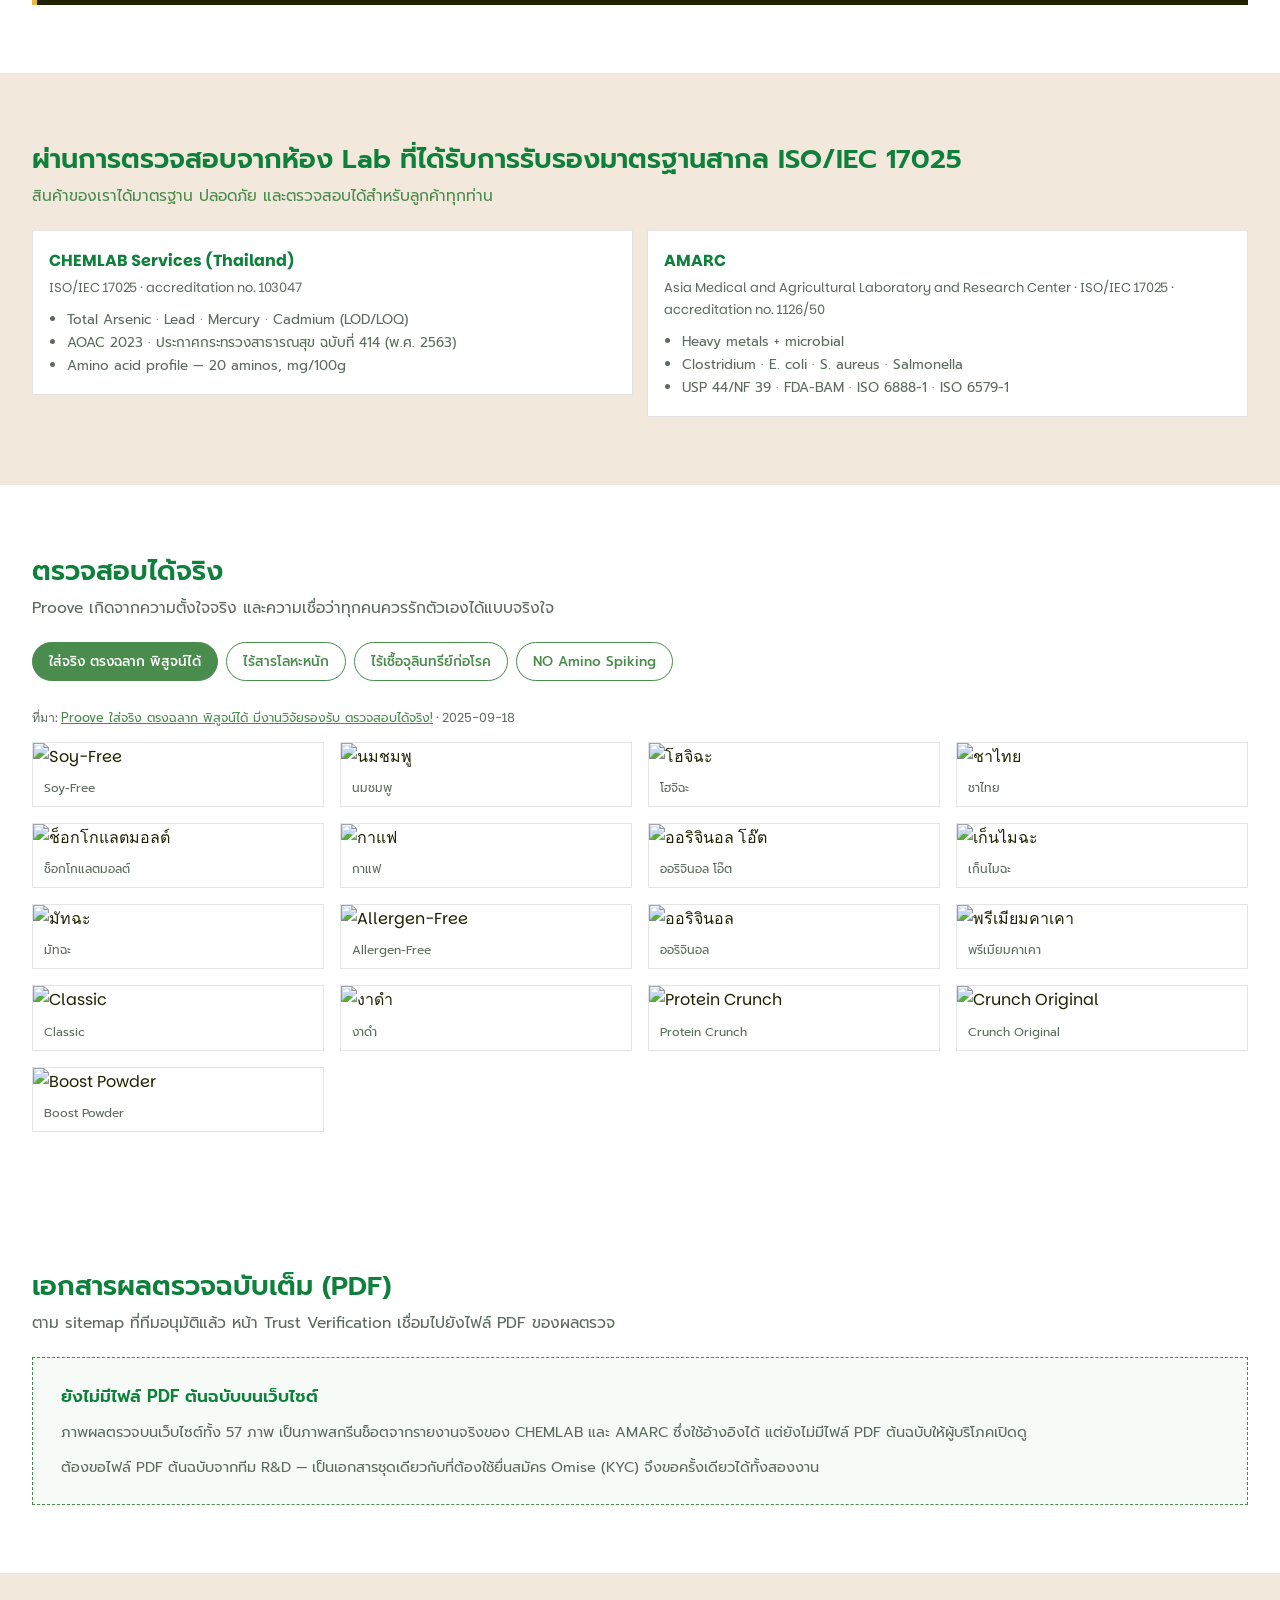
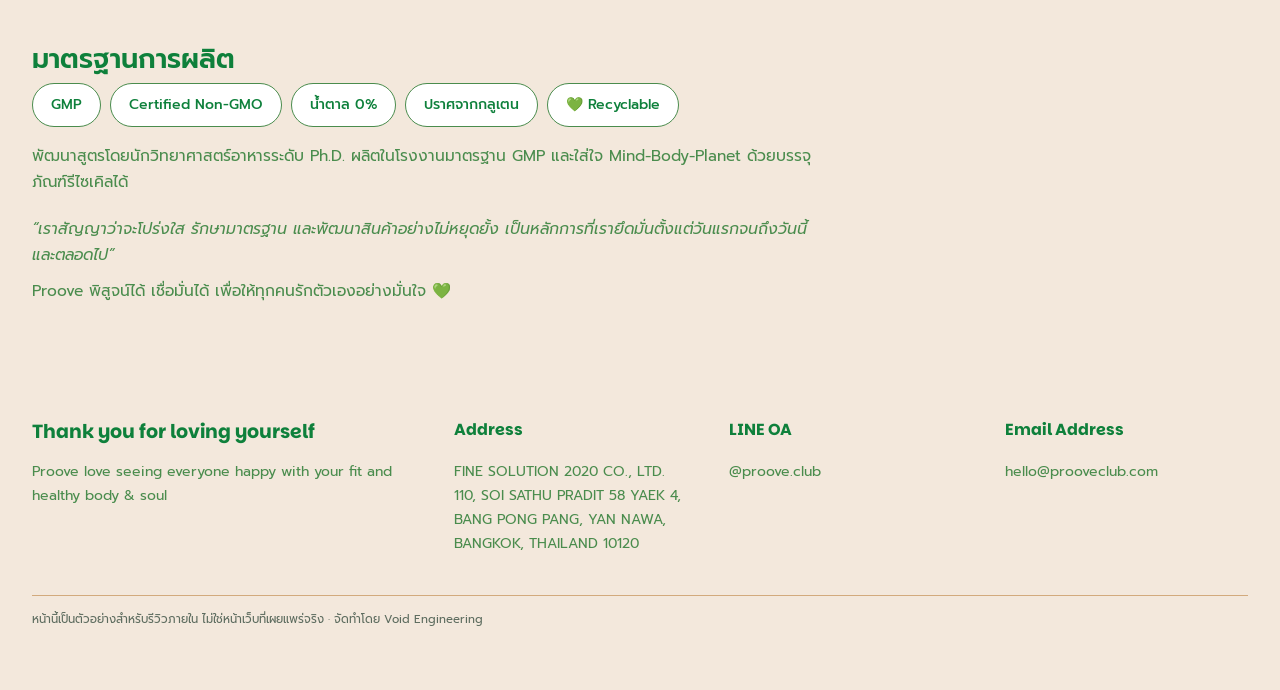
==== commit 42e506af: "fix: use Proove's own Thai line instead of Void's translation of the tagline "เราไม่สัญญา เราพิสูจน์" ====
--- a/index.html
+++ b/index.html
@@ -43,6 +43,7 @@
 h1,h2,h3,h4,p,a,li{font-family:var(--f-th)}
 h1,h2,h3,h4{line-height:1.35;font-weight:600}
 .en{font-family:var(--f-en)}
+.nb{white-space:nowrap}
 img{max-width:100%;display:block;border-radius:var(--media-radius)}
 a{color:var(--green-2)}
 button{font-family:inherit;cursor:pointer;border:none;background:none;color:inherit;font-size:inherit}
@@ -84,7 +85,7 @@
 .hero .mark{position:absolute;left:-30px;top:-40px;font-family:var(--f-en);font-weight:700;font-size:230px;line-height:1;letter-spacing:-.08em;color:rgba(255,255,255,.07);pointer-events:none;user-select:none}
 .hero .inner{position:relative;z-index:1;max-width:var(--page);margin:0 auto;padding:34px 20px 30px}
 .hero .kick{font-family:var(--f-en);font-size:12px;font-weight:700;letter-spacing:.2em;color:#fff;opacity:.85}
-.hero h1{font-size:clamp(28px,7.4vw,40px);color:#fff;margin:9px 0 0;font-weight:600}
+.hero h1{font-size:clamp(25px,6.6vw,34px);color:#fff;margin:9px 0 0;font-weight:600}
 .hero .lead{font-size:15px;color:rgba(255,255,255,.9);margin-top:12px;max-width:46ch;margin-left:auto;margin-right:auto}
 .hero .tag{font-family:var(--f-en);font-size:13px;color:rgba(255,255,255,.75);margin-top:16px;font-style:italic}
 .heroR{margin-top:18px}
@@ -210,7 +211,7 @@
   .hero .inner{padding:62px 32px 56px;display:grid;grid-template-columns:1.35fr .65fr;
                gap:40px;align-items:center;text-align:left}
   .hero .mark{font-size:340px;left:-50px;top:-70px}
-  .hero h1{font-size:44px}
+  .hero h1{font-size:38px;max-width:20ch}
   .hero .lead{margin-left:0;margin-right:0;font-size:16.5px}
   .hero .tag{margin-top:18px}
   .hero .prodbox{margin-top:0;align-self:stretch;display:flex;flex-direction:column;
@@ -238,7 +239,7 @@
   .gal{grid-template-columns:repeat(4,1fr);gap:16px}
   section{padding:68px 0}
   .hero .inner{padding:78px 32px 70px}
-  .hero h1{font-size:52px}
+  .hero h1{font-size:46px}
   .sec-p{font-size:15.5px;max-width:78ch}
   .ev-h{padding:20px 20px 16px}
   .ev-h .t{font-size:20px}
@@ -286,9 +287,8 @@
   <div class="inner">
     <div class="heroL">
       <span class="kick" data-src="CAMPAIGN">PROOVE VERIFIED</span>
-      <h1 data-src="VOID-DRAFT">เราไม่สัญญา เราพิสูจน์</h1>
-      <p class="lead" data-src="VOID-DRAFT">Trusted &amp; Science-backed nutrition — ทุกตัวเลขบนฉลากของเรา ตรวจสอบได้ที่หน้านี้</p>
-      <p class="tag en" data-src="SITE">We don't promise, we proove.</p>
+      <h1 data-src="A5"><span class="nb">เราไม่แค่บอก</span> <span class="nb">แต่เรา</span> <span class="nb">พูดจริง</span> <span class="nb">ใส่จริง</span> <span class="nb">ตรวจสอบได้จริง</span></h1>
+      <p class="tag en" data-src="SITE">We don't promise, we PROOVE</p>
     </div>
     <div class="heroR">
       <div class="prodbox">
